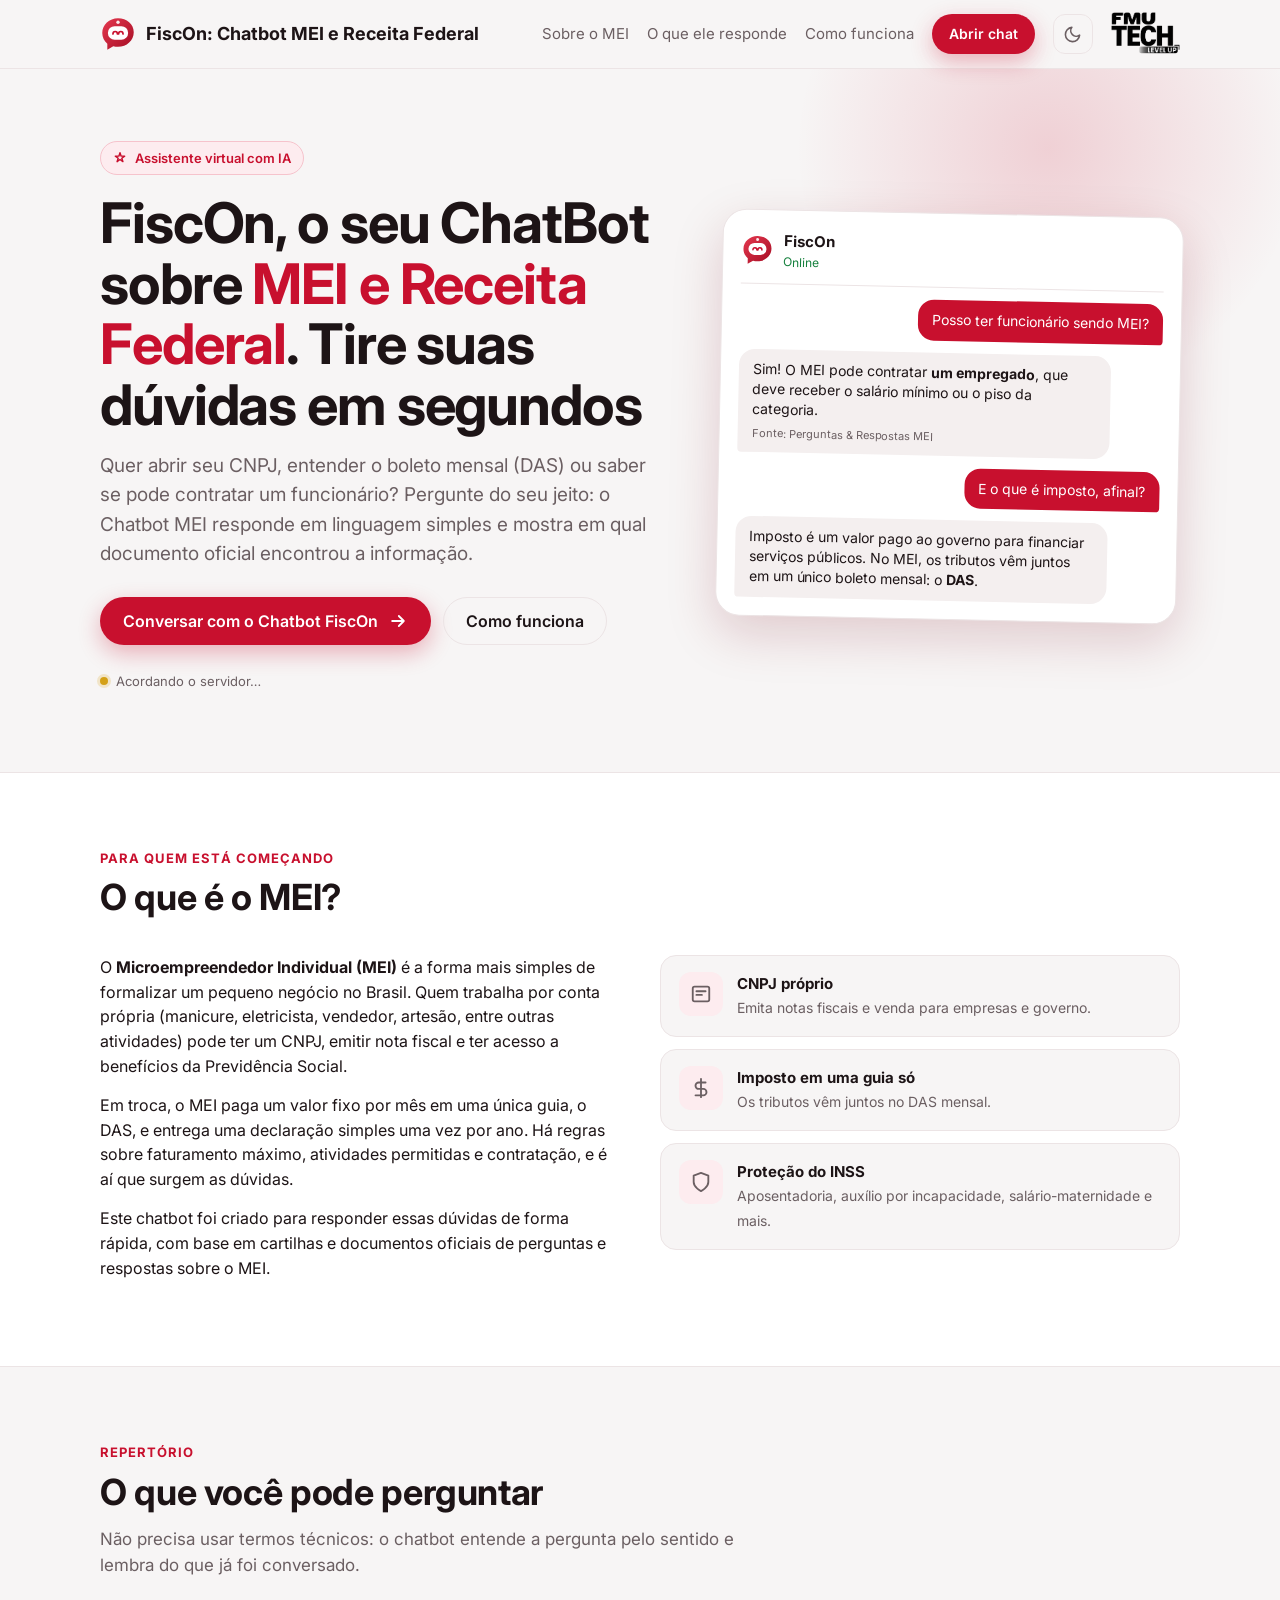
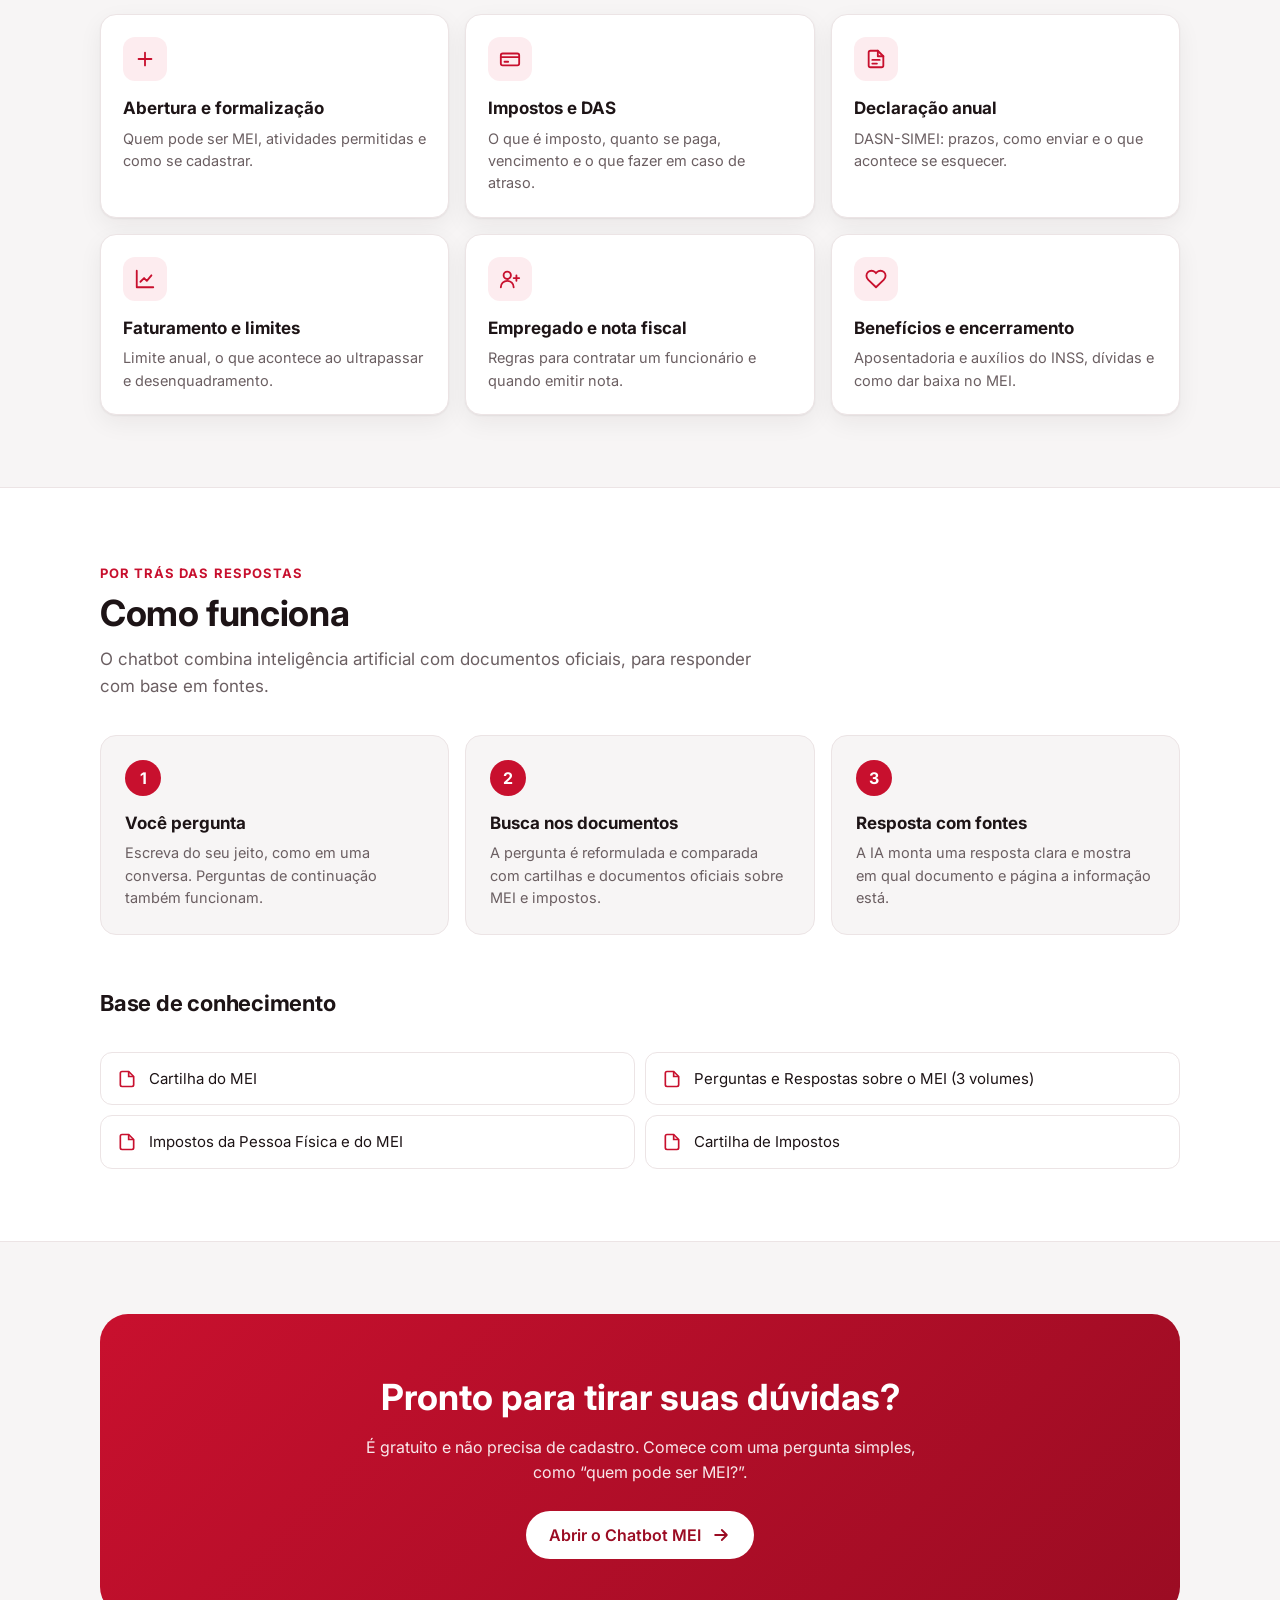
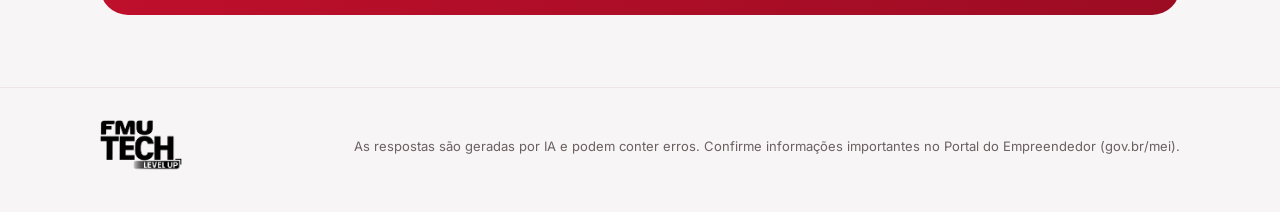
==== static/index.html @ f920a897 "commit x37" ====
<!DOCTYPE html>
<html lang="pt-BR">
<head>
  <meta charset="UTF-8">
  <meta name="viewport" content="width=device-width, initial-scale=1, viewport-fit=cover">
  <meta name="theme-color" content="#c8102e">
  <meta name="description" content="Assistente virtual que tira dúvidas sobre o Microempreendedor Individual (MEI): abertura, impostos, DAS, declaração anual, limites e benefícios.">
  <title>Chatbot FiscOn</title>
  <link rel="icon" type="image/svg+xml" href="icon.svg">
  <link rel="preconnect" href="https://fonts.googleapis.com">
  <link rel="preconnect" href="https://fonts.gstatic.com" crossorigin>
  <link href="https://fonts.googleapis.com/css2?family=Inter:wght@400;500;600;700;800&display=swap" rel="stylesheet">
  <!-- Aplica o tema escolhido antes de desenhar a página (evita piscar) -->
  <script>try{var t=localStorage.getItem("chatbot-mei-tema");if(t==="dark"||t==="light")document.documentElement.setAttribute("data-theme",t)}catch(e){}</script>
  <link rel="stylesheet" href="style.css">
</head>
<body>

  <header class="cabecalho">
    <div class="container">
      <a class="marca" href="/" aria-label="FiscOn: Chatbot MEI e Receita Federal — início">
        <img src="icon.svg" alt="">
        <span>FiscOn: Chatbot MEI e Receita Federal</span>
      </a>
      <nav aria-label="Principal">
        <a class="link" href="#sobre">Sobre o MEI</a>
        <a class="link" href="#recursos">O que ele responde</a>
        <a class="link" href="#como-funciona">Como funciona</a>
        <a class="botao botao-primario botao-pequeno" href="/chat">Abrir chat</a>
        <button type="button" class="icone-botao botao-tema" aria-label="Mudar tema" title="Mudar tema">
          <svg class="icone-lua" viewBox="0 0 24 24" fill="none" stroke="currentColor" stroke-width="2" stroke-linecap="round" stroke-linejoin="round" aria-hidden="true"><path d="M21 12.8A9 9 0 1111.2 3a7 7 0 009.8 9.8z"/></svg>
          <svg class="icone-sol" viewBox="0 0 24 24" fill="none" stroke="currentColor" stroke-width="2" stroke-linecap="round" aria-hidden="true"><circle cx="12" cy="12" r="4"/><path d="M12 2v2M12 20v2M4.9 4.9l1.4 1.4M17.7 17.7l1.4 1.4M2 12h2M20 12h2M4.9 19.1l1.4-1.4M17.7 6.3l1.4-1.4"/></svg>
        </button>
        <a class="marca-fmu" href="https://portal.fmu.br/" target="_blank" rel="noopener" title="Abrir o portal da FMU" aria-label="Portal da FMU (abre em nova aba)"><img src="logo-fmu.png" alt="FMU" onerror="this.outerHTML='<span class=&quot;fmu-texto&quot; role=&quot;img&quot; aria-label=&quot;FMU&quot;>FMU</span>'"></a>
      </nav>
    </div>
  </header>

  <main>
    <!-- ================= HERO ================= -->
    <section class="hero">
      <div class="container">
        <div>
          <span class="selo">
            <svg width="14" height="14" viewBox="0 0 24 24" fill="none" stroke="currentColor" stroke-width="2.5" stroke-linecap="round" stroke-linejoin="round" aria-hidden="true"><path d="M12 3l1.9 5.8H20l-4.9 3.6 1.9 5.8L12 14.6 7 18.2l1.9-5.8L4 8.8h6.1z"/></svg>
            Assistente virtual com IA
          </span>
          <h1>FiscOn, o seu ChatBot sobre <em>MEI e Receita Federal</em>. Tire suas dúvidas em segundos</h1>
          <p class="lead">
            Quer abrir seu CNPJ, entender o boleto mensal (DAS) ou saber se pode contratar um
            funcionário? Pergunte do seu jeito: o Chatbot MEI responde em linguagem simples e
            mostra em qual documento oficial encontrou a informação.
          </p>
          <div class="acoes">
            <a class="botao botao-primario" href="/chat">
              Conversar com o Chatbot FiscOn
              <svg viewBox="0 0 24 24" fill="none" stroke="currentColor" stroke-width="2.2" stroke-linecap="round" stroke-linejoin="round" aria-hidden="true"><path d="M5 12h14M13 6l6 6-6 6"/></svg>
            </a>
            <a class="botao botao-secundario" href="#como-funciona">Como funciona</a>
          </div>
          <div class="rodape-hero">
            <span id="status-servidor" class="pilula-status">Verificando servidor…</span>
          </div>
        </div>

        <div class="previa" aria-hidden="true">
          <div class="previa-topo">
            <img src="icon.svg" alt="">
            <div><strong>FiscOn</strong><span>Online</span></div>
          </div>
          <div class="b u">Posso ter funcionário sendo MEI?</div>
          <div class="b r">
            Sim! O MEI pode contratar <strong>um empregado</strong>, que deve receber o salário
            mínimo ou o piso da categoria.
            <small>Fonte: Perguntas &amp; Respostas MEI</small>
          </div>
          <div class="b u">E o que é imposto, afinal?</div>
          <div class="b r">
            Imposto é um valor pago ao governo para financiar serviços públicos. No MEI, os
            tributos vêm juntos em um único boleto mensal: o <strong>DAS</strong>.
          </div>
        </div>
      </div>
    </section>

    <!-- ================= SOBRE O MEI ================= -->
    <section id="sobre" class="secao secao-alt">
      <div class="container">
        <div class="secao-titulo">
          <span class="sobretitulo">Para quem está começando</span>
          <h2>O que é o MEI?</h2>
        </div>
        <div class="explicacao">
          <div>
            <p>
              O <strong>Microempreendedor Individual (MEI)</strong> é a forma mais simples de
              formalizar um pequeno negócio no Brasil. Quem trabalha por conta própria (manicure,
              eletricista, vendedor, artesão, entre outras atividades) pode ter um CNPJ, emitir
              nota fiscal e ter acesso a benefícios da Previdência Social.
            </p>
            <p>
              Em troca, o MEI paga um valor fixo por mês em uma única guia, o DAS, e entrega uma
              declaração simples uma vez por ano. Há regras sobre faturamento máximo, atividades
              permitidas e contratação, e é aí que surgem as dúvidas.
            </p>
            <p>
              Este chatbot foi criado para responder essas dúvidas de forma rápida, com base em
              cartilhas e documentos oficiais de perguntas e respostas sobre o MEI.
            </p>
          </div>
          <div class="destaques">
            <div class="destaque">
              <span class="icone"><svg viewBox="0 0 24 24" fill="none" stroke="currentColor" stroke-width="2" stroke-linecap="round" stroke-linejoin="round"><rect x="3" y="4" width="18" height="16" rx="2"/><path d="M7 9h10M7 13h6"/></svg></span>
              <div><strong>CNPJ próprio</strong><span>Emita notas fiscais e venda para empresas e governo.</span></div>
            </div>
            <div class="destaque">
              <span class="icone"><svg viewBox="0 0 24 24" fill="none" stroke="currentColor" stroke-width="2" stroke-linecap="round" stroke-linejoin="round"><path d="M12 2v20M17 6H9.5a3.5 3.5 0 000 7h5a3.5 3.5 0 010 7H6"/></svg></span>
              <div><strong>Imposto em uma guia só</strong><span>Os tributos vêm juntos no DAS mensal.</span></div>
            </div>
            <div class="destaque">
              <span class="icone"><svg viewBox="0 0 24 24" fill="none" stroke="currentColor" stroke-width="2" stroke-linecap="round" stroke-linejoin="round"><path d="M12 22s8-4 8-10V5l-8-3-8 3v7c0 6 8 10 8 10z"/></svg></span>
              <div><strong>Proteção do INSS</strong><span>Aposentadoria, auxílio por incapacidade, salário-maternidade e mais.</span></div>
            </div>
          </div>
        </div>
      </div>
    </section>

    <!-- ================= RECURSOS ================= -->
    <section id="recursos" class="secao">
      <div class="container">
        <div class="secao-titulo">
          <span class="sobretitulo">Repertório</span>
          <h2>O que você pode perguntar</h2>
          <p>Não precisa usar termos técnicos: o chatbot entende a pergunta pelo sentido e lembra do que já foi conversado.</p>
        </div>
        <div class="grade">
          <article class="cartao">
            <span class="icone"><svg viewBox="0 0 24 24" fill="none" stroke="currentColor" stroke-width="2" stroke-linecap="round" stroke-linejoin="round"><path d="M12 5v14M5 12h14"/></svg></span>
            <h3>Abertura e formalização</h3>
            <p>Quem pode ser MEI, atividades permitidas e como se cadastrar.</p>
          </article>
          <article class="cartao">
            <span class="icone"><svg viewBox="0 0 24 24" fill="none" stroke="currentColor" stroke-width="2" stroke-linecap="round" stroke-linejoin="round"><rect x="2" y="6" width="20" height="13" rx="2"/><path d="M2 10h20M6 15h4"/></svg></span>
            <h3>Impostos e DAS</h3>
            <p>O que é imposto, quanto se paga, vencimento e o que fazer em caso de atraso.</p>
          </article>
          <article class="cartao">
            <span class="icone"><svg viewBox="0 0 24 24" fill="none" stroke="currentColor" stroke-width="2" stroke-linecap="round" stroke-linejoin="round"><path d="M14 3H6a2 2 0 00-2 2v14a2 2 0 002 2h12a2 2 0 002-2V9z"/><path d="M14 3v6h6M8 13h8M8 17h5"/></svg></span>
            <h3>Declaração anual</h3>
            <p>DASN-SIMEI: prazos, como enviar e o que acontece se esquecer.</p>
          </article>
          <article class="cartao">
            <span class="icone"><svg viewBox="0 0 24 24" fill="none" stroke="currentColor" stroke-width="2" stroke-linecap="round" stroke-linejoin="round"><path d="M3 3v18h18"/><path d="M7 15l4-4 3 3 5-6"/></svg></span>
            <h3>Faturamento e limites</h3>
            <p>Limite anual, o que acontece ao ultrapassar e desenquadramento.</p>
          </article>
          <article class="cartao">
            <span class="icone"><svg viewBox="0 0 24 24" fill="none" stroke="currentColor" stroke-width="2" stroke-linecap="round" stroke-linejoin="round"><circle cx="9" cy="8" r="4"/><path d="M2 21a7 7 0 0114 0M19 8v6M16 11h6"/></svg></span>
            <h3>Empregado e nota fiscal</h3>
            <p>Regras para contratar um funcionário e quando emitir nota.</p>
          </article>
          <article class="cartao">
            <span class="icone"><svg viewBox="0 0 24 24" fill="none" stroke="currentColor" stroke-width="2" stroke-linecap="round" stroke-linejoin="round"><path d="M20.8 4.6a5.5 5.5 0 00-7.8 0L12 5.7l-1-1.1a5.5 5.5 0 00-7.8 7.8l1 1.1L12 21l7.8-7.5 1-1.1a5.5 5.5 0 000-7.8z"/></svg></span>
            <h3>Benefícios e encerramento</h3>
            <p>Aposentadoria e auxílios do INSS, dívidas e como dar baixa no MEI.</p>
          </article>
        </div>
      </div>
    </section>

    <!-- ================= COMO FUNCIONA ================= -->
    <section id="como-funciona" class="secao secao-alt">
      <div class="container">
        <div class="secao-titulo">
          <span class="sobretitulo">Por trás das respostas</span>
          <h2>Como funciona</h2>
          <p>O chatbot combina inteligência artificial com documentos oficiais, para responder com base em fontes.</p>
        </div>
        <div class="passos">
          <div class="passo">
            <h3>Você pergunta</h3>
            <p>Escreva do seu jeito, como em uma conversa. Perguntas de continuação também funcionam.</p>
          </div>
          <div class="passo">
            <h3>Busca nos documentos</h3>
            <p>A pergunta é reformulada e comparada com cartilhas e documentos oficiais sobre MEI e impostos.</p>
          </div>
          <div class="passo">
            <h3>Resposta com fontes</h3>
            <p>A IA monta uma resposta clara e mostra em qual documento e página a informação está.</p>
          </div>
        </div>

        <div class="secao-titulo" style="margin-top:56px">
          <h2 style="font-size:22px">Base de conhecimento</h2>
        </div>
        <ul class="documentos">
          <li><svg viewBox="0 0 24 24" fill="none" stroke="currentColor" stroke-width="2"><path d="M14 3H6a2 2 0 00-2 2v14a2 2 0 002 2h12a2 2 0 002-2V9z"/><path d="M14 3v6h6"/></svg>Cartilha do MEI</li>
          <li><svg viewBox="0 0 24 24" fill="none" stroke="currentColor" stroke-width="2"><path d="M14 3H6a2 2 0 00-2 2v14a2 2 0 002 2h12a2 2 0 002-2V9z"/><path d="M14 3v6h6"/></svg>Perguntas e Respostas sobre o MEI (3 volumes)</li>
          <li><svg viewBox="0 0 24 24" fill="none" stroke="currentColor" stroke-width="2"><path d="M14 3H6a2 2 0 00-2 2v14a2 2 0 002 2h12a2 2 0 002-2V9z"/><path d="M14 3v6h6"/></svg>Impostos da Pessoa Física e do MEI</li>
          <li><svg viewBox="0 0 24 24" fill="none" stroke="currentColor" stroke-width="2"><path d="M14 3H6a2 2 0 00-2 2v14a2 2 0 002 2h12a2 2 0 002-2V9z"/><path d="M14 3v6h6"/></svg>Cartilha de Impostos</li>
        </ul>
      </div>
    </section>

    <!-- ================= CTA FINAL ================= -->
    <section class="secao">
      <div class="container">
        <div class="cta-final">
          <h2>Pronto para tirar suas dúvidas?</h2>
          <p>É gratuito e não precisa de cadastro. Comece com uma pergunta simples, como “quem pode ser MEI?”.</p>
          <a class="botao" href="/chat">
            Abrir o Chatbot MEI
            <svg viewBox="0 0 24 24" fill="none" stroke="currentColor" stroke-width="2.2" stroke-linecap="round" stroke-linejoin="round" aria-hidden="true"><path d="M5 12h14M13 6l6 6-6 6"/></svg>
          </a>
        </div>
      </div>
    </section>
  </main>

  <footer class="rodape-site">
    <div class="container">
      <a class="marca-fmu" href="https://portal.fmu.br/" target="_blank" rel="noopener" title="Abrir o portal da FMU" aria-label="Portal da FMU (abre em nova aba)"><img src="logo-fmu.png" alt="FMU" onerror="this.outerHTML='<span class=&quot;fmu-texto&quot; role=&quot;img&quot; aria-label=&quot;FMU&quot;>FMU</span>'"></a>
      <span>As respostas são geradas por IA e podem conter erros. Confirme informações importantes no Portal do Empreendedor (gov.br/mei).</span>
    </div>
  </footer>

  <script>
    // Já "acorda" o servidor enquanto a pessoa lê a página e mostra o estado dele.
    (function () {
      const el = document.getElementById("status-servidor");
      let tentativas = 0;
      async function checar() {
        try {
          const d = await (await fetch("/api/status", { cache: "no-store" })).json();
          if (d.pronto) { el.textContent = "Chatbot online"; el.className = "pilula-status pronto"; return; }
          if (d.erro) { el.textContent = "Chatbot indisponível no momento"; el.className = "pilula-status erro"; return; }
          el.textContent = "Chatbot sendo preparado…";
        } catch (_) {
          el.textContent = "Acordando o servidor…";
        }
        if (++tentativas < 90) setTimeout(checar, 3000);
      }
      checar();
    })();
  </script>
  <script src="tema.js"></script>
</body>
</html>
---- static/style.css ----
/* =========================================================================
   Chatbot MEI — estilos compartilhados (página inicial + chat)
   ========================================================================= */
:root {
  --vermelho: #c8102e;
  --vermelho-escuro: #9b0c23;
  --vermelho-claro: #fdecef;
  --vermelho-borda: #f6c3cc;

  --bg: #f7f5f5;
  --card: #ffffff;
  --texto: #1d1416;
  --suave: #6b5f62;
  --borda: #ece4e5;
  --bot: #f4efef;
  --sombra: 0 1px 2px rgba(40, 10, 15, .06), 0 8px 24px rgba(40, 10, 15, .06);
  --sombra-forte: 0 18px 50px rgba(120, 10, 30, .18);

  --ok: #15803d;
  --raio: 16px;
  --fonte: "Inter", system-ui, -apple-system, "Segoe UI", Roboto, sans-serif;
  color-scheme: light;
}
/* Tema escuro: segue o navegador (automático), a menos que a pessoa escolha um tema
   no botão sol/lua — a escolha fica em <html data-theme="light|dark">. */
@media (prefers-color-scheme: dark) {
  :root:not([data-theme="light"]) {
    --vermelho: #e5384f;
    --vermelho-escuro: #c8102e;
    --vermelho-claro: #3a1a20;
    --vermelho-borda: #6b2733;
    --bg: #141012;
    --card: #1d181a;
    --texto: #f3eced;
    --suave: #b3a5a8;
    --borda: #33292c;
    --bot: #272023;
    --sombra: 0 1px 2px rgba(0, 0, 0, .3), 0 8px 24px rgba(0, 0, 0, .25);
    --sombra-forte: 0 18px 50px rgba(0, 0, 0, .45);
    --ok: #4ade80;
    color-scheme: dark;
  }
}
:root[data-theme="dark"] {
  --vermelho: #e5384f;
  --vermelho-escuro: #c8102e;
  --vermelho-claro: #3a1a20;
  --vermelho-borda: #6b2733;
  --bg: #141012;
  --card: #1d181a;
  --texto: #f3eced;
  --suave: #b3a5a8;
  --borda: #33292c;
  --bot: #272023;
  --sombra: 0 1px 2px rgba(0, 0, 0, .3), 0 8px 24px rgba(0, 0, 0, .25);
  --sombra-forte: 0 18px 50px rgba(0, 0, 0, .45);
  --ok: #4ade80;
  color-scheme: dark;
}

* { box-sizing: border-box; }
html { -webkit-text-size-adjust: 100%; }
body {
  margin: 0;
  font-family: var(--fonte);
  background: var(--bg);
  color: var(--texto);
  line-height: 1.55;
  -webkit-font-smoothing: antialiased;
}
a { color: var(--vermelho); }
img { max-width: 100%; display: block; }
:focus-visible { outline: 3px solid var(--vermelho); outline-offset: 2px; border-radius: 6px; }
.sr-only {
  position: absolute; width: 1px; height: 1px; overflow: hidden;
  clip: rect(0 0 0 0); white-space: nowrap;
}

/* ---------- Logo FMU (canto de cada página) ---------- */
.marca-fmu {
  display: inline-flex; align-items: center; flex-shrink: 0;
  padding: 3px; margin: -3px; border-radius: 10px; text-decoration: none;
  transition: transform .2s ease, opacity .2s ease, background-color .2s ease;
}
a.marca-fmu:hover { transform: translateY(-1px) scale(1.04); opacity: .85; }
a.marca-fmu:active { transform: scale(.97); }
/* logo-fmu.png é preta com fundo transparente (proporção ~1,55:1) */
.marca-fmu img {
  height: 44px; width: auto; max-width: none; aspect-ratio: 378 / 240;
  object-fit: contain; user-select: none;
}
.rodape-site .marca-fmu img { height: 52px; }
/* vira branca no tema escuro (automático ou escolhido) */
@media (prefers-color-scheme: dark) {
  :root:not([data-theme="light"]) .marca-fmu img { filter: invert(1); }
}
:root[data-theme="dark"] .marca-fmu img { filter: invert(1); }
.fmu-texto {
  display: inline-grid; place-items: center;
  height: 32px; padding: 0 10px; border-radius: 8px;
  background: var(--vermelho); color: #fff;
  font-weight: 800; font-size: 15px; letter-spacing: .08em;
}

/* ---------- Botões ---------- */
.botao {
  display: inline-flex; align-items: center; justify-content: center; gap: 10px;
  min-height: 48px; padding: 0 22px; border-radius: 999px;
  font: 600 16px/1 var(--fonte); text-decoration: none; cursor: pointer;
  border: 1px solid transparent; transition: transform .15s ease, background .15s ease, box-shadow .15s ease;
}
.botao svg { width: 20px; height: 20px; flex-shrink: 0; }
.botao-primario { background: var(--vermelho); color: #fff; box-shadow: 0 8px 22px rgba(200, 16, 46, .3); }
.botao-primario:hover { background: var(--vermelho-escuro); transform: translateY(-1px); }
.botao-secundario { background: transparent; color: var(--texto); border-color: var(--borda); }
.botao-secundario:hover { border-color: var(--vermelho); color: var(--vermelho); }
.botao-pequeno { min-height: 40px; padding: 0 16px; font-size: 14px; }

.pilula-status {
  display: inline-flex; align-items: center; gap: 8px;
  font-size: 13px; color: var(--suave); white-space: nowrap;
}
.pilula-status::before {
  content: ""; width: 8px; height: 8px; border-radius: 50%; background: #d4a017;
  box-shadow: 0 0 0 3px rgba(212, 160, 23, .2);
}
.pilula-status.pronto::before { background: var(--ok); box-shadow: 0 0 0 3px rgba(21, 128, 61, .2); }
.pilula-status.erro::before { background: var(--vermelho); box-shadow: 0 0 0 3px rgba(200, 16, 46, .2); }

/* =========================================================================
   PÁGINA INICIAL
   ========================================================================= */
.container { width: 100%; max-width: 1120px; margin: 0 auto; padding: 0 20px; }

.cabecalho {
  position: sticky; top: 0; z-index: 10;
  background: color-mix(in srgb, var(--bg) 85%, transparent);
  backdrop-filter: saturate(1.4) blur(10px);
  -webkit-backdrop-filter: saturate(1.4) blur(10px);
  border-bottom: 1px solid var(--borda);
}
.cabecalho .container { display: flex; align-items: center; gap: 16px; height: 68px; }
.marca { display: flex; align-items: center; gap: 10px; color: var(--texto); text-decoration: none; font-weight: 700; font-size: 18px; white-space: nowrap; flex-shrink: 0; }
.cabecalho nav a { white-space: nowrap; }
@media (max-width: 860px) { .cabecalho nav a.link { display: none; } }
.marca img { width: 36px; height: 36px; }
.cabecalho nav { margin-left: auto; display: flex; align-items: center; gap: 18px; }
.cabecalho nav a.link { color: var(--suave); text-decoration: none; font-size: 15px; }
.cabecalho nav a.link:hover { color: var(--vermelho); }

.hero { position: relative; overflow: hidden; padding: 72px 0 80px; }
.hero::before {
  content: ""; position: absolute; inset: -40% -10% auto auto; width: 720px; height: 720px;
  background: radial-gradient(closest-side, rgba(200, 16, 46, .16), transparent 70%);
  pointer-events: none;
}
.hero .container { position: relative; display: grid; grid-template-columns: 1.1fr .9fr; gap: 56px; align-items: center; }
.selo {
  display: inline-flex; align-items: center; gap: 8px; padding: 6px 12px; border-radius: 999px;
  background: var(--vermelho-claro); color: var(--vermelho); border: 1px solid var(--vermelho-borda);
  font-size: 13px; font-weight: 600;
}
.hero h1 { font-size: clamp(34px, 5vw, 56px); line-height: 1.08; letter-spacing: -.02em; margin: 18px 0 16px; }
.hero h1 em { font-style: normal; color: var(--vermelho); }
.hero .lead { font-size: clamp(16px, 1.6vw, 19px); color: var(--suave); max-width: 560px; margin: 0 0 28px; }
.hero .acoes { display: flex; flex-wrap: wrap; gap: 12px; align-items: center; }
.hero .rodape-hero { margin-top: 22px; }

/* prévia do chat no hero */
.previa {
  background: var(--card); border: 1px solid var(--borda); border-radius: 24px;
  box-shadow: var(--sombra-forte); padding: 18px; display: flex; flex-direction: column; gap: 12px;
  transform: rotate(1.2deg);
}
.previa-topo { display: flex; align-items: center; gap: 10px; padding-bottom: 12px; border-bottom: 1px solid var(--borda); }
.previa-topo img { width: 32px; height: 32px; }
.previa-topo strong { font-size: 15px; }
.previa-topo span { font-size: 12px; color: var(--ok); display: block; }
.previa .b { max-width: 88%; padding: 10px 14px; border-radius: 16px; font-size: 14px; line-height: 1.45; }
.previa .b.u { align-self: flex-end; background: var(--vermelho); color: #fff; border-bottom-right-radius: 4px; }
.previa .b.r { background: var(--bot); border-bottom-left-radius: 4px; }
.previa .b.r small { display: block; margin-top: 6px; color: var(--suave); font-size: 11px; }

.secao { padding: 72px 0; }
.secao-alt { background: var(--card); border-top: 1px solid var(--borda); border-bottom: 1px solid var(--borda); }
.secao-titulo { max-width: 680px; margin-bottom: 36px; }
.secao-titulo .sobretitulo { color: var(--vermelho); font-weight: 700; font-size: 13px; letter-spacing: .08em; text-transform: uppercase; }
.secao-titulo h2 { font-size: clamp(26px, 3.4vw, 36px); line-height: 1.15; letter-spacing: -.01em; margin: 8px 0 12px; }
.secao-titulo p { color: var(--suave); margin: 0; font-size: 17px; }

.explicacao { display: grid; grid-template-columns: 1fr 1fr; gap: 40px; align-items: start; }
.explicacao p { margin: 0 0 14px; font-size: 16px; }
.destaques { display: grid; gap: 12px; }
.destaque {
  display: flex; gap: 14px; align-items: flex-start; padding: 16px 18px;
  background: var(--bg); border: 1px solid var(--borda); border-radius: var(--raio);
}
.destaque strong { display: block; font-size: 15px; }
.destaque span { color: var(--suave); font-size: 14px; }

.grade { display: grid; grid-template-columns: repeat(3, 1fr); gap: 16px; }
.cartao {
  background: var(--card); border: 1px solid var(--borda); border-radius: var(--raio);
  padding: 22px; box-shadow: var(--sombra); transition: transform .2s ease, border-color .2s ease;
}
.cartao:hover { transform: translateY(-3px); border-color: var(--vermelho-borda); }
.cartao h3 { font-size: 17px; margin: 14px 0 6px; }
.cartao p { margin: 0; color: var(--suave); font-size: 14.5px; }
.icone {
  width: 44px; height: 44px; border-radius: 12px; display: grid; place-items: center; flex-shrink: 0;
  background: var(--vermelho-claro); color: var(--vermelho);
}
.icone svg { width: 22px; height: 22px; }

.passos { display: grid; grid-template-columns: repeat(3, 1fr); gap: 16px; counter-reset: passo; }
.passo { position: relative; padding: 24px; border-radius: var(--raio); background: var(--bg); border: 1px solid var(--borda); }
.passo::before {
  counter-increment: passo; content: counter(passo);
  display: grid; place-items: center; width: 36px; height: 36px; border-radius: 50%;
  background: var(--vermelho); color: #fff; font-weight: 700; margin-bottom: 14px;
}
.passo h3 { margin: 0 0 6px; font-size: 17px; }
.passo p { margin: 0; color: var(--suave); font-size: 14.5px; }

.documentos { list-style: none; margin: 0; padding: 0; display: grid; grid-template-columns: repeat(2, 1fr); gap: 10px; }
.documentos li {
  display: flex; align-items: center; gap: 12px; padding: 14px 16px;
  background: var(--card); border: 1px solid var(--borda); border-radius: 12px; font-size: 15px;
}
.documentos svg { width: 20px; height: 20px; color: var(--vermelho); flex-shrink: 0; }

.cta-final {
  text-align: center; border-radius: 28px; padding: 56px 24px;
  background: linear-gradient(135deg, var(--vermelho) 0%, var(--vermelho-escuro) 100%); color: #fff;
}
.cta-final h2 { font-size: clamp(26px, 3.4vw, 36px); margin: 0 0 10px; }
.cta-final p { margin: 0 auto 26px; max-width: 560px; opacity: .9; }
.cta-final .botao { background: #fff; color: #9b0c23; box-shadow: none; }
.cta-final .botao:hover { background: #fff3f5; }

.rodape-site { padding: 32px 0 40px; border-top: 1px solid var(--borda); color: var(--suave); font-size: 13px; }
.rodape-site .container { display: flex; flex-wrap: wrap; align-items: center; gap: 16px; justify-content: space-between; }

@media (max-width: 900px) {
  .hero { padding: 44px 0 56px; }
  .hero .container, .explicacao { grid-template-columns: 1fr; gap: 36px; }
  .previa { transform: none; max-width: 520px; }
  .grade { grid-template-columns: repeat(2, 1fr); }
  .passos { grid-template-columns: 1fr; }
}
@media (max-width: 600px) {
  .container { padding: 0 16px; }
  .cabecalho .container { height: 60px; }
  .cabecalho nav a.link, .cabecalho nav .botao { display: none; }
  .marca span { font-size: 16px; }
  .cabecalho .marca-fmu img { height: 38px; }
  .secao { padding: 52px 0; }
  .grade, .documentos { grid-template-columns: 1fr; }
  .hero .acoes .botao { width: 100%; }
  .cta-final { border-radius: 20px; padding: 40px 20px; }
  .cta-final .botao { width: 100%; }
}

/* =========================================================================
   PÁGINA DO CHAT
   ========================================================================= */
body.pagina-chat {
  height: 100vh; height: 100dvh; overflow: hidden;
  display: flex; justify-content: center;
  background:
    radial-gradient(900px 500px at 100% 0%, rgba(200, 16, 46, .10), transparent 60%),
    var(--bg);
}
.app {
  width: 100%; max-width: 900px; height: 100%;
  display: flex; flex-direction: column; background: var(--card);
  border-left: 1px solid var(--borda); border-right: 1px solid var(--borda);
  box-shadow: var(--sombra);
}
.topo {
  display: flex; align-items: center; gap: 12px;
  padding: 12px 16px; padding-top: max(12px, env(safe-area-inset-top));
  border-bottom: 1px solid var(--borda); background: var(--card);
}
.voltar {
  display: grid; place-items: center; width: 40px; height: 40px; border-radius: 12px;
  color: var(--texto); text-decoration: none; flex-shrink: 0;
}
.voltar:hover { background: var(--bot); color: var(--vermelho); }
.voltar svg { width: 22px; height: 22px; }
.avatar { width: 42px; height: 42px; flex-shrink: 0; }
.topo .marca-fmu img { height: 40px; }
.topo-info { min-width: 0; }
.topo h1 { font-size: 17px; margin: 0; line-height: 1.2; }
.topo .pilula-status { font-size: 12.5px; }
.topo-acoes { margin-left: auto; display: flex; align-items: center; gap: 10px; }
.icone-botao {
  display: grid; place-items: center; width: 40px; height: 40px; border-radius: 12px;
  background: transparent; border: 1px solid var(--borda); color: var(--suave); cursor: pointer;
}
.icone-botao:hover:not(:disabled) { color: var(--vermelho); border-color: var(--vermelho); }
.icone-botao:disabled { opacity: .4; cursor: not-allowed; }
.icone-botao svg { width: 19px; height: 19px; }

.mensagens {
  flex: 1; overflow-y: auto; overscroll-behavior: contain;
  padding: 24px 20px; display: flex; flex-direction: column; gap: 16px;
}
.boas-vindas { text-align: center; padding: 20px 8px 4px; }
.boas-vindas img { width: 64px; height: 64px; margin: 0 auto 12px; }
.boas-vindas h2 { margin: 0 0 6px; font-size: 22px; }
.boas-vindas p { margin: 0 auto; color: var(--suave); max-width: 460px; }

.sugestoes { display: grid; grid-template-columns: repeat(2, 1fr); gap: 10px; margin-top: 4px; }
.sugestoes button {
  text-align: left; background: var(--card); color: var(--texto);
  border: 1px solid var(--borda); border-radius: 14px; padding: 12px 14px;
  font: 500 14px/1.4 var(--fonte); cursor: pointer; transition: border-color .15s, background .15s;
}
.sugestoes button:hover { border-color: var(--vermelho); background: var(--vermelho-claro); }
.sugestoes button span { display: block; color: var(--suave); font-size: 12px; font-weight: 400; margin-top: 2px; }

.msg { display: flex; gap: 10px; align-items: flex-start; animation: entrar .42s cubic-bezier(.2, .8, .2, 1) both; }
.msg.user { transform-origin: bottom right; }
.msg.bot { transform-origin: top left; }
.msg.user { justify-content: flex-end; }
.restaurando .msg, .restaurando .sugestoes-continuacao, .restaurando .surgir { animation: none; }
.msg .mini-avatar { width: 30px; height: 30px; flex-shrink: 0; margin-top: 4px; }
.msg-corpo { max-width: min(82%, 640px); min-width: 0; display: flex; flex-direction: column; }
.msg.user .msg-corpo { align-items: flex-end; }
.balao {
  padding: 12px 16px; border-radius: 18px; line-height: 1.6;
  background: var(--bot); overflow-wrap: anywhere; font-size: 15px;
}
.msg.user .balao { background: var(--vermelho); color: #fff; border-bottom-right-radius: 6px; }
.msg.bot .balao { border-bottom-left-radius: 6px; }
.balao p { margin: 0 0 10px; } .balao p:last-child { margin-bottom: 0; }
.balao ul, .balao ol { margin: 4px 0 10px; padding-left: 22px; }
.balao li { margin: 3px 0; }
.balao strong { font-weight: 700; }
.fontes { margin-top: 12px; padding-top: 10px; border-top: 1px dashed var(--borda); display: flex; flex-wrap: wrap; gap: 6px; align-items: center; }
.fontes-titulo { font-size: 12px; color: var(--suave); width: 100%; }
.fonte {
  display: inline-flex; align-items: center; gap: 5px; font-size: 12px;
  padding: 3px 9px; border-radius: 999px; background: var(--card); border: 1px solid var(--borda); color: var(--suave);
}
.fonte svg { width: 12px; height: 12px; color: var(--vermelho); flex-shrink: 0; }
a.fonte { text-decoration: none; transition: border-color .15s, color .15s; }
a.fonte:hover { border-color: var(--vermelho); color: var(--vermelho); }

/* atalhos para o site oficial */
.acoes-portal { display: flex; flex-wrap: wrap; gap: 8px; margin-top: 12px; }
.acao-portal {
  display: inline-flex; align-items: center; gap: 6px; min-height: 36px; padding: 6px 14px;
  border-radius: 999px; background: var(--vermelho); color: #fff; text-decoration: none;
  font-size: 13.5px; font-weight: 600; line-height: 1.2; transition: background .15s;
}
.acao-portal:hover { background: var(--vermelho-escuro); }
.acao-portal svg { width: 15px; height: 15px; flex-shrink: 0; }

/* barra abaixo da resposta (copiar) */
.msg-ferramentas { display: flex; gap: 4px; margin-top: 4px; padding-left: 4px; }
.botao-ferramenta {
  display: inline-flex; align-items: center; gap: 5px; min-height: 30px; padding: 4px 10px;
  border: 0; border-radius: 8px; background: transparent; color: var(--suave);
  font: 500 12.5px var(--fonte); cursor: pointer;
}
.botao-ferramenta:hover { background: var(--bot); color: var(--texto); }
.botao-ferramenta.copiado { color: var(--ok); }
.botao-ferramenta svg { width: 15px; height: 15px; }

/* cursor piscando enquanto a resposta chega */
.cursor {
  display: inline-block; width: 8px; height: 1.05em; margin-left: 2px; vertical-align: text-bottom;
  border-radius: 2px; background: var(--vermelho); animation: piscar 1s steps(2) infinite;
}
@keyframes piscar { 50% { opacity: 0; } }

/* sugestões de próximas perguntas */
.sugestoes-continuacao { display: flex; flex-wrap: wrap; gap: 8px; padding-left: 40px; animation: surgir .5s ease both; }
.sugestoes-continuacao button {
  text-align: left; background: var(--card); color: var(--vermelho);
  border: 1px solid var(--vermelho-borda); border-radius: 999px; padding: 8px 14px;
  font: 500 13.5px/1.3 var(--fonte); cursor: pointer; transition: background .15s, border-color .15s;
}
.sugestoes-continuacao button:hover { background: var(--vermelho-claro); border-color: var(--vermelho); }
.erro-msg .balao { background: var(--vermelho-claro); color: var(--vermelho); border: 1px solid var(--vermelho-borda); }
@keyframes entrar { from { opacity: 0; transform: translateY(14px) scale(.97); } to { opacity: 1; transform: none; } }
.surgir { animation: surgir .45s ease both; }
@keyframes surgir { from { opacity: 0; transform: translateY(6px); } to { opacity: 1; transform: none; } }

.digitando { display: inline-flex; gap: 4px; padding: 4px 0; }
.digitando span {
  width: 7px; height: 7px; border-radius: 50%; background: var(--vermelho);
  animation: pulo 1.2s infinite ease-in-out;
}
.digitando span:nth-child(2) { animation-delay: .15s; }
.digitando span:nth-child(3) { animation-delay: .3s; }
@keyframes pulo { 0%, 80%, 100% { opacity: .3; transform: translateY(0); } 40% { opacity: 1; transform: translateY(-4px); } }

.entrada-area {
  padding: 12px 16px; padding-bottom: max(12px, env(safe-area-inset-bottom));
  border-top: 1px solid var(--borda); background: var(--card);
}
.entrada {
  display: flex; align-items: flex-end; gap: 8px; padding: 6px 6px 6px 16px;
  background: var(--bg); border: 1px solid var(--borda); border-radius: 26px;
  transition: border-color .15s, box-shadow .15s;
}
.entrada:focus-within { border-color: var(--vermelho); box-shadow: 0 0 0 4px rgba(200, 16, 46, .12); }
.entrada textarea {
  flex: 1; resize: none; max-height: 140px; padding: 9px 0; border: 0; outline: 0;
  background: transparent; color: var(--texto); font: 16px/1.45 var(--fonte); /* 16px evita zoom no iOS */
}
.entrada textarea::placeholder { color: var(--suave); }
.entrada button {
  display: grid; place-items: center; width: 42px; height: 42px; flex-shrink: 0;
  border-radius: 50%; border: 0; background: var(--vermelho); color: #fff; cursor: pointer;
  transition: background .15s, transform .15s;
}
.entrada button:hover:not(:disabled) { background: var(--vermelho-escuro); transform: scale(1.05); }
.entrada button:disabled { opacity: .4; cursor: not-allowed; }
.entrada button svg { width: 20px; height: 20px; }
.aviso { margin: 8px 0 0; font-size: 11.5px; color: var(--suave); text-align: center; }

@media (max-width: 600px) {
  .app { border: 0; box-shadow: none; }
  .topo { padding-left: 8px; padding-right: 10px; gap: 8px; }
  .avatar { width: 36px; height: 36px; }
  .topo h1 { font-size: 16px; }
  .topo .marca-fmu img { height: 34px; }
  .fmu-texto { height: 28px; font-size: 13px; padding: 0 8px; }
  .mensagens { padding: 16px 12px; }
  .sugestoes { grid-template-columns: 1fr; }
  .msg-corpo { max-width: 90%; }
  .sugestoes-continuacao { padding-left: 0; }
  .msg .mini-avatar { display: none; }
  .entrada-area { padding-left: 10px; padding-right: 10px; }
}

/* ---------- Tela de carregamento com barra de progresso ---------- */
.tela-carregando {
  position: fixed; inset: 0; z-index: 1000;
  display: grid; place-items: center; padding: 20px;
  background:
    radial-gradient(700px 400px at 50% 0%, rgba(200, 16, 46, .14), transparent 70%),
    var(--bg);
  transition: opacity .45s ease, visibility .45s ease;
}
.tela-carregando.oculta { opacity: 0; visibility: hidden; }
.carregando-cartao {
  width: 100%; max-width: 440px; text-align: center;
  background: var(--card); border: 1px solid var(--borda); border-radius: 24px;
  padding: 32px 26px 26px; box-shadow: var(--sombra-forte);
}
.carregando-cartao .avatar-grande { width: 68px; height: 68px; margin: 0 auto 14px; animation: flutuar 2.4s ease-in-out infinite; }
.carregando-cartao h2 { margin: 0 0 6px; font-size: 21px; }
.carregando-cartao .msg-carregando { margin: 0 0 22px; color: var(--suave); font-size: 14.5px; min-height: 2.9em; }
@keyframes flutuar { 0%, 100% { transform: translateY(0); } 50% { transform: translateY(-6px); } }

.progresso-linha { display: flex; justify-content: space-between; font-size: 13px; color: var(--suave); margin-bottom: 8px; }
.progresso-linha strong { color: var(--vermelho); font-variant-numeric: tabular-nums; }
.barra {
  position: relative; height: 12px; border-radius: 999px; overflow: hidden;
  background: var(--bot); border: 1px solid var(--borda);
}
.barra-preenchida {
  position: absolute; inset: 0 auto 0 0; width: 0%; border-radius: inherit;
  background: linear-gradient(90deg, var(--vermelho-escuro), var(--vermelho), #ef5a6f);
  transition: width .12s linear;
}
.barra-preenchida::after {
  content: ""; position: absolute; inset: 0;
  background: linear-gradient(90deg, transparent, rgba(255, 255, 255, .45), transparent);
  transform: translateX(-100%); animation: brilho 1.6s infinite;
}
@keyframes brilho { to { transform: translateX(100%); } }

.etapas { list-style: none; margin: 20px 0 0; padding: 0; text-align: left; display: grid; gap: 8px; }
.etapas li { display: flex; align-items: center; gap: 10px; font-size: 13.5px; color: var(--suave); }
.etapas li::before {
  content: ""; width: 18px; height: 18px; border-radius: 50%; flex-shrink: 0;
  border: 2px solid var(--borda); box-sizing: border-box;
}
.etapas li.ativa { color: var(--texto); font-weight: 600; }
.etapas li.ativa::before { border-color: var(--vermelho); border-top-color: transparent; animation: girar .8s linear infinite; }
.etapas li.feita { color: var(--texto); }
.etapas li.feita::before {
  border: 0; background: var(--vermelho)
    url("data:image/svg+xml,%3Csvg xmlns='http://www.w3.org/2000/svg' viewBox='0 0 24 24' fill='none' stroke='white' stroke-width='3.5' stroke-linecap='round' stroke-linejoin='round'%3E%3Cpath d='M5 12l5 5L20 7'/%3E%3C/svg%3E")
    center / 12px no-repeat;
}
@keyframes girar { to { transform: rotate(360deg); } }

.tela-carregando .botao { margin-top: 20px; display: none; }
.tela-carregando.falhou .botao { display: inline-flex; }
.tela-carregando.falhou .barra-preenchida { background: var(--suave); }
.tela-carregando.falhou .barra-preenchida::after,
.tela-carregando.falhou .avatar-grande { animation: none; }
.tela-carregando.falhou h2 { color: var(--vermelho); }

@media (prefers-reduced-motion: reduce) {
  *, *::before, *::after { animation-duration: .01ms !important; animation-iteration-count: 1 !important; transition: none !important; scroll-behavior: auto !important; }
}

/* ---------- Diálogo de confirmação (nova conversa) ---------- */
.dialogo {
  width: min(400px, calc(100% - 32px)); max-width: none; padding: 0; margin: auto;
  border: 0; border-radius: 22px; background: transparent; color: var(--texto); overflow: visible;
}
.dialogo::backdrop { background: rgba(20, 8, 12, .45); backdrop-filter: blur(3px); -webkit-backdrop-filter: blur(3px); }
.dialogo[open] { animation: dialogo-entrar .22s cubic-bezier(.2, .8, .2, 1); }
.dialogo[open]::backdrop { animation: fundo-entrar .22s ease; }
.dialogo.fechando { animation: dialogo-sair .16s ease forwards; }
.dialogo.fechando::backdrop { animation: fundo-sair .16s ease forwards; }
@keyframes dialogo-entrar { from { opacity: 0; transform: translateY(10px) scale(.96); } to { opacity: 1; transform: none; } }
@keyframes dialogo-sair { to { opacity: 0; transform: translateY(6px) scale(.97); } }
@keyframes fundo-entrar { from { opacity: 0; } }
@keyframes fundo-sair { to { opacity: 0; } }

.dialogo-cartao {
  background: var(--card); border: 1px solid var(--borda); border-radius: 22px;
  padding: 28px 24px 22px; text-align: center; box-shadow: var(--sombra-forte);
}
.dialogo-icone {
  display: grid; place-items: center; width: 52px; height: 52px; margin: 0 auto 14px;
  border-radius: 16px; background: var(--vermelho-claro); color: var(--vermelho);
}
.dialogo-icone svg { width: 26px; height: 26px; }
.dialogo-cartao h2 { margin: 0 0 8px; font-size: 19px; line-height: 1.3; }
.dialogo-cartao p { margin: 0 0 22px; color: var(--suave); font-size: 14.5px; }
.dialogo-botoes { display: flex; gap: 10px; }
.dialogo-botoes .botao { flex: 1; }

@media (max-width: 600px) {
  /* no celular vira uma "folha" que sobe da parte de baixo da tela */
  .dialogo { width: 100%; margin: auto 0 0; border-radius: 22px 22px 0 0; }
  .dialogo-cartao {
    border-radius: 22px 22px 0 0; border-bottom: 0;
    padding-bottom: max(22px, env(safe-area-inset-bottom));
  }
  .dialogo[open] { animation-name: folha-subir; }
  .dialogo.fechando { animation-name: folha-descer; }
  .dialogo-botoes { flex-direction: column-reverse; }
  .dialogo-botoes .botao { min-height: 48px; }
}
@keyframes folha-subir { from { transform: translateY(100%); } to { transform: none; } }
@keyframes folha-descer { to { transform: translateY(100%); } }

/* ---------- Botão de tema (sol/lua) ---------- */
.botao-tema .icone-sol { display: none; }
[data-tema-atual="dark"] .botao-tema .icone-sol { display: block; }
[data-tema-atual="dark"] .botao-tema .icone-lua { display: none; }
.botao-tema svg { transition: transform .35s cubic-bezier(.2, .8, .2, 1); }
.botao-tema:hover svg { transform: rotate(-18deg); }
.botao-tema:active svg { transform: rotate(-40deg) scale(.9); }
/* Troca de cores suave somente no momento do clique */
html.trocando-tema *, html.trocando-tema *::before, html.trocando-tema *::after {
  transition: background-color .35s ease, color .35s ease, border-color .35s ease, fill .35s ease, filter .35s ease !important;
}
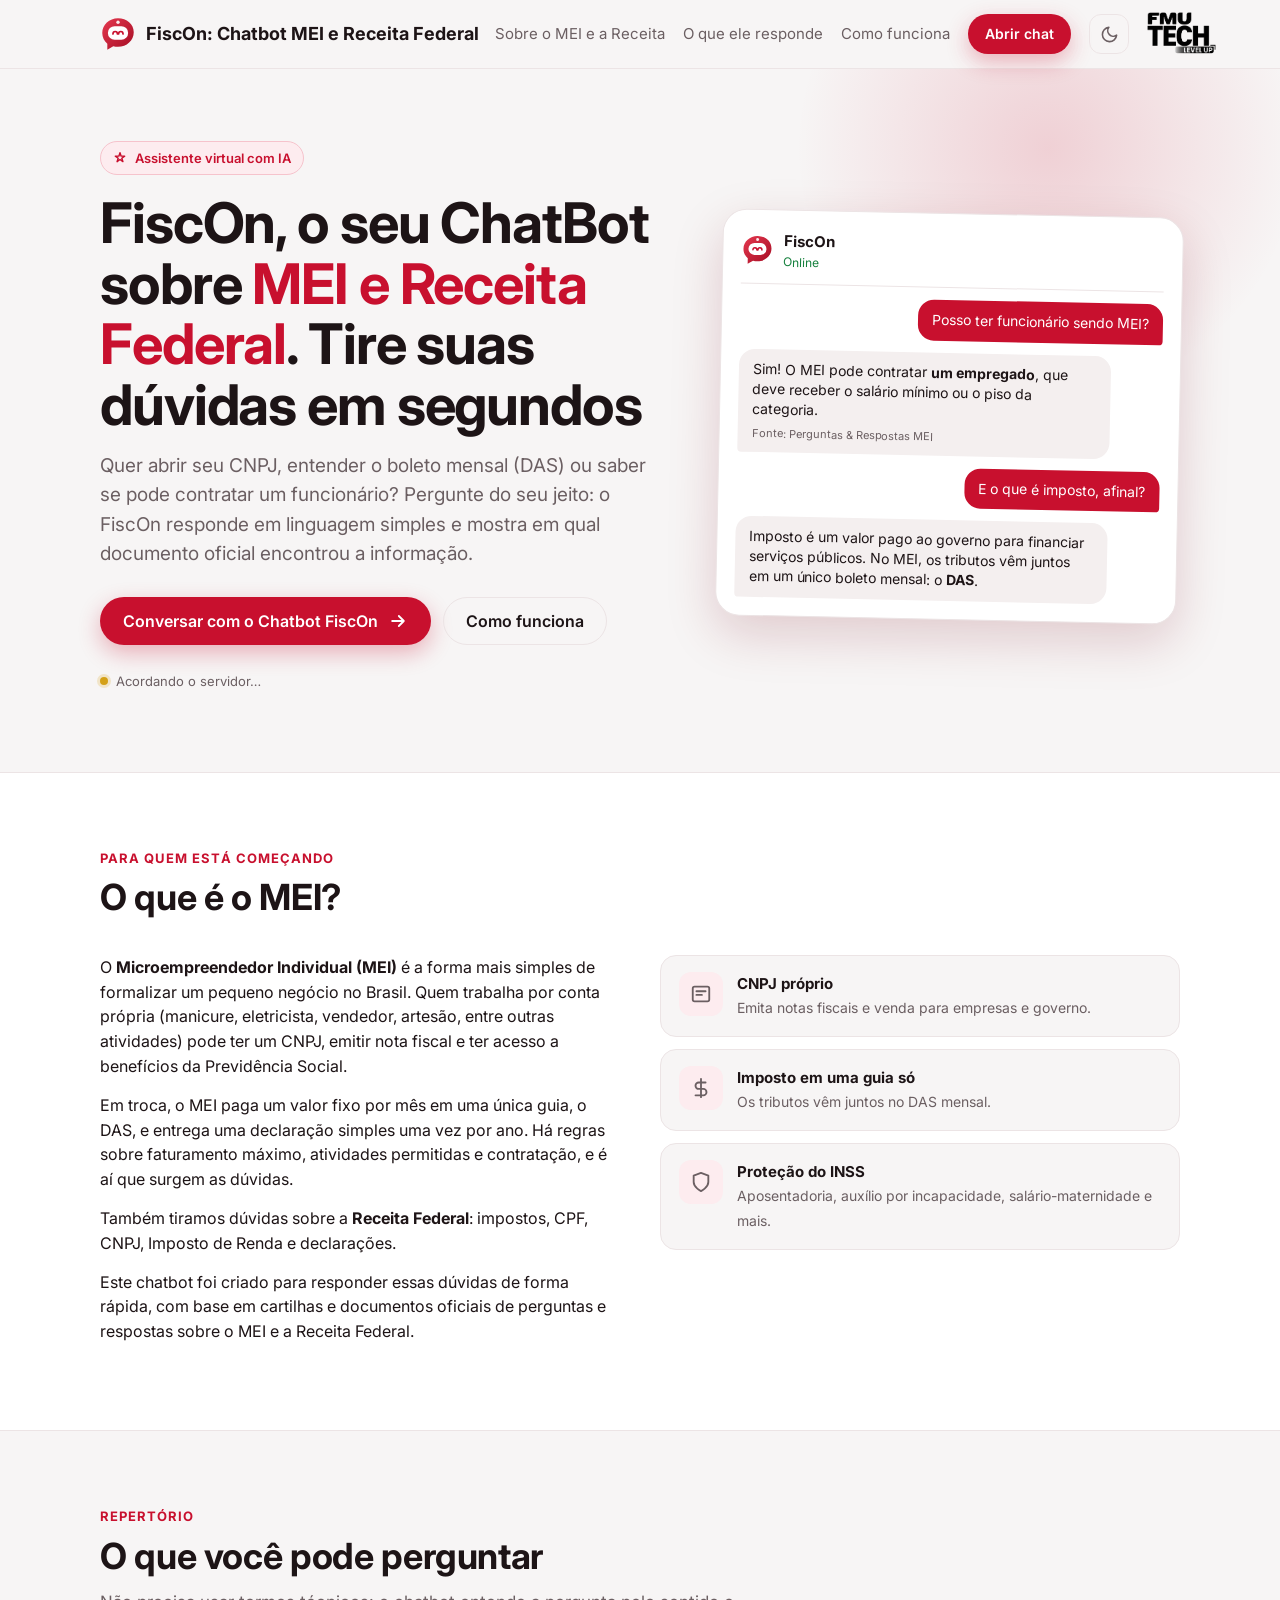
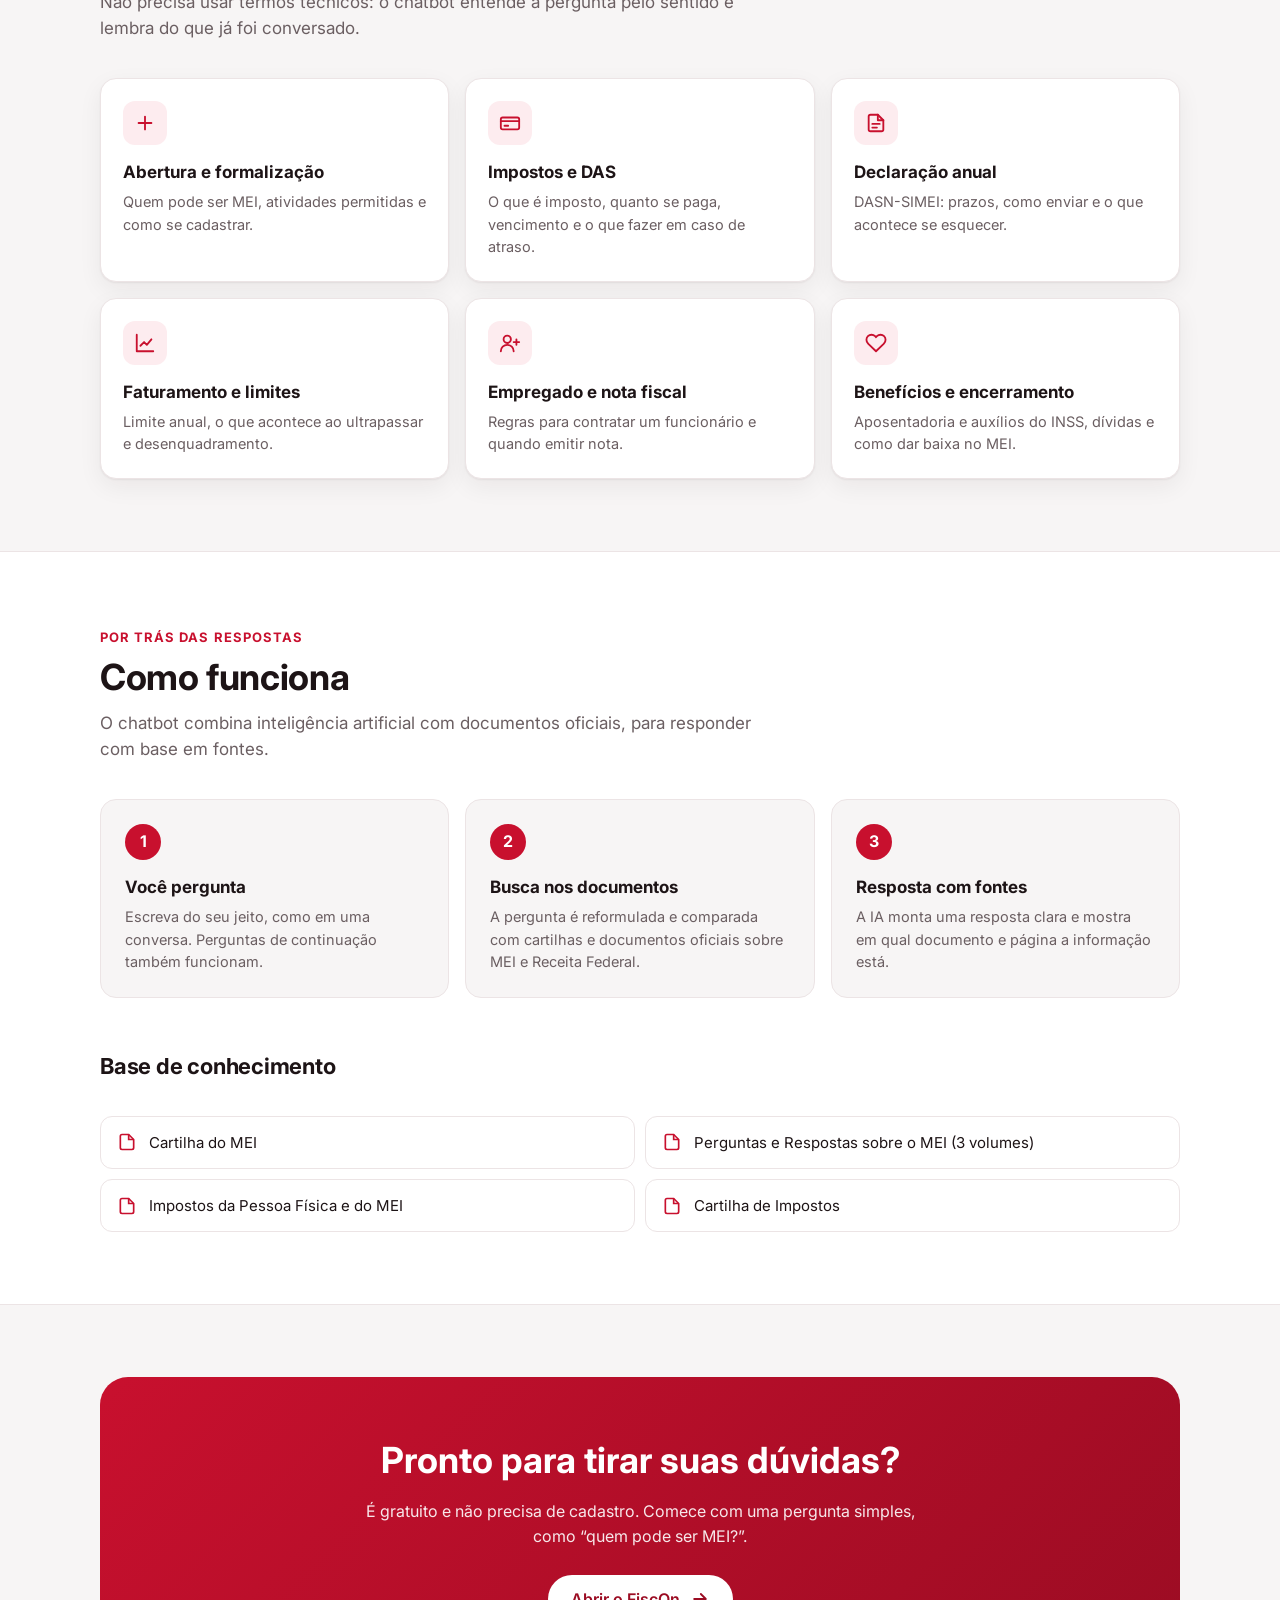
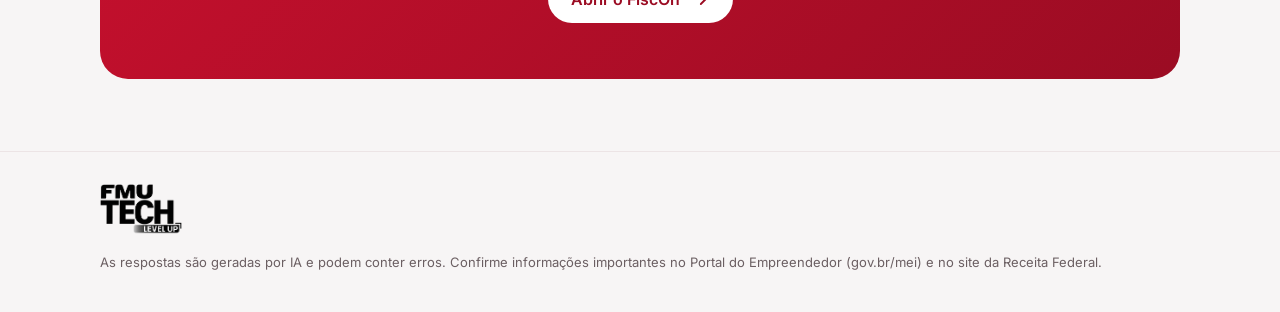
==== commit 6465c51d: "commit x40" ====
--- a/static/index.html
+++ b/static/index.html
@@ -4,7 +4,7 @@
   <meta charset="UTF-8">
   <meta name="viewport" content="width=device-width, initial-scale=1, viewport-fit=cover">
   <meta name="theme-color" content="#c8102e">
-  <meta name="description" content="Assistente virtual que tira dúvidas sobre o Microempreendedor Individual (MEI): abertura, impostos, DAS, declaração anual, limites e benefícios.">
+  <meta name="description" content="Assistente virtual que tira dúvidas sobre o Microempreendedor Individual (MEI) e a Receita Federal: abertura, impostos, DAS, declaração anual, CPF, CNPJ, Imposto de Renda e mais.">
   <title>Chatbot FiscOn</title>
   <link rel="icon" type="image/svg+xml" href="icon.svg">
   <link rel="preconnect" href="https://fonts.googleapis.com">
@@ -23,7 +23,7 @@
         <span>FiscOn: Chatbot MEI e Receita Federal</span>
       </a>
       <nav aria-label="Principal">
-        <a class="link" href="#sobre">Sobre o MEI</a>
+        <a class="link" href="#sobre">Sobre o MEI e a Receita</a>
         <a class="link" href="#recursos">O que ele responde</a>
         <a class="link" href="#como-funciona">Como funciona</a>
         <a class="botao botao-primario botao-pequeno" href="/chat">Abrir chat</a>
@@ -48,7 +48,7 @@
           <h1>FiscOn, o seu ChatBot sobre <em>MEI e Receita Federal</em>. Tire suas dúvidas em segundos</h1>
           <p class="lead">
             Quer abrir seu CNPJ, entender o boleto mensal (DAS) ou saber se pode contratar um
-            funcionário? Pergunte do seu jeito: o Chatbot MEI responde em linguagem simples e
+            funcionário? Pergunte do seu jeito: o FiscOn responde em linguagem simples e
             mostra em qual documento oficial encontrou a informação.
           </p>
           <div class="acoes">
@@ -104,8 +104,12 @@
               permitidas e contratação, e é aí que surgem as dúvidas.
             </p>
             <p>
+              Também tiramos dúvidas sobre a <strong>Receita Federal</strong>: impostos, CPF, CNPJ,
+              Imposto de Renda e declarações.
+            </p>
+            <p>
               Este chatbot foi criado para responder essas dúvidas de forma rápida, com base em
-              cartilhas e documentos oficiais de perguntas e respostas sobre o MEI.
+              cartilhas e documentos oficiais de perguntas e respostas sobre o MEI e a Receita Federal.
             </p>
           </div>
           <div class="destaques">
@@ -184,7 +188,7 @@
           </div>
           <div class="passo">
             <h3>Busca nos documentos</h3>
-            <p>A pergunta é reformulada e comparada com cartilhas e documentos oficiais sobre MEI e impostos.</p>
+            <p>A pergunta é reformulada e comparada com cartilhas e documentos oficiais sobre MEI e Receita Federal.</p>
           </div>
           <div class="passo">
             <h3>Resposta com fontes</h3>
@@ -211,7 +215,7 @@
           <h2>Pronto para tirar suas dúvidas?</h2>
           <p>É gratuito e não precisa de cadastro. Comece com uma pergunta simples, como “quem pode ser MEI?”.</p>
           <a class="botao" href="/chat">
-            Abrir o Chatbot MEI
+            Abrir o FiscOn
             <svg viewBox="0 0 24 24" fill="none" stroke="currentColor" stroke-width="2.2" stroke-linecap="round" stroke-linejoin="round" aria-hidden="true"><path d="M5 12h14M13 6l6 6-6 6"/></svg>
           </a>
         </div>
@@ -222,7 +226,7 @@
   <footer class="rodape-site">
     <div class="container">
       <a class="marca-fmu" href="https://portal.fmu.br/" target="_blank" rel="noopener" title="Abrir o portal da FMU" aria-label="Portal da FMU (abre em nova aba)"><img src="logo-fmu.png" alt="FMU" onerror="this.outerHTML='<span class=&quot;fmu-texto&quot; role=&quot;img&quot; aria-label=&quot;FMU&quot;>FMU</span>'"></a>
-      <span>As respostas são geradas por IA e podem conter erros. Confirme informações importantes no Portal do Empreendedor (gov.br/mei).</span>
+      <span>As respostas são geradas por IA e podem conter erros. Confirme informações importantes no Portal do Empreendedor (gov.br/mei) e no site da Receita Federal.</span>
     </div>
   </footer>
 
--- a/static/style.css
+++ b/static/style.css
@@ -358,6 +358,20 @@
 .acao-portal:hover { background: var(--vermelho-escuro); }
 .acao-portal svg { width: 15px; height: 15px; flex-shrink: 0; }
 
+/* contato do NAF (QR Code + e-mail) */
+.contato-naf {
+  display: flex; gap: 14px; align-items: center; margin-top: 12px; padding: 12px;
+  border: 1px solid var(--vermelho-borda); border-radius: 12px; background: var(--vermelho-claro);
+}
+.naf-qr { flex-shrink: 0; display: block; padding: 6px; border-radius: 10px; background: #fff; line-height: 0; }
+.naf-qr img { width: 96px; height: 96px; object-fit: contain; display: block; }
+.naf-texto { display: flex; flex-direction: column; gap: 3px; min-width: 0; font-size: 13.5px; line-height: 1.35; }
+.naf-texto span, .naf-texto small { color: var(--suave); }
+.naf-texto small { font-size: 12px; }
+.naf-texto a { color: var(--vermelho); font-weight: 600; text-decoration: none; overflow-wrap: anywhere; }
+.naf-texto a:hover { text-decoration: underline; }
+@media (max-width: 420px) { .contato-naf { flex-direction: column; align-items: flex-start; } }
+
 /* barra abaixo da resposta (copiar) */
 .msg-ferramentas { display: flex; gap: 4px; margin-top: 4px; padding-left: 4px; }
 .botao-ferramenta {
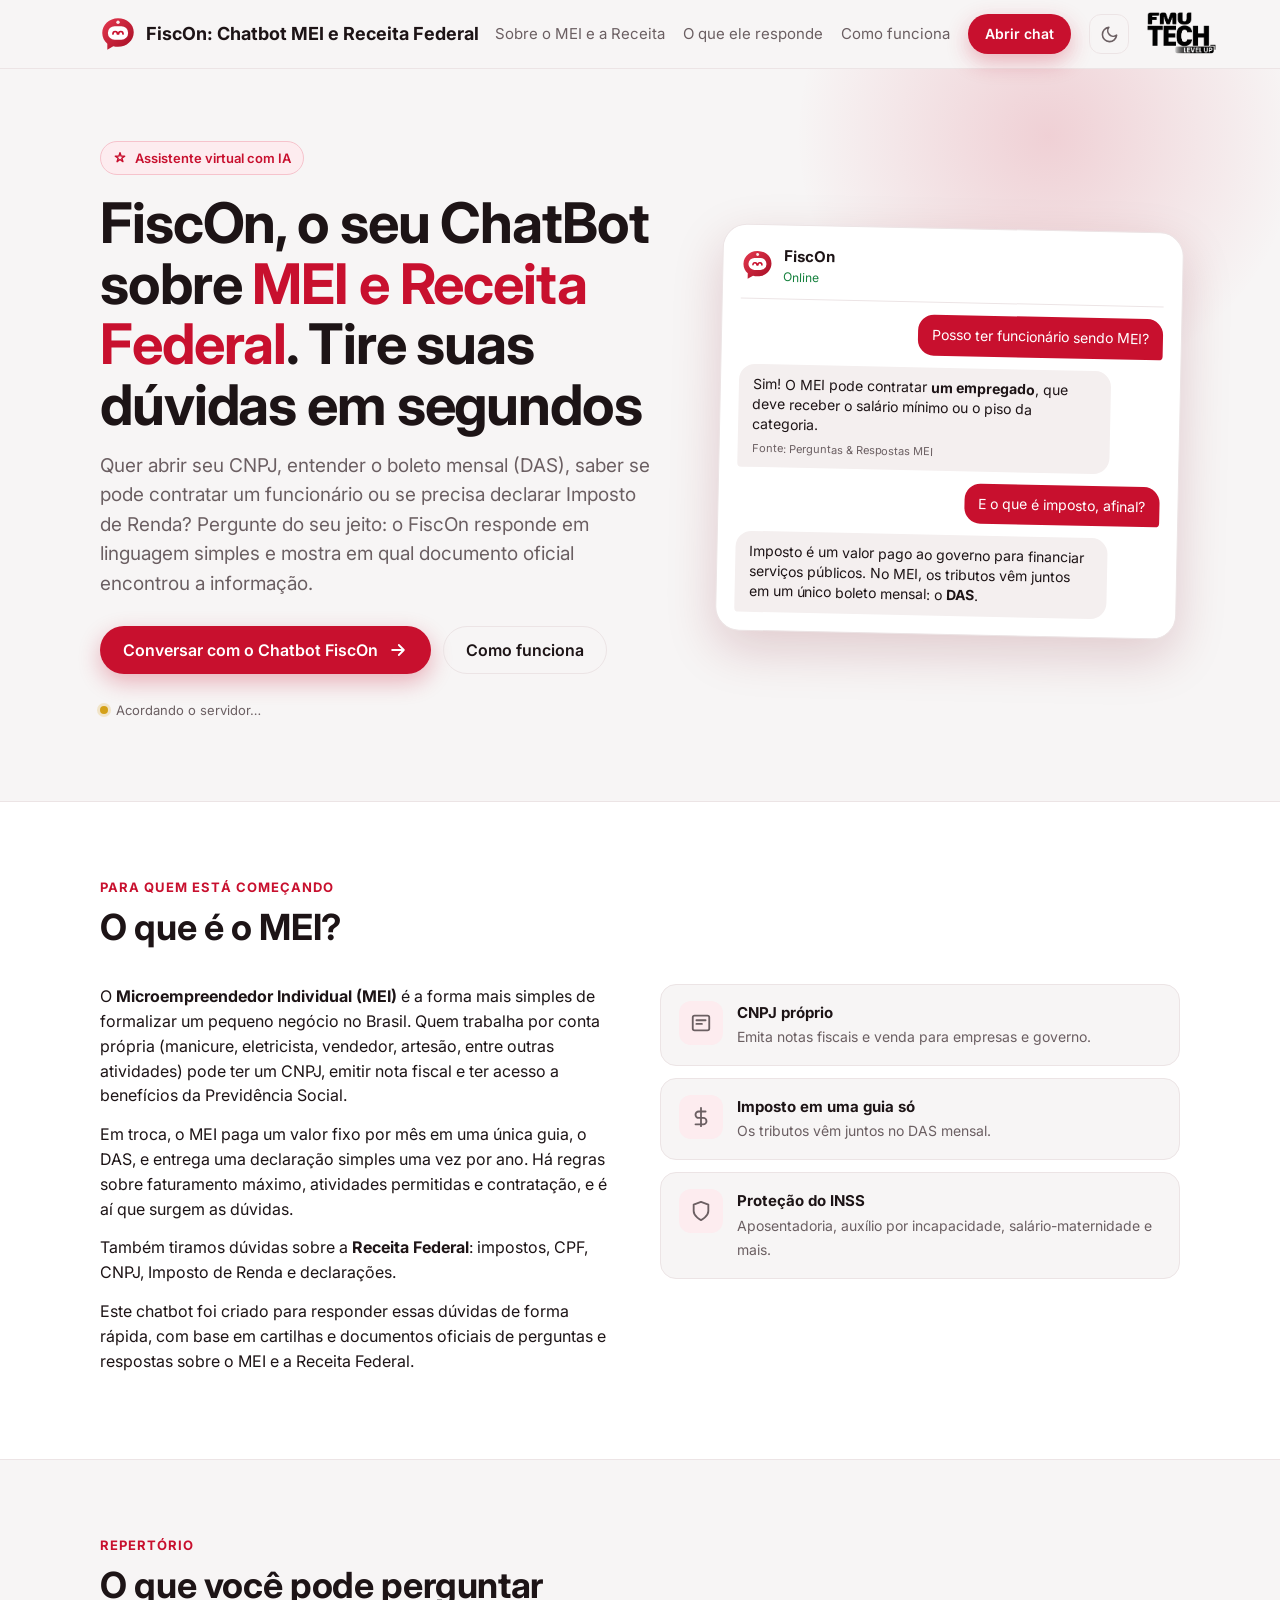
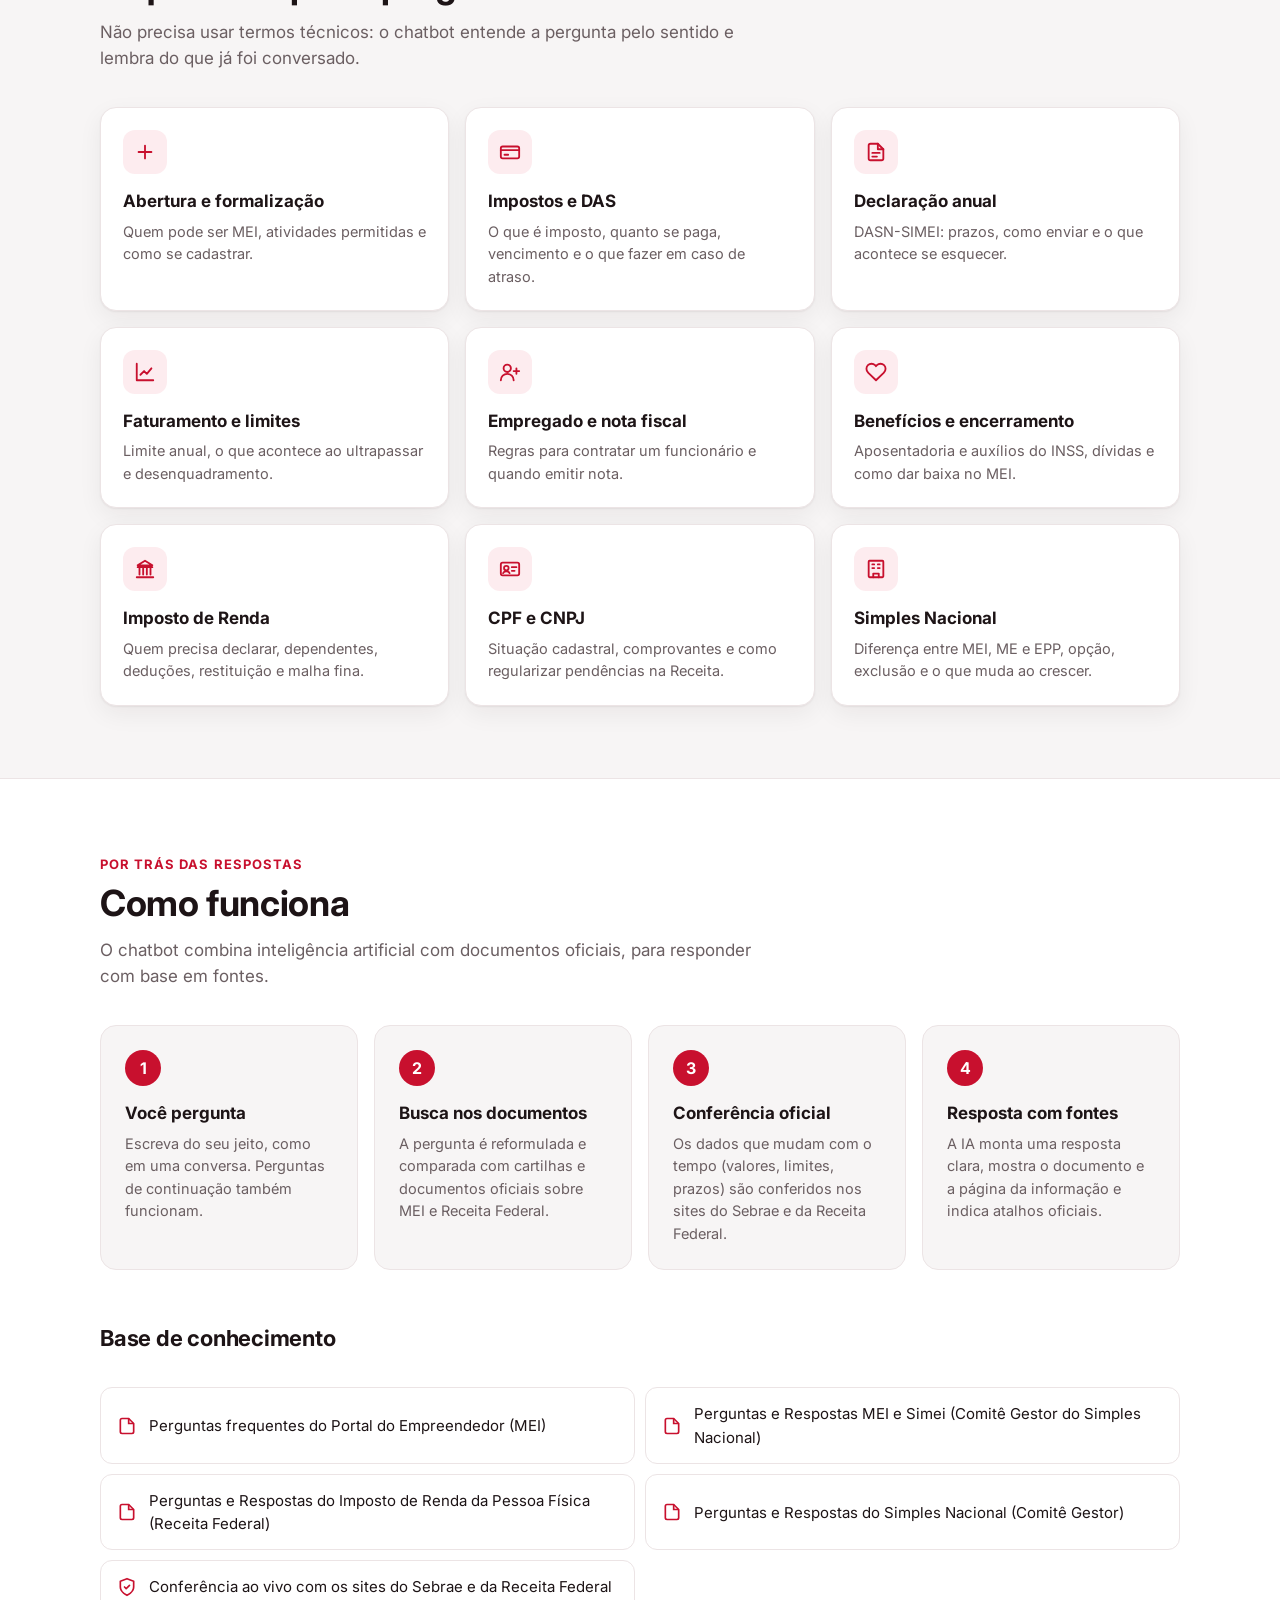
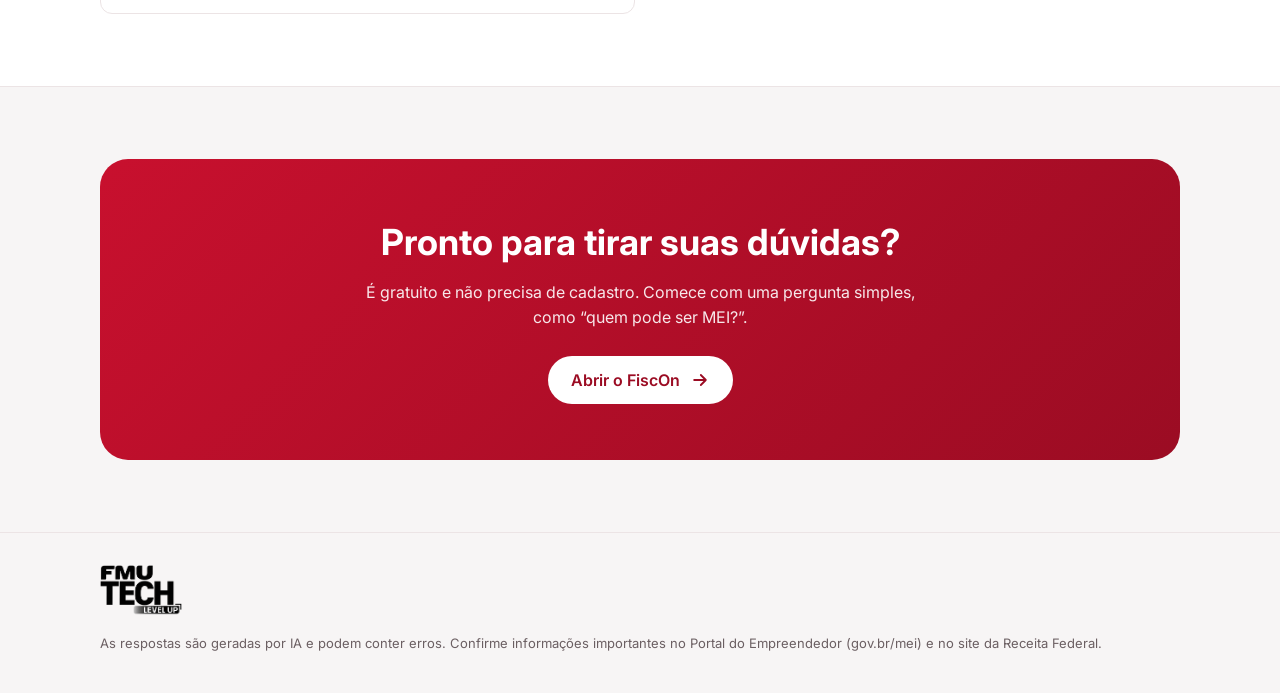
==== commit 96477c0b: "commit x489" ====
--- a/static/index.html
+++ b/static/index.html
@@ -12,7 +12,7 @@
   <link href="https://fonts.googleapis.com/css2?family=Inter:wght@400;500;600;700;800&display=swap" rel="stylesheet">
   <!-- Aplica o tema escolhido antes de desenhar a página (evita piscar) -->
   <script>try{var t=localStorage.getItem("chatbot-mei-tema");if(t==="dark"||t==="light")document.documentElement.setAttribute("data-theme",t)}catch(e){}</script>
-  <link rel="stylesheet" href="style.css">
+  <link rel="stylesheet" href="style.css?v=10">
 </head>
 <body>
 
@@ -47,8 +47,8 @@
           </span>
           <h1>FiscOn, o seu ChatBot sobre <em>MEI e Receita Federal</em>. Tire suas dúvidas em segundos</h1>
           <p class="lead">
-            Quer abrir seu CNPJ, entender o boleto mensal (DAS) ou saber se pode contratar um
-            funcionário? Pergunte do seu jeito: o FiscOn responde em linguagem simples e
+            Quer abrir seu CNPJ, entender o boleto mensal (DAS), saber se pode contratar um
+            funcionário ou se precisa declarar Imposto de Renda? Pergunte do seu jeito: o FiscOn responde em linguagem simples e
             mostra em qual documento oficial encontrou a informação.
           </p>
           <div class="acoes">
@@ -169,6 +169,21 @@
             <h3>Benefícios e encerramento</h3>
             <p>Aposentadoria e auxílios do INSS, dívidas e como dar baixa no MEI.</p>
           </article>
+          <article class="cartao">
+            <span class="icone"><svg viewBox="0 0 24 24" fill="none" stroke="currentColor" stroke-width="2" stroke-linecap="round" stroke-linejoin="round"><path d="M3 21h18M4 10h16M12 3l8 5H4z"/><path d="M6 10v8M10 10v8M14 10v8M18 10v8"/></svg></span>
+            <h3>Imposto de Renda</h3>
+            <p>Quem precisa declarar, dependentes, deduções, restituição e malha fina.</p>
+          </article>
+          <article class="cartao">
+            <span class="icone"><svg viewBox="0 0 24 24" fill="none" stroke="currentColor" stroke-width="2" stroke-linecap="round" stroke-linejoin="round"><rect x="2" y="5" width="20" height="14" rx="2"/><circle cx="8" cy="11" r="2.5"/><path d="M4.5 16.5a4 4 0 017 0M14 10h5M14 14h3"/></svg></span>
+            <h3>CPF e CNPJ</h3>
+            <p>Situação cadastral, comprovantes e como regularizar pendências na Receita.</p>
+          </article>
+          <article class="cartao">
+            <span class="icone"><svg viewBox="0 0 24 24" fill="none" stroke="currentColor" stroke-width="2" stroke-linecap="round" stroke-linejoin="round"><rect x="4" y="3" width="16" height="18" rx="1"/><path d="M9 21v-4h6v4M8 7h2M14 7h2M8 11h2M14 11h2"/></svg></span>
+            <h3>Simples Nacional</h3>
+            <p>Diferença entre MEI, ME e EPP, opção, exclusão e o que muda ao crescer.</p>
+          </article>
         </div>
       </div>
     </section>
@@ -191,8 +206,12 @@
             <p>A pergunta é reformulada e comparada com cartilhas e documentos oficiais sobre MEI e Receita Federal.</p>
           </div>
           <div class="passo">
+            <h3>Conferência oficial</h3>
+            <p>Os dados que mudam com o tempo (valores, limites, prazos) são conferidos nos sites do Sebrae e da Receita Federal.</p>
+          </div>
+          <div class="passo">
             <h3>Resposta com fontes</h3>
-            <p>A IA monta uma resposta clara e mostra em qual documento e página a informação está.</p>
+            <p>A IA monta uma resposta clara, mostra o documento e a página da informação e indica atalhos oficiais.</p>
           </div>
         </div>
 
@@ -200,10 +219,11 @@
           <h2 style="font-size:22px">Base de conhecimento</h2>
         </div>
         <ul class="documentos">
-          <li><svg viewBox="0 0 24 24" fill="none" stroke="currentColor" stroke-width="2"><path d="M14 3H6a2 2 0 00-2 2v14a2 2 0 002 2h12a2 2 0 002-2V9z"/><path d="M14 3v6h6"/></svg>Cartilha do MEI</li>
-          <li><svg viewBox="0 0 24 24" fill="none" stroke="currentColor" stroke-width="2"><path d="M14 3H6a2 2 0 00-2 2v14a2 2 0 002 2h12a2 2 0 002-2V9z"/><path d="M14 3v6h6"/></svg>Perguntas e Respostas sobre o MEI (3 volumes)</li>
-          <li><svg viewBox="0 0 24 24" fill="none" stroke="currentColor" stroke-width="2"><path d="M14 3H6a2 2 0 00-2 2v14a2 2 0 002 2h12a2 2 0 002-2V9z"/><path d="M14 3v6h6"/></svg>Impostos da Pessoa Física e do MEI</li>
-          <li><svg viewBox="0 0 24 24" fill="none" stroke="currentColor" stroke-width="2"><path d="M14 3H6a2 2 0 00-2 2v14a2 2 0 002 2h12a2 2 0 002-2V9z"/><path d="M14 3v6h6"/></svg>Cartilha de Impostos</li>
+          <li><svg viewBox="0 0 24 24" fill="none" stroke="currentColor" stroke-width="2"><path d="M14 3H6a2 2 0 00-2 2v14a2 2 0 002 2h12a2 2 0 002-2V9z"/><path d="M14 3v6h6"/></svg>Perguntas frequentes do Portal do Empreendedor (MEI)</li>
+          <li><svg viewBox="0 0 24 24" fill="none" stroke="currentColor" stroke-width="2"><path d="M14 3H6a2 2 0 00-2 2v14a2 2 0 002 2h12a2 2 0 002-2V9z"/><path d="M14 3v6h6"/></svg>Perguntas e Respostas MEI e Simei (Comitê Gestor do Simples Nacional)</li>
+          <li><svg viewBox="0 0 24 24" fill="none" stroke="currentColor" stroke-width="2"><path d="M14 3H6a2 2 0 00-2 2v14a2 2 0 002 2h12a2 2 0 002-2V9z"/><path d="M14 3v6h6"/></svg>Perguntas e Respostas do Imposto de Renda da Pessoa Física (Receita Federal)</li>
+          <li><svg viewBox="0 0 24 24" fill="none" stroke="currentColor" stroke-width="2"><path d="M14 3H6a2 2 0 00-2 2v14a2 2 0 002 2h12a2 2 0 002-2V9z"/><path d="M14 3v6h6"/></svg>Perguntas e Respostas do Simples Nacional (Comitê Gestor)</li>
+          <li><svg viewBox="0 0 24 24" fill="none" stroke="currentColor" stroke-width="2" stroke-linecap="round" stroke-linejoin="round"><path d="M12 22s8-4 8-10V5l-8-3-8 3v7c0 6 8 10 8 10z"/><path d="M9 12l2 2 4-4"/></svg>Conferência ao vivo com os sites do Sebrae e da Receita Federal</li>
         </ul>
       </div>
     </section>
@@ -249,6 +269,6 @@
       checar();
     })();
   </script>
-  <script src="tema.js"></script>
+  <script src="tema.js?v=10"></script>
 </body>
 </html>
--- a/static/style.css
+++ b/static/style.css
@@ -212,7 +212,7 @@
 }
 .icone svg { width: 22px; height: 22px; }
 
-.passos { display: grid; grid-template-columns: repeat(3, 1fr); gap: 16px; counter-reset: passo; }
+.passos { display: grid; grid-template-columns: repeat(4, 1fr); gap: 16px; counter-reset: passo; }
 .passo { position: relative; padding: 24px; border-radius: var(--raio); background: var(--bg); border: 1px solid var(--borda); }
 .passo::before {
   counter-increment: passo; content: counter(passo);
@@ -246,7 +246,7 @@
   .hero .container, .explicacao { grid-template-columns: 1fr; gap: 36px; }
   .previa { transform: none; max-width: 520px; }
   .grade { grid-template-columns: repeat(2, 1fr); }
-  .passos { grid-template-columns: 1fr; }
+  .passos { grid-template-columns: repeat(2, 1fr); }
 }
 @media (max-width: 600px) {
   .container { padding: 0 16px; }
@@ -255,7 +255,7 @@
   .marca span { font-size: 16px; }
   .cabecalho .marca-fmu img { height: 38px; }
   .secao { padding: 52px 0; }
-  .grade, .documentos { grid-template-columns: 1fr; }
+  .grade, .documentos, .passos { grid-template-columns: 1fr; }
   .hero .acoes .botao { width: 100%; }
   .cta-final { border-radius: 20px; padding: 40px 20px; }
   .cta-final .botao { width: 100%; }
@@ -313,12 +313,21 @@
 
 .sugestoes { display: grid; grid-template-columns: repeat(2, 1fr); gap: 10px; margin-top: 4px; }
 .sugestoes button {
+  display: flex; align-items: center; gap: 12px;
   text-align: left; background: var(--card); color: var(--texto);
   border: 1px solid var(--borda); border-radius: 14px; padding: 12px 14px;
-  font: 500 14px/1.4 var(--fonte); cursor: pointer; transition: border-color .15s, background .15s;
-}
-.sugestoes button:hover { border-color: var(--vermelho); background: var(--vermelho-claro); }
-.sugestoes button span { display: block; color: var(--suave); font-size: 12px; font-weight: 400; margin-top: 2px; }
+  font: 500 14px/1.4 var(--fonte); cursor: pointer; transition: border-color .15s, background .15s, transform .15s;
+}
+.sugestoes button:hover { border-color: var(--vermelho); background: var(--vermelho-claro); transform: translateY(-1px); }
+.sug-icone {
+  display: grid; place-items: center; width: 36px; height: 36px; flex-shrink: 0;
+  border-radius: 10px; background: var(--vermelho-claro); color: var(--vermelho);
+  transition: background .15s, color .15s;
+}
+.sugestoes button:hover .sug-icone { background: var(--vermelho); color: #fff; }
+.sug-icone svg { width: 18px; height: 18px; }
+.sug-texto { min-width: 0; }
+.sug-texto small { display: block; color: var(--suave); font-size: 12px; font-weight: 400; margin-top: 2px; }
 
 .msg { display: flex; gap: 10px; align-items: flex-start; animation: entrar .42s cubic-bezier(.2, .8, .2, 1) both; }
 .msg.user { transform-origin: bottom right; }
@@ -339,7 +348,9 @@
 .balao li { margin: 3px 0; }
 .balao strong { font-weight: 700; }
 .fontes { margin-top: 12px; padding-top: 10px; border-top: 1px dashed var(--borda); display: flex; flex-wrap: wrap; gap: 6px; align-items: center; }
-.fontes-titulo { font-size: 12px; color: var(--suave); width: 100%; }
+.fontes-titulo { display: inline-flex; align-items: center; gap: 6px; font-size: 12px; color: var(--suave); width: 100%; }
+.fontes-titulo svg { width: 13px; height: 13px; color: var(--vermelho); flex-shrink: 0; }
+.fonte-mais { font-weight: 600; }
 .fonte {
   display: inline-flex; align-items: center; gap: 5px; font-size: 12px;
   padding: 3px 9px; border-radius: 999px; background: var(--card); border: 1px solid var(--borda); color: var(--suave);
@@ -357,6 +368,26 @@
 }
 .acao-portal:hover { background: var(--vermelho-escuro); }
 .acao-portal svg { width: 15px; height: 15px; flex-shrink: 0; }
+.acao-portal svg:last-child { opacity: .8; width: 13px; height: 13px; }
+
+/* conferência com Sebrae e Receita Federal */
+.status-etapa { margin-left: 10px; font-size: 13px; color: var(--suave); vertical-align: middle; }
+.verificacao { margin-top: 12px; padding: 10px 12px; border-radius: 12px; border: 1px solid var(--borda); background: var(--card); font-size: 13px; line-height: 1.4; }
+.verificacao p { margin: 0; }
+.verif-linha { display: flex; gap: 8px; align-items: flex-start; }
+.verif-icone { display: grid; place-items: center; flex-shrink: 0; margin-top: 1px; color: var(--suave); }
+.verif-icone svg { width: 16px; height: 16px; }
+.verificacao.ok .verif-icone { color: var(--ok); }
+.verificacao.atualizada .verif-icone { color: var(--vermelho); }
+.verificacao.ok { border-color: color-mix(in srgb, var(--ok) 45%, transparent); }
+.verificacao.ok p strong { color: var(--ok); }
+.verificacao.atualizada { border-color: var(--vermelho-borda); background: var(--vermelho-claro); }
+.verificacao.neutra p { color: var(--suave); }
+.verif-motivo { margin: 6px 0 0 !important; font-size: 12px; color: var(--suave); }
+.verif-detalhes { margin-top: 6px; }
+.verif-detalhes summary { cursor: pointer; font-weight: 600; color: var(--vermelho); }
+.verif-detalhes ul { margin: 6px 0 0; padding-left: 18px; }
+.fontes-web { display: flex; flex-wrap: wrap; gap: 6px; margin-top: 8px; }
 
 /* contato do NAF (QR Code + e-mail) */
 .contato-naf {
@@ -370,6 +401,11 @@
 .naf-texto small { font-size: 12px; }
 .naf-texto a { color: var(--vermelho); font-weight: 600; text-decoration: none; overflow-wrap: anywhere; }
 .naf-texto a:hover { text-decoration: underline; }
+.naf-texto strong { display: flex; gap: 6px; align-items: flex-start; }
+.naf-icone { display: inline-grid; flex-shrink: 0; color: var(--vermelho); margin-top: 1px; }
+.naf-icone svg { width: 16px; height: 16px; }
+.naf-linha { display: inline-flex; align-items: center; gap: 6px; }
+.naf-linha svg { width: 14px; height: 14px; flex-shrink: 0; color: var(--vermelho); }
 @media (max-width: 420px) { .contato-naf { flex-direction: column; align-items: flex-start; } }
 
 /* barra abaixo da resposta (copiar) */
@@ -382,6 +418,10 @@
 .botao-ferramenta:hover { background: var(--bot); color: var(--texto); }
 .botao-ferramenta.copiado { color: var(--ok); }
 .botao-ferramenta svg { width: 15px; height: 15px; }
+.botao-repetir { color: var(--vermelho); border: 1px solid var(--vermelho-borda); }
+.botao-repetir:hover { background: var(--vermelho-claro); color: var(--vermelho); }
+/* links oficiais dentro da resposta */
+.msg.bot .balao p a, .msg.bot .balao li a { font-weight: 600; text-underline-offset: 2px; overflow-wrap: anywhere; }
 
 /* cursor piscando enquanto a resposta chega */
 .cursor {
@@ -413,9 +453,24 @@
 @keyframes pulo { 0%, 80%, 100% { opacity: .3; transform: translateY(0); } 40% { opacity: 1; transform: translateY(-4px); } }
 
 .entrada-area {
+  position: relative;
   padding: 12px 16px; padding-bottom: max(12px, env(safe-area-inset-bottom));
   border-top: 1px solid var(--borda); background: var(--card);
 }
+/* botão "ir para a última mensagem" */
+.ir-fim {
+  position: absolute; top: -54px; left: 50%; z-index: 2;
+  display: grid; place-items: center; width: 40px; height: 40px; border-radius: 50%;
+  background: var(--card); color: var(--vermelho); border: 1px solid var(--borda); box-shadow: var(--sombra);
+  cursor: pointer; opacity: 0; pointer-events: none; transform: translate(-50%, 8px);
+  transition: opacity .2s ease, transform .2s ease, border-color .15s;
+}
+.ir-fim.visivel { opacity: 1; pointer-events: auto; transform: translate(-50%, 0); }
+.ir-fim:hover { border-color: var(--vermelho); }
+.ir-fim svg { width: 20px; height: 20px; }
+.contador { display: block; margin: 6px 6px 0 0; text-align: right; font-size: 11.5px; color: var(--suave); font-variant-numeric: tabular-nums; }
+.contador[hidden] { display: none; }
+.contador.no-limite { color: var(--vermelho); font-weight: 600; }
 .entrada {
   display: flex; align-items: flex-end; gap: 8px; padding: 6px 6px 6px 16px;
   background: var(--bg); border: 1px solid var(--borda); border-radius: 26px;
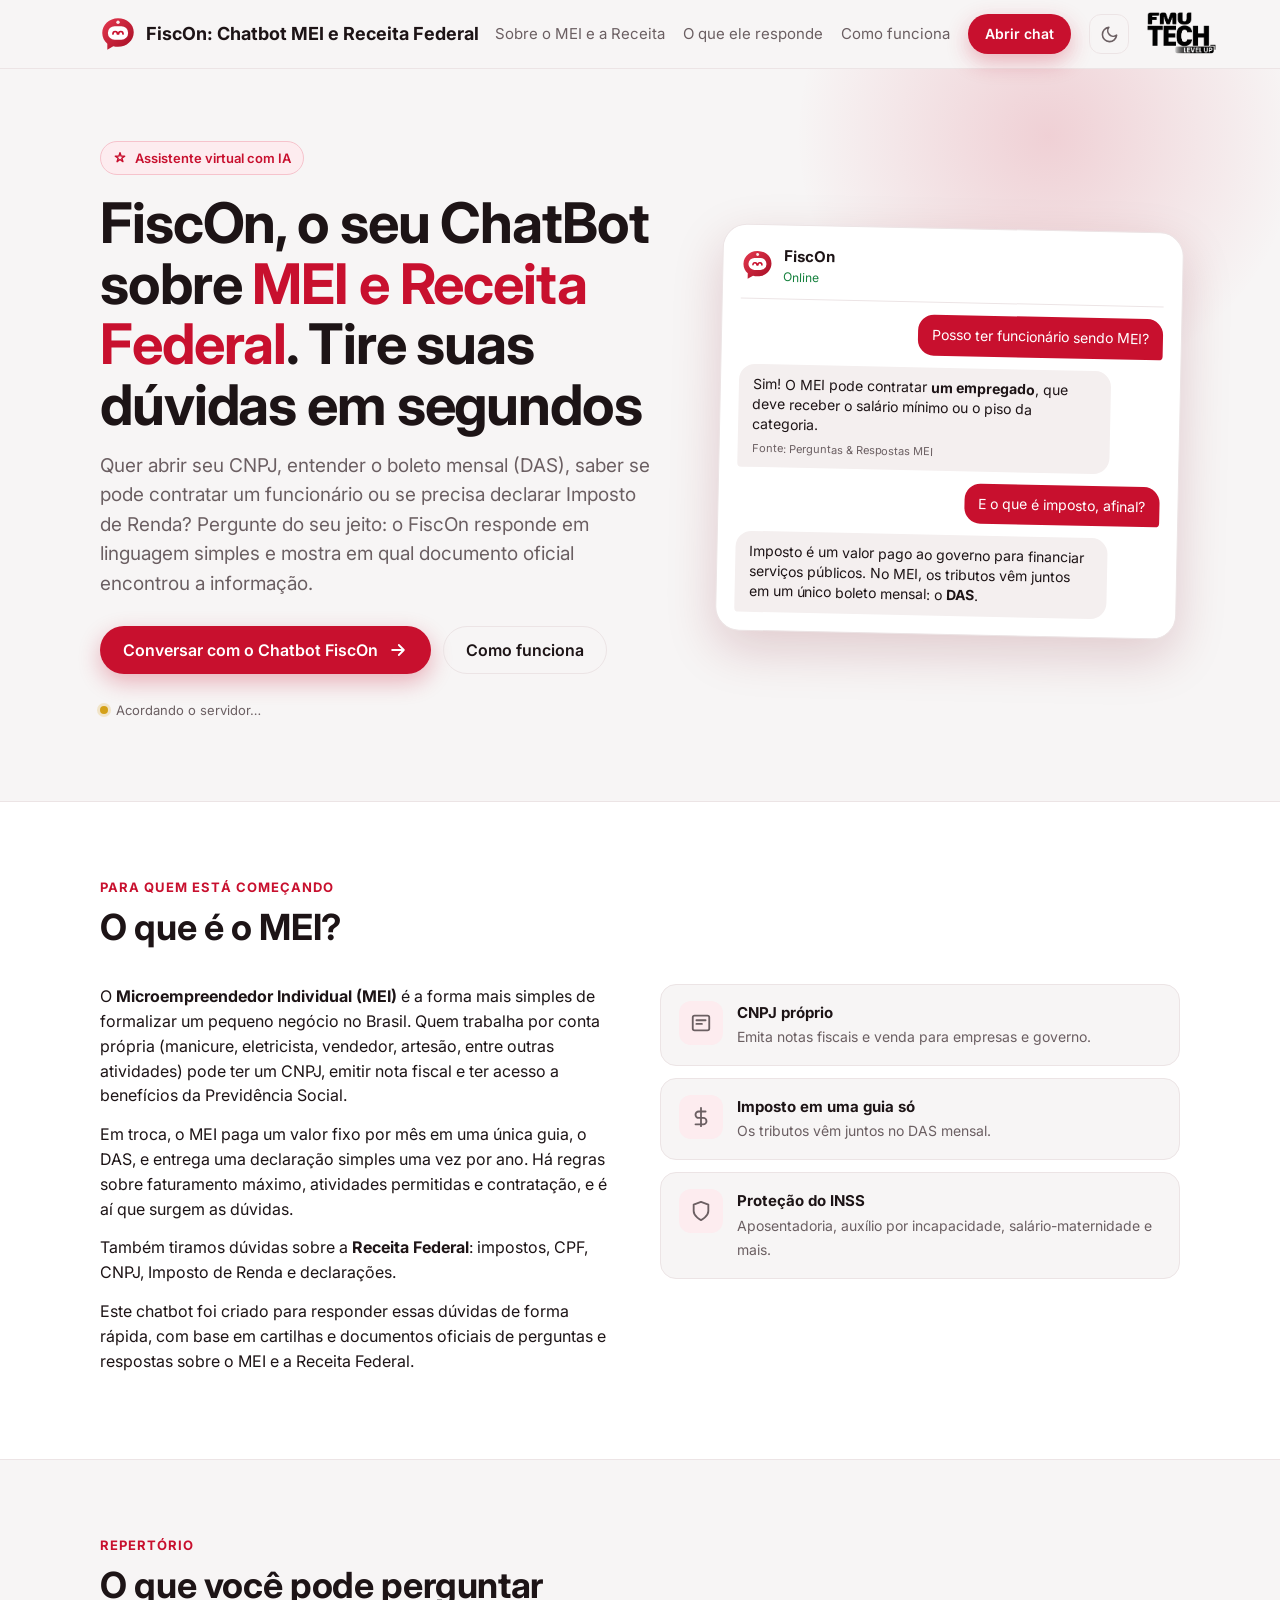
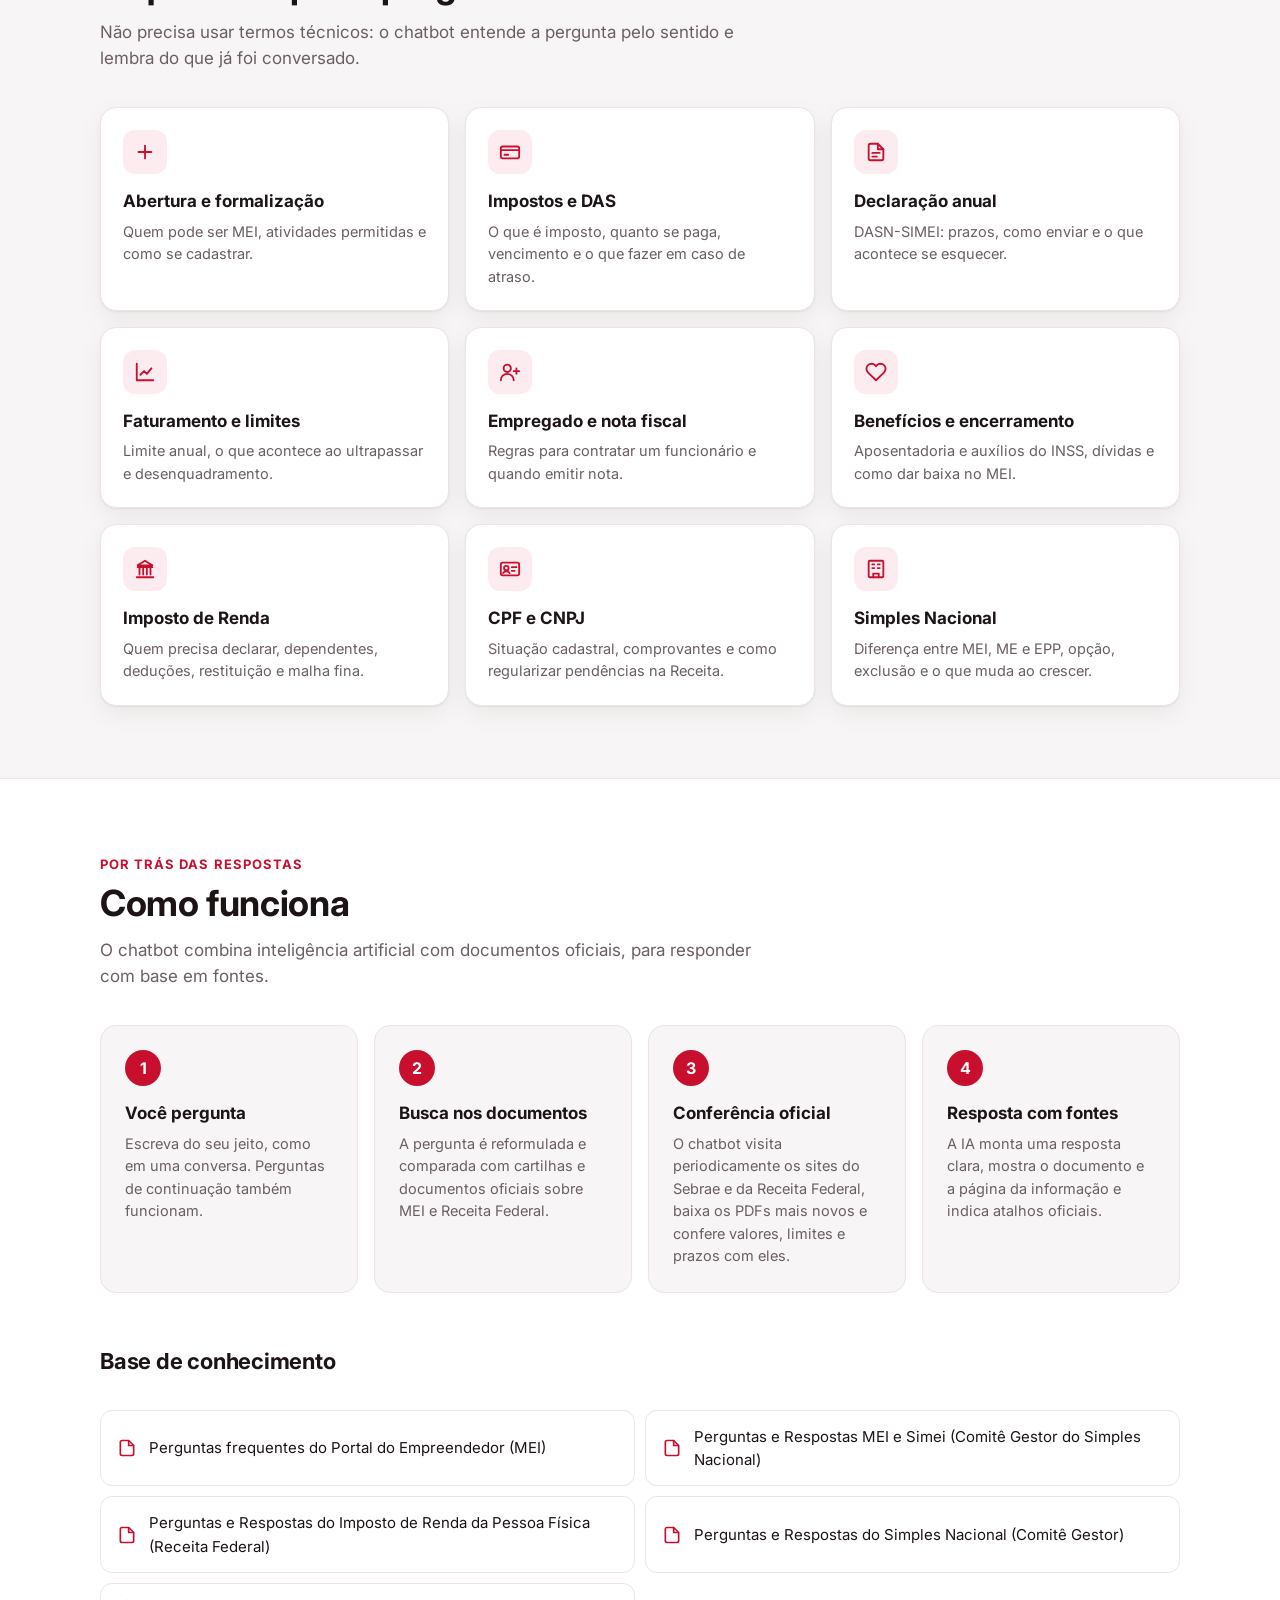
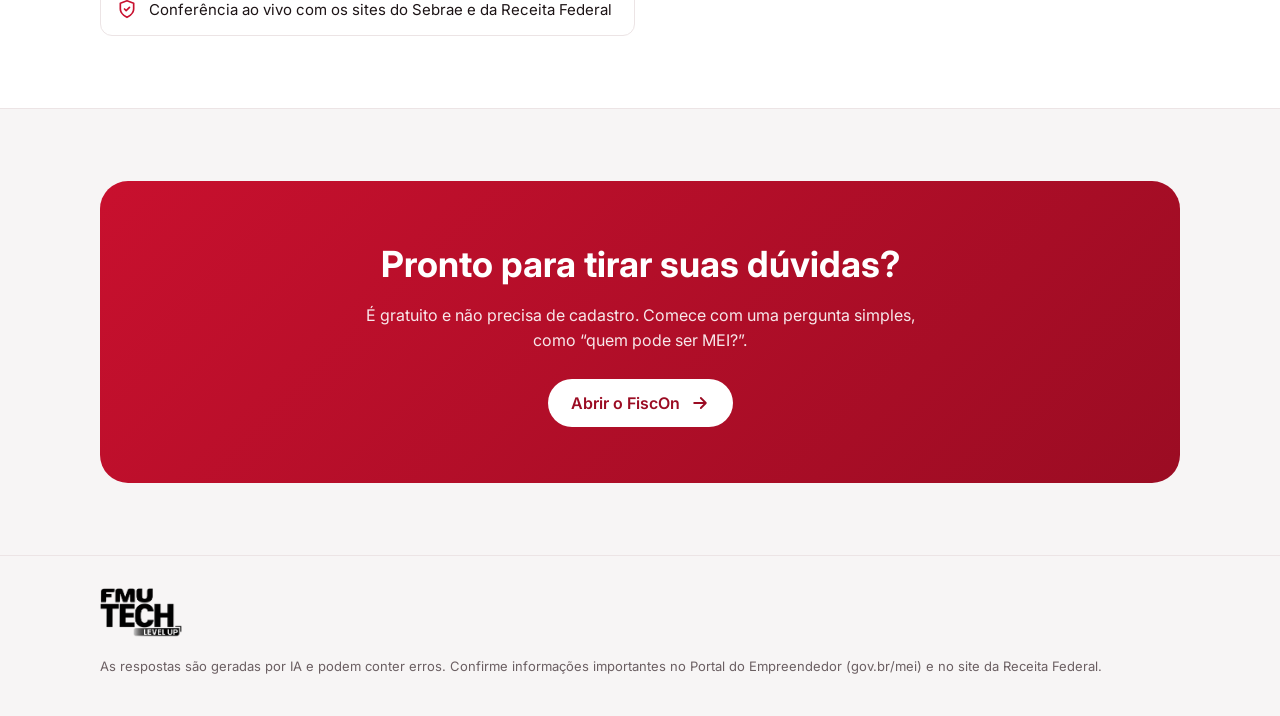
==== commit 443f1e27: "commit x50" ====
--- a/static/index.html
+++ b/static/index.html
@@ -12,7 +12,7 @@
   <link href="https://fonts.googleapis.com/css2?family=Inter:wght@400;500;600;700;800&display=swap" rel="stylesheet">
   <!-- Aplica o tema escolhido antes de desenhar a página (evita piscar) -->
   <script>try{var t=localStorage.getItem("chatbot-mei-tema");if(t==="dark"||t==="light")document.documentElement.setAttribute("data-theme",t)}catch(e){}</script>
-  <link rel="stylesheet" href="style.css?v=10">
+  <link rel="stylesheet" href="style.css?v=11">
 </head>
 <body>
 
@@ -207,7 +207,7 @@
           </div>
           <div class="passo">
             <h3>Conferência oficial</h3>
-            <p>Os dados que mudam com o tempo (valores, limites, prazos) são conferidos nos sites do Sebrae e da Receita Federal.</p>
+            <p>O chatbot visita periodicamente os sites do Sebrae e da Receita Federal, baixa os PDFs mais novos e confere valores, limites e prazos com eles.</p>
           </div>
           <div class="passo">
             <h3>Resposta com fontes</h3>
@@ -218,7 +218,7 @@
         <div class="secao-titulo" style="margin-top:56px">
           <h2 style="font-size:22px">Base de conhecimento</h2>
         </div>
-        <ul class="documentos">
+        <ul id="lista-documentos" class="documentos">
           <li><svg viewBox="0 0 24 24" fill="none" stroke="currentColor" stroke-width="2"><path d="M14 3H6a2 2 0 00-2 2v14a2 2 0 002 2h12a2 2 0 002-2V9z"/><path d="M14 3v6h6"/></svg>Perguntas frequentes do Portal do Empreendedor (MEI)</li>
           <li><svg viewBox="0 0 24 24" fill="none" stroke="currentColor" stroke-width="2"><path d="M14 3H6a2 2 0 00-2 2v14a2 2 0 002 2h12a2 2 0 002-2V9z"/><path d="M14 3v6h6"/></svg>Perguntas e Respostas MEI e Simei (Comitê Gestor do Simples Nacional)</li>
           <li><svg viewBox="0 0 24 24" fill="none" stroke="currentColor" stroke-width="2"><path d="M14 3H6a2 2 0 00-2 2v14a2 2 0 002 2h12a2 2 0 002-2V9z"/><path d="M14 3v6h6"/></svg>Perguntas e Respostas do Imposto de Renda da Pessoa Física (Receita Federal)</li>
@@ -258,7 +258,11 @@
       async function checar() {
         try {
           const d = await (await fetch("/api/status", { cache: "no-store" })).json();
-          if (d.pronto) { el.textContent = "Chatbot online"; el.className = "pilula-status pronto"; return; }
+          if (d.pronto) {
+            el.textContent = "Chatbot online"; el.className = "pilula-status pronto";
+            mostrarDocumentos(d);
+            return;
+          }
           if (d.erro) { el.textContent = "Chatbot indisponível no momento"; el.className = "pilula-status erro"; return; }
           el.textContent = "Chatbot sendo preparado…";
         } catch (_) {
@@ -266,9 +270,29 @@
         }
         if (++tentativas < 90) setTimeout(checar, 3000);
       }
+      // Lista real da base (vem do servidor): PDFs indexados + coleta dos sites oficiais.
+      function mostrarDocumentos(d) {
+        const lista = document.getElementById("lista-documentos");
+        if (!lista || !Array.isArray(d.documentos) || !d.documentos.length) return;
+        const esc = (t) => String(t).replace(/&/g, "&amp;").replace(/</g, "&lt;").replace(/>/g, "&gt;");
+        const doc = lista.querySelector("li svg").outerHTML;
+        const escudo = lista.querySelector("li:last-child svg").outerHTML;
+        let html = d.documentos.map((x) =>
+          `<li>${doc}<a href="/documentos/${encodeURIComponent(x.arquivo)}" target="_blank" rel="noopener">${esc(x.titulo || x.arquivo)}` +
+          `${x.ano ? ` <small>(edição ${Number(x.ano)})</small>` : ""}</a></li>`).join("");
+        const web = d.base_web || {};
+        let textoWeb = "Conferência ao vivo com os sites do Sebrae e da Receita Federal";
+        if (web.paginas) {
+          const quando = web.atualizada_em ? new Date(web.atualizada_em) : null;
+          textoWeb = `${Number(web.paginas)} páginas oficiais do Sebrae e da Receita Federal, coletadas automaticamente` +
+            (quando && !isNaN(quando) ? ` (última coleta: ${quando.toLocaleDateString("pt-BR")})` : "");
+        }
+        html += `<li>${escudo}${esc(textoWeb)}</li>`;
+        lista.innerHTML = html;
+      }
       checar();
     })();
   </script>
-  <script src="tema.js?v=10"></script>
+  <script src="tema.js?v=11"></script>
 </body>
 </html>
--- a/static/style.css
+++ b/static/style.css
@@ -228,6 +228,9 @@
   background: var(--card); border: 1px solid var(--borda); border-radius: 12px; font-size: 15px;
 }
 .documentos svg { width: 20px; height: 20px; color: var(--vermelho); flex-shrink: 0; }
+.documentos a { color: inherit; text-decoration: none; }
+.documentos a:hover { color: var(--vermelho); text-decoration: underline; }
+.documentos small { color: var(--suave); }
 
 .cta-final {
   text-align: center; border-radius: 28px; padding: 56px 24px;
@@ -389,6 +392,19 @@
 .verif-detalhes ul { margin: 6px 0 0; padding-left: 18px; }
 .fontes-web { display: flex; flex-wrap: wrap; gap: 6px; margin-top: 8px; }
 
+/* aviso "conferindo com os sites" enquanto a resposta já está na tela */
+.conferindo {
+  display: inline-flex; align-items: center; gap: 8px; margin: 6px 0 0 4px;
+  font-size: 12.5px; color: var(--suave); animation: surgir .3s ease both;
+}
+.conferindo-icone { display: grid; place-items: center; color: var(--vermelho); animation: pulsar 1.4s ease-in-out infinite; }
+.conferindo-icone svg { width: 15px; height: 15px; }
+@keyframes pulsar { 0%, 100% { opacity: .45; transform: scale(.92); } 50% { opacity: 1; transform: scale(1.05); } }
+/* resposta trocada pela versão corrigida com os sites oficiais */
+.balao.substituida { animation: destacar 2.2s ease; }
+@keyframes destacar { 0% { box-shadow: 0 0 0 0 rgba(200, 16, 46, .45); } 25% { box-shadow: 0 0 0 6px rgba(200, 16, 46, .18); } 100% { box-shadow: 0 0 0 0 rgba(200, 16, 46, 0); } }
+.fonte-site svg { color: var(--ok); }
+
 /* contato do NAF (QR Code + e-mail) */
 .contato-naf {
   display: flex; gap: 14px; align-items: center; margin-top: 12px; padding: 12px;
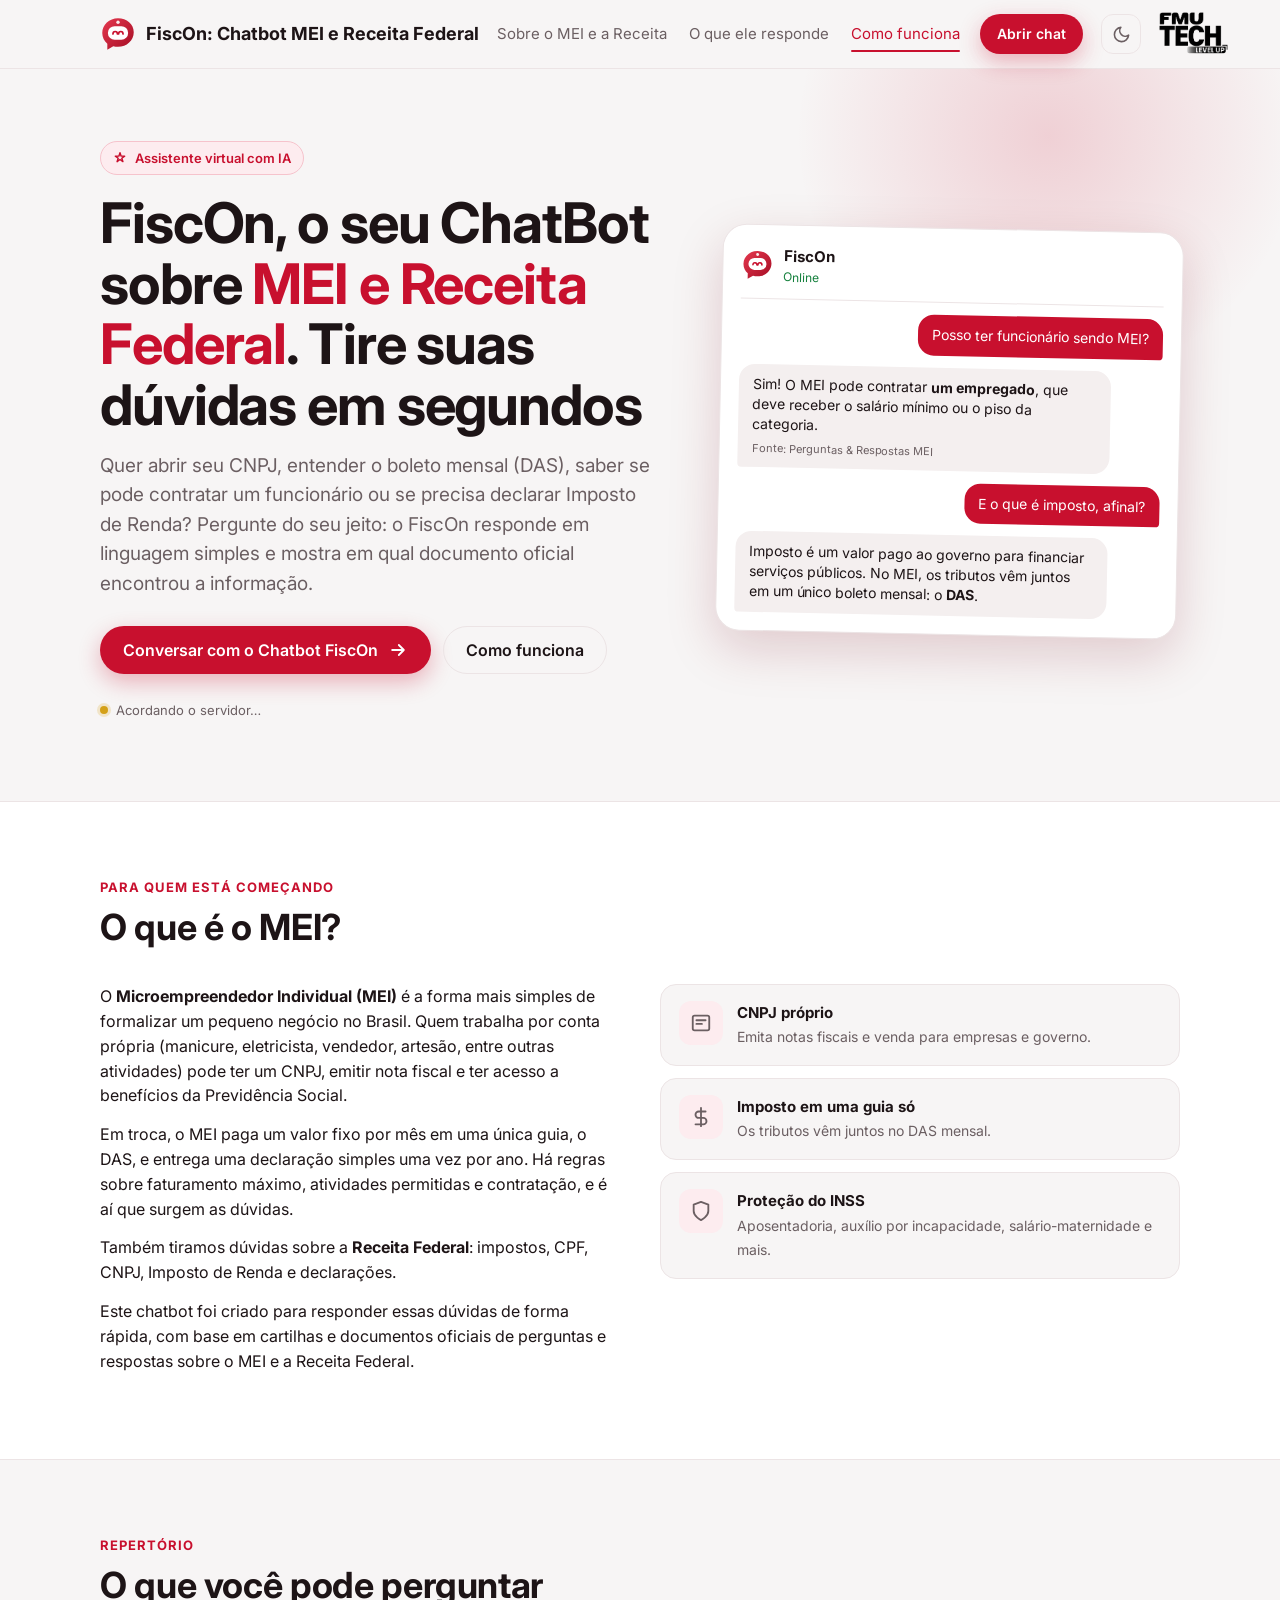
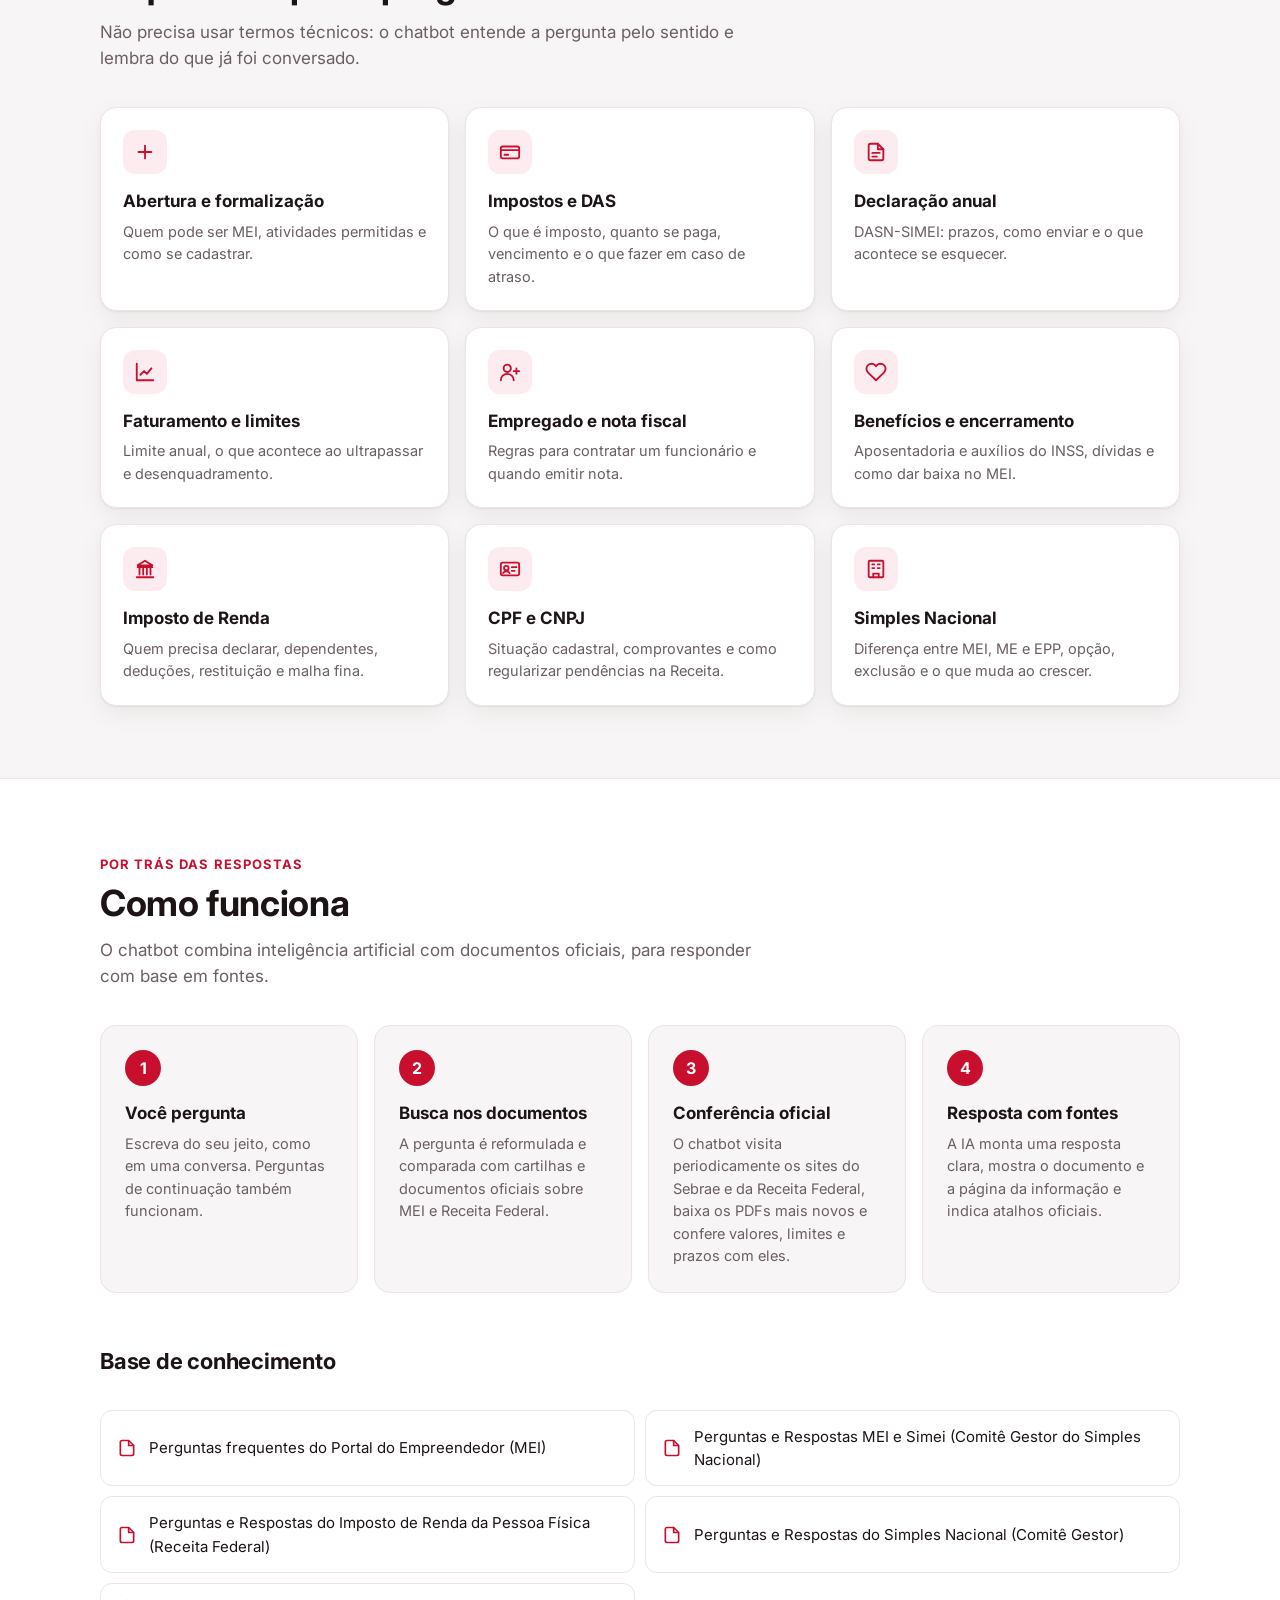
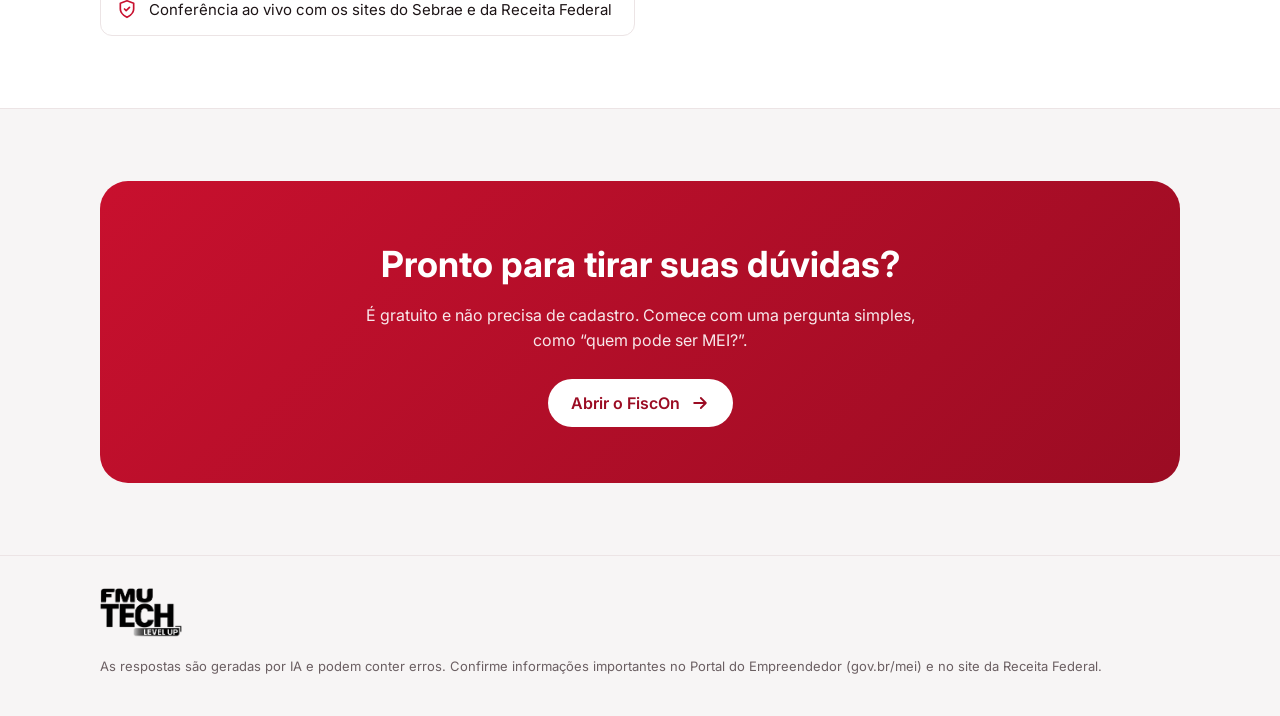
==== commit 7a556126: "commit x51" ====
--- a/static/index.html
+++ b/static/index.html
@@ -12,15 +12,15 @@
   <link href="https://fonts.googleapis.com/css2?family=Inter:wght@400;500;600;700;800&display=swap" rel="stylesheet">
   <!-- Aplica o tema escolhido antes de desenhar a página (evita piscar) -->
   <script>try{var t=localStorage.getItem("chatbot-mei-tema");if(t==="dark"||t==="light")document.documentElement.setAttribute("data-theme",t)}catch(e){}</script>
-  <link rel="stylesheet" href="style.css?v=11">
+  <link rel="stylesheet" href="style.css?v=12">
 </head>
 <body>
 
-  <header class="cabecalho">
+  <header id="cabecalho" class="cabecalho">
     <div class="container">
       <a class="marca" href="/" aria-label="FiscOn: Chatbot MEI e Receita Federal — início">
         <img src="icon.svg" alt="">
-        <span>FiscOn: Chatbot MEI e Receita Federal</span>
+        <span>FiscOn<span class="marca-sub">: Chatbot MEI e Receita Federal</span></span>
       </a>
       <nav aria-label="Principal">
         <a class="link" href="#sobre">Sobre o MEI e a Receita</a>
@@ -293,6 +293,45 @@
       checar();
     })();
   </script>
-  <script src="tema.js?v=11"></script>
+  <script>
+    // Página mais fluida: cabeçalho com sombra ao rolar, link do menu da seção visível
+    // e elementos que surgem suavemente ao entrar na tela (desligado para "reduzir movimento").
+    (function () {
+      const cab = document.getElementById("cabecalho");
+      const aoRolar = () => cab.classList.toggle("rolou", window.scrollY > 8);
+      window.addEventListener("scroll", aoRolar, { passive: true });
+      aoRolar();
+
+      if (!("IntersectionObserver" in window)) return;
+      const links = [...document.querySelectorAll('.cabecalho nav a.link[href^="#"]')];
+      const espiao = new IntersectionObserver((entradas) => {
+        entradas.forEach((e) => {
+          if (!e.isIntersecting) return;
+          links.forEach((l) => l.classList.toggle("ativo", l.getAttribute("href") === "#" + e.target.id));
+        });
+      }, { rootMargin: "-45% 0px -50% 0px" });
+      links.forEach((l) => { const alvo = document.querySelector(l.getAttribute("href")); if (alvo) espiao.observe(alvo); });
+
+      if (window.matchMedia("(prefers-reduced-motion: reduce)").matches) return;
+      const alvos = document.querySelectorAll(".secao-titulo, .explicacao > div, .destaque, .cartao, .passo, .documentos li, .cta-final");
+      const revelar = new IntersectionObserver((entradas) => {
+        entradas.forEach((e) => {
+          if (!e.isIntersecting) return;
+          const el = e.target;
+          el.classList.add("visivel");
+          revelar.unobserve(el);
+          // terminada a entrada, devolve as transições normais (hover dos cartões etc.)
+          setTimeout(() => el.classList.remove("revelar", "visivel"), 700 + (parseInt(el.style.getPropertyValue("--atraso"), 10) || 0));
+        });
+      }, { rootMargin: "0px 0px -8% 0px", threshold: 0.08 });
+      alvos.forEach((el) => {
+        const irmaos = [...el.parentElement.children];
+        el.style.setProperty("--atraso", `${Math.min(irmaos.indexOf(el), 6) * 70}ms`);
+        el.classList.add("revelar");
+        revelar.observe(el);
+      });
+    })();
+  </script>
+  <script src="tema.js?v=12"></script>
 </body>
 </html>
--- a/static/style.css
+++ b/static/style.css
@@ -18,6 +18,7 @@
 
   --ok: #15803d;
   --raio: 16px;
+  --ease: cubic-bezier(.2, .8, .2, 1);
   --fonte: "Inter", system-ui, -apple-system, "Segoe UI", Roboto, sans-serif;
   color-scheme: light;
 }
@@ -59,7 +60,8 @@
 }
 
 * { box-sizing: border-box; }
-html { -webkit-text-size-adjust: 100%; }
+html { -webkit-text-size-adjust: 100%; scroll-behavior: smooth; }
+section[id] { scroll-margin-top: 84px; }
 body {
   margin: 0;
   font-family: var(--fonte);
@@ -107,9 +109,12 @@
   display: inline-flex; align-items: center; justify-content: center; gap: 10px;
   min-height: 48px; padding: 0 22px; border-radius: 999px;
   font: 600 16px/1 var(--fonte); text-decoration: none; cursor: pointer;
-  border: 1px solid transparent; transition: transform .15s ease, background .15s ease, box-shadow .15s ease;
-}
-.botao svg { width: 20px; height: 20px; flex-shrink: 0; }
+  border: 1px solid transparent;
+  transition: transform .2s var(--ease), background .2s var(--ease), box-shadow .2s var(--ease), border-color .2s var(--ease), color .2s var(--ease);
+}
+.botao:active { transform: scale(.98); }
+.botao svg { width: 20px; height: 20px; flex-shrink: 0; transition: transform .2s var(--ease); }
+.botao:hover svg { transform: translateX(3px); }
 .botao-primario { background: var(--vermelho); color: #fff; box-shadow: 0 8px 22px rgba(200, 16, 46, .3); }
 .botao-primario:hover { background: var(--vermelho-escuro); transform: translateY(-1px); }
 .botao-secundario { background: transparent; color: var(--texto); border-color: var(--borda); }
@@ -145,8 +150,24 @@
 @media (max-width: 860px) { .cabecalho nav a.link { display: none; } }
 .marca img { width: 36px; height: 36px; }
 .cabecalho nav { margin-left: auto; display: flex; align-items: center; gap: 18px; }
-.cabecalho nav a.link { color: var(--suave); text-decoration: none; font-size: 15px; }
-.cabecalho nav a.link:hover { color: var(--vermelho); }
+.cabecalho { transition: box-shadow .25s var(--ease), background-color .25s var(--ease); }
+.cabecalho.rolou { box-shadow: 0 8px 24px -18px rgba(40, 10, 15, .45); }
+.cabecalho nav a.link {
+  position: relative; padding: 6px 2px; color: var(--suave); text-decoration: none; font-size: 15px;
+  transition: color .2s var(--ease);
+}
+.cabecalho nav a.link::after {
+  content: ""; position: absolute; left: 2px; right: 2px; bottom: 0; height: 2px; border-radius: 2px;
+  background: var(--vermelho); transform: scaleX(0); transform-origin: left; transition: transform .25s var(--ease);
+}
+.cabecalho nav a.link:hover, .cabecalho nav a.link.ativo { color: var(--vermelho); }
+.cabecalho nav a.link:hover::after, .cabecalho nav a.link.ativo::after { transform: scaleX(1); }
+.marca { min-width: 0; }
+.marca > span { overflow: hidden; text-overflow: ellipsis; }
+
+/* a prévia do chat "flutua" de leve */
+.previa { animation: flutuar-previa 6s ease-in-out infinite; }
+@keyframes flutuar-previa { 0%, 100% { transform: rotate(1.2deg) translateY(0); } 50% { transform: rotate(1.2deg) translateY(-8px); } }
 
 .hero { position: relative; overflow: hidden; padding: 72px 0 80px; }
 .hero::before {
@@ -201,9 +222,12 @@
 .grade { display: grid; grid-template-columns: repeat(3, 1fr); gap: 16px; }
 .cartao {
   background: var(--card); border: 1px solid var(--borda); border-radius: var(--raio);
-  padding: 22px; box-shadow: var(--sombra); transition: transform .2s ease, border-color .2s ease;
-}
-.cartao:hover { transform: translateY(-3px); border-color: var(--vermelho-borda); }
+  padding: 22px; box-shadow: var(--sombra);
+  transition: transform .25s var(--ease), border-color .25s var(--ease), box-shadow .25s var(--ease), opacity .6s var(--ease);
+}
+.cartao:hover { transform: translateY(-4px); border-color: var(--vermelho-borda); box-shadow: var(--sombra-forte); }
+.cartao .icone { transition: background .25s var(--ease), color .25s var(--ease), transform .25s var(--ease); }
+.cartao:hover .icone { background: var(--vermelho); color: #fff; transform: scale(1.06) rotate(-3deg); }
 .cartao h3 { font-size: 17px; margin: 14px 0 6px; }
 .cartao p { margin: 0; color: var(--suave); font-size: 14.5px; }
 .icone {
@@ -213,7 +237,11 @@
 .icone svg { width: 22px; height: 22px; }
 
 .passos { display: grid; grid-template-columns: repeat(4, 1fr); gap: 16px; counter-reset: passo; }
-.passo { position: relative; padding: 24px; border-radius: var(--raio); background: var(--bg); border: 1px solid var(--borda); }
+.passo {
+  position: relative; padding: 24px; border-radius: var(--raio); background: var(--bg); border: 1px solid var(--borda);
+  transition: border-color .25s var(--ease), transform .25s var(--ease), opacity .6s var(--ease);
+}
+.passo:hover { border-color: var(--vermelho-borda); transform: translateY(-3px); }
 .passo::before {
   counter-increment: passo; content: counter(passo);
   display: grid; place-items: center; width: 36px; height: 36px; border-radius: 50%;
@@ -247,15 +275,18 @@
 @media (max-width: 900px) {
   .hero { padding: 44px 0 56px; }
   .hero .container, .explicacao { grid-template-columns: 1fr; gap: 36px; }
-  .previa { transform: none; max-width: 520px; }
+  .previa { transform: none; max-width: 520px; animation: none; }
   .grade { grid-template-columns: repeat(2, 1fr); }
   .passos { grid-template-columns: repeat(2, 1fr); }
 }
 @media (max-width: 600px) {
   .container { padding: 0 16px; }
   .cabecalho .container { height: 60px; }
-  .cabecalho nav a.link, .cabecalho nav .botao { display: none; }
-  .marca span { font-size: 16px; }
+  .cabecalho nav a.link { display: none; }
+  .cabecalho nav { gap: 10px; }
+  .cabecalho nav .botao-pequeno { min-height: 36px; padding: 0 14px; font-size: 13.5px; }
+  .marca-sub { display: none; }
+  .marca span { font-size: 17px; }
   .cabecalho .marca-fmu img { height: 38px; }
   .secao { padding: 52px 0; }
   .grade, .documentos, .passos { grid-template-columns: 1fr; }
@@ -281,58 +312,83 @@
   box-shadow: var(--sombra);
 }
 .topo {
+  position: relative; z-index: 3;
   display: flex; align-items: center; gap: 12px;
-  padding: 12px 16px; padding-top: max(12px, env(safe-area-inset-top));
+  padding: 10px 16px; padding-top: max(10px, env(safe-area-inset-top));
   border-bottom: 1px solid var(--borda); background: var(--card);
-}
+  transition: box-shadow .25s var(--ease), border-color .25s var(--ease);
+}
+/* sombra suave quando a conversa rola por baixo do cabeçalho */
+.topo.rolou { box-shadow: 0 6px 18px -12px rgba(40, 10, 15, .35); border-bottom-color: transparent; }
 .voltar {
   display: grid; place-items: center; width: 40px; height: 40px; border-radius: 12px;
   color: var(--texto); text-decoration: none; flex-shrink: 0;
-}
-.voltar:hover { background: var(--bot); color: var(--vermelho); }
+  transition: background .18s var(--ease), color .18s var(--ease), transform .18s var(--ease);
+}
+.voltar:hover { background: var(--bot); color: var(--vermelho); transform: translateX(-2px); }
 .voltar svg { width: 22px; height: 22px; }
-.avatar { width: 42px; height: 42px; flex-shrink: 0; }
-.topo .marca-fmu img { height: 40px; }
-.topo-info { min-width: 0; }
-.topo h1 { font-size: 17px; margin: 0; line-height: 1.2; }
+.avatar { width: 40px; height: 40px; flex-shrink: 0; }
+.topo .marca-fmu img { height: 38px; }
+.topo-info { min-width: 0; display: flex; flex-direction: column; gap: 1px; }
+.topo h1 {
+  display: flex; align-items: baseline; gap: 8px; min-width: 0;
+  font-size: 17px; margin: 0; line-height: 1.2; letter-spacing: -.01em;
+}
+.topo-sub {
+  font-size: 13.5px; font-weight: 500; color: var(--suave);
+  white-space: nowrap; overflow: hidden; text-overflow: ellipsis;
+}
+.topo-sub::before { content: "·"; margin-right: 8px; color: var(--borda); }
 .topo .pilula-status { font-size: 12.5px; }
-.topo-acoes { margin-left: auto; display: flex; align-items: center; gap: 10px; }
+.topo-acoes { margin-left: auto; display: flex; align-items: center; gap: 8px; }
 .icone-botao {
   display: grid; place-items: center; width: 40px; height: 40px; border-radius: 12px;
   background: transparent; border: 1px solid var(--borda); color: var(--suave); cursor: pointer;
-}
-.icone-botao:hover:not(:disabled) { color: var(--vermelho); border-color: var(--vermelho); }
+  transition: color .18s var(--ease), border-color .18s var(--ease), background .18s var(--ease), transform .12s var(--ease);
+}
+.icone-botao:hover:not(:disabled) { color: var(--vermelho); border-color: var(--vermelho); background: var(--vermelho-claro); }
+.icone-botao:active:not(:disabled) { transform: scale(.94); }
 .icone-botao:disabled { opacity: .4; cursor: not-allowed; }
 .icone-botao svg { width: 19px; height: 19px; }
 
 .mensagens {
   flex: 1; overflow-y: auto; overscroll-behavior: contain;
-  padding: 24px 20px; display: flex; flex-direction: column; gap: 16px;
-}
-.boas-vindas { text-align: center; padding: 20px 8px 4px; }
-.boas-vindas img { width: 64px; height: 64px; margin: 0 auto 12px; }
-.boas-vindas h2 { margin: 0 0 6px; font-size: 22px; }
+  padding: 24px 24px 28px; display: flex; flex-direction: column; gap: 18px;
+  scrollbar-width: thin; scrollbar-color: var(--borda) transparent;
+}
+.mensagens::-webkit-scrollbar { width: 8px; }
+.mensagens::-webkit-scrollbar-thumb { background: var(--borda); border-radius: 8px; border: 2px solid var(--card); }
+.mensagens::-webkit-scrollbar-track { background: transparent; }
+.boas-vindas { text-align: center; padding: 28px 8px 8px; animation: surgir .5s var(--ease) both; }
+.boas-vindas img { width: 64px; height: 64px; margin: 0 auto 14px; animation: flutuar 3s ease-in-out infinite; }
+.boas-vindas h2 { margin: 0 0 6px; font-size: 23px; letter-spacing: -.01em; }
 .boas-vindas p { margin: 0 auto; color: var(--suave); max-width: 460px; }
 
-.sugestoes { display: grid; grid-template-columns: repeat(2, 1fr); gap: 10px; margin-top: 4px; }
+.sugestoes { display: grid; grid-template-columns: repeat(2, 1fr); gap: 10px; margin-top: 6px; }
 .sugestoes button {
   display: flex; align-items: center; gap: 12px;
   text-align: left; background: var(--card); color: var(--texto);
-  border: 1px solid var(--borda); border-radius: 14px; padding: 12px 14px;
-  font: 500 14px/1.4 var(--fonte); cursor: pointer; transition: border-color .15s, background .15s, transform .15s;
-}
-.sugestoes button:hover { border-color: var(--vermelho); background: var(--vermelho-claro); transform: translateY(-1px); }
+  border: 1px solid var(--borda); border-radius: 16px; padding: 12px 14px;
+  font: 500 14px/1.4 var(--fonte); cursor: pointer;
+  transition: border-color .2s var(--ease), background .2s var(--ease), transform .2s var(--ease), box-shadow .2s var(--ease);
+  animation: surgir .5s var(--ease) both;
+}
+.sugestoes button:nth-child(2) { animation-delay: .05s; }
+.sugestoes button:nth-child(3) { animation-delay: .1s; }
+.sugestoes button:nth-child(4) { animation-delay: .15s; }
+.sugestoes button:hover { border-color: var(--vermelho-borda); background: var(--vermelho-claro); transform: translateY(-2px); box-shadow: var(--sombra); }
+.sugestoes button:active { transform: translateY(0) scale(.99); }
 .sug-icone {
   display: grid; place-items: center; width: 36px; height: 36px; flex-shrink: 0;
   border-radius: 10px; background: var(--vermelho-claro); color: var(--vermelho);
-  transition: background .15s, color .15s;
+  transition: background .2s var(--ease), color .2s var(--ease);
 }
 .sugestoes button:hover .sug-icone { background: var(--vermelho); color: #fff; }
 .sug-icone svg { width: 18px; height: 18px; }
 .sug-texto { min-width: 0; }
 .sug-texto small { display: block; color: var(--suave); font-size: 12px; font-weight: 400; margin-top: 2px; }
 
-.msg { display: flex; gap: 10px; align-items: flex-start; animation: entrar .42s cubic-bezier(.2, .8, .2, 1) both; }
+.msg { display: flex; gap: 10px; align-items: flex-start; animation: entrar .42s var(--ease) both; }
 .msg.user { transform-origin: bottom right; }
 .msg.bot { transform-origin: top left; }
 .msg.user { justify-content: flex-end; }
@@ -341,61 +397,79 @@
 .msg-corpo { max-width: min(82%, 640px); min-width: 0; display: flex; flex-direction: column; }
 .msg.user .msg-corpo { align-items: flex-end; }
 .balao {
-  padding: 12px 16px; border-radius: 18px; line-height: 1.6;
+  padding: 12px 16px; border-radius: 18px; line-height: 1.65;
   background: var(--bot); overflow-wrap: anywhere; font-size: 15px;
 }
-.msg.user .balao { background: var(--vermelho); color: #fff; border-bottom-right-radius: 6px; }
+.msg.user .balao {
+  background: linear-gradient(135deg, var(--vermelho) 0%, var(--vermelho-escuro) 140%);
+  color: #fff; border-bottom-right-radius: 6px; box-shadow: 0 6px 16px -10px rgba(200, 16, 46, .7);
+}
 .msg.bot .balao { border-bottom-left-radius: 6px; }
 .balao p { margin: 0 0 10px; } .balao p:last-child { margin-bottom: 0; }
 .balao ul, .balao ol { margin: 4px 0 10px; padding-left: 22px; }
-.balao li { margin: 3px 0; }
+.balao ul:last-child, .balao ol:last-child { margin-bottom: 0; }
+.balao li { margin: 4px 0; }
+.balao li::marker { color: var(--vermelho); }
 .balao strong { font-weight: 700; }
-.fontes { margin-top: 12px; padding-top: 10px; border-top: 1px dashed var(--borda); display: flex; flex-wrap: wrap; gap: 6px; align-items: center; }
-.fontes-titulo { display: inline-flex; align-items: center; gap: 6px; font-size: 12px; color: var(--suave); width: 100%; }
+
+/* ---------- painel abaixo da resposta: conferência, fontes, atalhos e NAF ---------- */
+.anexos { display: flex; flex-direction: column; gap: 8px; margin-top: 8px; }
+.fontes { display: flex; flex-wrap: wrap; gap: 6px; align-items: center; }
+.fontes-titulo { display: inline-flex; align-items: center; gap: 6px; margin-right: 2px; font-size: 12px; font-weight: 600; color: var(--suave); }
 .fontes-titulo svg { width: 13px; height: 13px; color: var(--vermelho); flex-shrink: 0; }
 .fonte-mais { font-weight: 600; }
 .fonte {
-  display: inline-flex; align-items: center; gap: 5px; font-size: 12px;
-  padding: 3px 9px; border-radius: 999px; background: var(--card); border: 1px solid var(--borda); color: var(--suave);
+  display: inline-flex; align-items: center; gap: 5px; max-width: 100%; font-size: 12px; line-height: 1.3;
+  padding: 4px 10px; border-radius: 999px; background: var(--card); border: 1px solid var(--borda); color: var(--suave);
 }
 .fonte svg { width: 12px; height: 12px; color: var(--vermelho); flex-shrink: 0; }
-a.fonte { text-decoration: none; transition: border-color .15s, color .15s; }
-a.fonte:hover { border-color: var(--vermelho); color: var(--vermelho); }
-
-/* atalhos para o site oficial */
-.acoes-portal { display: flex; flex-wrap: wrap; gap: 8px; margin-top: 12px; }
+a.fonte { text-decoration: none; transition: border-color .18s var(--ease), color .18s var(--ease), background .18s var(--ease), transform .18s var(--ease); }
+a.fonte:hover { border-color: var(--vermelho-borda); color: var(--vermelho); background: var(--vermelho-claro); transform: translateY(-1px); }
+.fonte-site svg { color: var(--ok); }
+
+/* atalhos para o site oficial: o 1º em destaque, os demais discretos */
+.acoes-portal { display: flex; flex-wrap: wrap; gap: 8px; }
 .acao-portal {
-  display: inline-flex; align-items: center; gap: 6px; min-height: 36px; padding: 6px 14px;
-  border-radius: 999px; background: var(--vermelho); color: #fff; text-decoration: none;
-  font-size: 13.5px; font-weight: 600; line-height: 1.2; transition: background .15s;
-}
-.acao-portal:hover { background: var(--vermelho-escuro); }
+  display: inline-flex; align-items: center; gap: 7px; min-height: 36px; padding: 7px 14px;
+  border-radius: 999px; background: var(--vermelho); color: #fff; border: 1px solid var(--vermelho); text-decoration: none;
+  font-size: 13.5px; font-weight: 600; line-height: 1.2;
+  transition: background .18s var(--ease), color .18s var(--ease), transform .18s var(--ease), box-shadow .18s var(--ease);
+}
+.acao-portal:hover { background: var(--vermelho-escuro); transform: translateY(-1px); box-shadow: 0 8px 18px -10px rgba(200, 16, 46, .8); }
+.acao-portal:active { transform: scale(.98); }
+.acao-portal + .acao-portal { background: var(--card); color: var(--vermelho); border-color: var(--vermelho-borda); }
+.acao-portal + .acao-portal:hover { background: var(--vermelho-claro); }
 .acao-portal svg { width: 15px; height: 15px; flex-shrink: 0; }
-.acao-portal svg:last-child { opacity: .8; width: 13px; height: 13px; }
+.acao-portal svg:last-child { opacity: .75; width: 13px; height: 13px; }
 
 /* conferência com Sebrae e Receita Federal */
 .status-etapa { margin-left: 10px; font-size: 13px; color: var(--suave); vertical-align: middle; }
-.verificacao { margin-top: 12px; padding: 10px 12px; border-radius: 12px; border: 1px solid var(--borda); background: var(--card); font-size: 13px; line-height: 1.4; }
+.verificacao {
+  padding: 9px 12px; border-radius: 14px; border: 1px solid var(--borda); background: var(--card);
+  font-size: 13px; line-height: 1.45;
+}
 .verificacao p { margin: 0; }
 .verif-linha { display: flex; gap: 8px; align-items: flex-start; }
 .verif-icone { display: grid; place-items: center; flex-shrink: 0; margin-top: 1px; color: var(--suave); }
 .verif-icone svg { width: 16px; height: 16px; }
-.verificacao.ok .verif-icone { color: var(--ok); }
+.verificacao.ok { border-color: color-mix(in srgb, var(--ok) 35%, var(--borda)); background: color-mix(in srgb, var(--ok) 6%, var(--card)); }
+.verificacao.ok .verif-icone, .verificacao.ok p strong { color: var(--ok); }
+.verificacao.atualizada { border-color: var(--vermelho-borda); background: var(--vermelho-claro); }
 .verificacao.atualizada .verif-icone { color: var(--vermelho); }
-.verificacao.ok { border-color: color-mix(in srgb, var(--ok) 45%, transparent); }
-.verificacao.ok p strong { color: var(--ok); }
-.verificacao.atualizada { border-color: var(--vermelho-borda); background: var(--vermelho-claro); }
 .verificacao.neutra p { color: var(--suave); }
-.verif-motivo { margin: 6px 0 0 !important; font-size: 12px; color: var(--suave); }
-.verif-detalhes { margin-top: 6px; }
-.verif-detalhes summary { cursor: pointer; font-weight: 600; color: var(--vermelho); }
-.verif-detalhes ul { margin: 6px 0 0; padding-left: 18px; }
-.fontes-web { display: flex; flex-wrap: wrap; gap: 6px; margin-top: 8px; }
+.verif-motivo { margin: 6px 0 0 24px !important; font-size: 12px; color: var(--suave); }
+.verif-detalhes { margin: 6px 0 0 24px; }
+.verif-detalhes summary { cursor: pointer; font-weight: 600; color: var(--vermelho); list-style: none; display: inline-flex; align-items: center; gap: 4px; }
+.verif-detalhes summary::-webkit-details-marker { display: none; }
+.verif-detalhes summary::before { content: "›"; display: inline-block; font-size: 16px; line-height: 1; transition: transform .2s var(--ease); }
+.verif-detalhes[open] summary::before { transform: rotate(90deg); }
+.verif-detalhes ul { margin: 6px 0 0; padding-left: 18px; animation: surgir .25s var(--ease) both; }
+.fontes-web { display: flex; flex-wrap: wrap; gap: 6px; margin: 8px 0 0 24px; }
 
 /* aviso "conferindo com os sites" enquanto a resposta já está na tela */
 .conferindo {
-  display: inline-flex; align-items: center; gap: 8px; margin: 6px 0 0 4px;
-  font-size: 12.5px; color: var(--suave); animation: surgir .3s ease both;
+  display: inline-flex; align-items: center; gap: 8px; margin: 8px 0 0 4px;
+  font-size: 12.5px; color: var(--suave); animation: surgir .3s var(--ease) both;
 }
 .conferindo-icone { display: grid; place-items: center; color: var(--vermelho); animation: pulsar 1.4s ease-in-out infinite; }
 .conferindo-icone svg { width: 15px; height: 15px; }
@@ -403,33 +477,52 @@
 /* resposta trocada pela versão corrigida com os sites oficiais */
 .balao.substituida { animation: destacar 2.2s ease; }
 @keyframes destacar { 0% { box-shadow: 0 0 0 0 rgba(200, 16, 46, .45); } 25% { box-shadow: 0 0 0 6px rgba(200, 16, 46, .18); } 100% { box-shadow: 0 0 0 0 rgba(200, 16, 46, 0); } }
-.fonte-site svg { color: var(--ok); }
-
-/* contato do NAF (QR Code + e-mail) */
+
+/* contato do NAF: cartão compacto; QR ao lado no computador, sob demanda no celular */
 .contato-naf {
-  display: flex; gap: 14px; align-items: center; margin-top: 12px; padding: 12px;
-  border: 1px solid var(--vermelho-borda); border-radius: 12px; background: var(--vermelho-claro);
-}
-.naf-qr { flex-shrink: 0; display: block; padding: 6px; border-radius: 10px; background: #fff; line-height: 0; }
-.naf-qr img { width: 96px; height: 96px; object-fit: contain; display: block; }
-.naf-texto { display: flex; flex-direction: column; gap: 3px; min-width: 0; font-size: 13.5px; line-height: 1.35; }
-.naf-texto span, .naf-texto small { color: var(--suave); }
-.naf-texto small { font-size: 12px; }
-.naf-texto a { color: var(--vermelho); font-weight: 600; text-decoration: none; overflow-wrap: anywhere; }
-.naf-texto a:hover { text-decoration: underline; }
-.naf-texto strong { display: flex; gap: 6px; align-items: flex-start; }
-.naf-icone { display: inline-grid; flex-shrink: 0; color: var(--vermelho); margin-top: 1px; }
-.naf-icone svg { width: 16px; height: 16px; }
-.naf-linha { display: inline-flex; align-items: center; gap: 6px; }
-.naf-linha svg { width: 14px; height: 14px; flex-shrink: 0; color: var(--vermelho); }
-@media (max-width: 420px) { .contato-naf { flex-direction: column; align-items: flex-start; } }
+  display: grid; grid-template-columns: auto 1fr auto; gap: 4px 12px; align-items: center;
+  padding: 10px 12px; border: 1px solid var(--vermelho-borda); border-radius: 14px;
+  background: linear-gradient(135deg, var(--vermelho-claro), var(--card) 160%);
+}
+.naf-icone {
+  display: grid; place-items: center; width: 34px; height: 34px; border-radius: 10px; align-self: center;
+  background: var(--card); color: var(--vermelho); border: 1px solid var(--vermelho-borda);
+}
+.naf-icone svg { width: 17px; height: 17px; }
+.naf-texto { display: flex; flex-direction: column; gap: 7px; min-width: 0; }
+.naf-texto strong { font-size: 13px; font-weight: 600; line-height: 1.35; }
+.naf-links { display: flex; flex-wrap: wrap; gap: 6px; }
+.naf-link {
+  display: inline-flex; align-items: center; gap: 5px; padding: 4px 10px; border-radius: 999px;
+  background: var(--card); border: 1px solid var(--vermelho-borda); color: var(--vermelho);
+  font: 600 12.5px/1.3 var(--fonte); text-decoration: none; cursor: pointer; overflow-wrap: anywhere;
+  transition: background .18s var(--ease), border-color .18s var(--ease), transform .18s var(--ease);
+}
+.naf-link:hover { background: var(--vermelho-claro); border-color: var(--vermelho); transform: translateY(-1px); }
+.naf-link svg { width: 14px; height: 14px; flex-shrink: 0; }
+.naf-link[aria-expanded="true"] { background: var(--vermelho); color: #fff; border-color: var(--vermelho); }
+.naf-qr-area { display: none; flex-direction: column; align-items: center; gap: 4px; }
+.naf-qr { display: block; padding: 5px; border-radius: 10px; background: #fff; line-height: 0; border: 1px solid var(--borda); transition: transform .18s var(--ease); }
+.naf-qr:hover { transform: scale(1.04); }
+.naf-qr img { width: 76px; height: 76px; object-fit: contain; display: block; }
+.naf-qr-area small { max-width: 110px; font-size: 10.5px; line-height: 1.3; color: var(--suave); text-align: center; }
+/* computador (mouse + tela larga): QR sempre ao lado, para escanear com o celular */
+@media (hover: hover) and (pointer: fine) and (min-width: 601px) {
+  .naf-qr-area { display: flex; }
+  .naf-mostrar-qr { display: none; }
+}
+/* celular: o QR abre embaixo, ocupando a linha toda */
+.contato-naf.qr-aberto .naf-qr-area { display: flex; grid-column: 1 / -1; padding-top: 8px; animation: surgir .25s var(--ease) both; }
+.contato-naf.qr-aberto .naf-qr img { width: 120px; height: 120px; }
+.contato-naf.qr-aberto .naf-qr-area small { max-width: 220px; }
+@media (max-width: 600px) { .naf-icone { align-self: start; } }
 
 /* barra abaixo da resposta (copiar) */
-.msg-ferramentas { display: flex; gap: 4px; margin-top: 4px; padding-left: 4px; }
+.msg-ferramentas { display: flex; gap: 4px; margin-top: 4px; padding-left: 2px; }
 .botao-ferramenta {
   display: inline-flex; align-items: center; gap: 5px; min-height: 30px; padding: 4px 10px;
   border: 0; border-radius: 8px; background: transparent; color: var(--suave);
-  font: 500 12.5px var(--fonte); cursor: pointer;
+  font: 500 12.5px var(--fonte); cursor: pointer; transition: background .18s var(--ease), color .18s var(--ease);
 }
 .botao-ferramenta:hover { background: var(--bot); color: var(--texto); }
 .botao-ferramenta.copiado { color: var(--ok); }
@@ -447,16 +540,22 @@
 @keyframes piscar { 50% { opacity: 0; } }
 
 /* sugestões de próximas perguntas */
-.sugestoes-continuacao { display: flex; flex-wrap: wrap; gap: 8px; padding-left: 40px; animation: surgir .5s ease both; }
+.sugestoes-continuacao { display: flex; flex-wrap: wrap; gap: 8px; padding-left: 40px; margin-top: -4px; }
 .sugestoes-continuacao button {
+  display: inline-flex; align-items: center; gap: 6px;
   text-align: left; background: var(--card); color: var(--vermelho);
   border: 1px solid var(--vermelho-borda); border-radius: 999px; padding: 8px 14px;
-  font: 500 13.5px/1.3 var(--fonte); cursor: pointer; transition: background .15s, border-color .15s;
-}
-.sugestoes-continuacao button:hover { background: var(--vermelho-claro); border-color: var(--vermelho); }
+  font: 500 13.5px/1.3 var(--fonte); cursor: pointer;
+  transition: background .18s var(--ease), border-color .18s var(--ease), transform .18s var(--ease);
+  animation: surgir .4s var(--ease) both;
+}
+.sugestoes-continuacao button::before { content: "↳"; opacity: .6; }
+.sugestoes-continuacao button:nth-child(2) { animation-delay: .07s; }
+.sugestoes-continuacao button:nth-child(3) { animation-delay: .14s; }
+.sugestoes-continuacao button:hover { background: var(--vermelho-claro); border-color: var(--vermelho); transform: translateY(-1px); }
 .erro-msg .balao { background: var(--vermelho-claro); color: var(--vermelho); border: 1px solid var(--vermelho-borda); }
 @keyframes entrar { from { opacity: 0; transform: translateY(14px) scale(.97); } to { opacity: 1; transform: none; } }
-.surgir { animation: surgir .45s ease both; }
+.surgir { animation: surgir .45s var(--ease) both; }
 @keyframes surgir { from { opacity: 0; transform: translateY(6px); } to { opacity: 1; transform: none; } }
 
 .digitando { display: inline-flex; gap: 4px; padding: 4px 0; }
@@ -470,7 +569,7 @@
 
 .entrada-area {
   position: relative;
-  padding: 12px 16px; padding-bottom: max(12px, env(safe-area-inset-bottom));
+  padding: 12px 20px; padding-bottom: max(10px, env(safe-area-inset-bottom));
   border-top: 1px solid var(--borda); background: var(--card);
 }
 /* botão "ir para a última mensagem" */
@@ -479,7 +578,7 @@
   display: grid; place-items: center; width: 40px; height: 40px; border-radius: 50%;
   background: var(--card); color: var(--vermelho); border: 1px solid var(--borda); box-shadow: var(--sombra);
   cursor: pointer; opacity: 0; pointer-events: none; transform: translate(-50%, 8px);
-  transition: opacity .2s ease, transform .2s ease, border-color .15s;
+  transition: opacity .2s var(--ease), transform .2s var(--ease), border-color .15s;
 }
 .ir-fim.visivel { opacity: 1; pointer-events: auto; transform: translate(-50%, 0); }
 .ir-fim:hover { border-color: var(--vermelho); }
@@ -488,39 +587,49 @@
 .contador[hidden] { display: none; }
 .contador.no-limite { color: var(--vermelho); font-weight: 600; }
 .entrada {
-  display: flex; align-items: flex-end; gap: 8px; padding: 6px 6px 6px 16px;
+  display: flex; align-items: flex-end; gap: 8px; padding: 6px 6px 6px 18px;
   background: var(--bg); border: 1px solid var(--borda); border-radius: 26px;
-  transition: border-color .15s, box-shadow .15s;
-}
-.entrada:focus-within { border-color: var(--vermelho); box-shadow: 0 0 0 4px rgba(200, 16, 46, .12); }
+  transition: border-color .2s var(--ease), box-shadow .2s var(--ease), background .2s var(--ease);
+}
+.entrada:focus-within { border-color: var(--vermelho); background: var(--card); box-shadow: 0 0 0 4px rgba(200, 16, 46, .12); }
 .entrada textarea {
   flex: 1; resize: none; max-height: 140px; padding: 9px 0; border: 0; outline: 0;
   background: transparent; color: var(--texto); font: 16px/1.45 var(--fonte); /* 16px evita zoom no iOS */
+  transition: height .15s var(--ease);
 }
 .entrada textarea::placeholder { color: var(--suave); }
 .entrada button {
   display: grid; place-items: center; width: 42px; height: 42px; flex-shrink: 0;
   border-radius: 50%; border: 0; background: var(--vermelho); color: #fff; cursor: pointer;
-  transition: background .15s, transform .15s;
-}
-.entrada button:hover:not(:disabled) { background: var(--vermelho-escuro); transform: scale(1.05); }
-.entrada button:disabled { opacity: .4; cursor: not-allowed; }
-.entrada button svg { width: 20px; height: 20px; }
-.aviso { margin: 8px 0 0; font-size: 11.5px; color: var(--suave); text-align: center; }
+  transition: background .2s var(--ease), transform .2s var(--ease), opacity .2s var(--ease);
+}
+.entrada button:hover:not(:disabled) { background: var(--vermelho-escuro); transform: scale(1.06); }
+.entrada button:active:not(:disabled) { transform: scale(.94); }
+.entrada button:disabled { opacity: .35; cursor: not-allowed; }
+.entrada button svg { width: 20px; height: 20px; transition: transform .2s var(--ease); }
+.entrada button:hover:not(:disabled) svg { transform: translateY(-2px); }
+.aviso { margin: 8px auto 0; max-width: 680px; font-size: 11.5px; line-height: 1.45; color: var(--suave); text-align: center; }
 
 @media (max-width: 600px) {
   .app { border: 0; box-shadow: none; }
-  .topo { padding-left: 8px; padding-right: 10px; gap: 8px; }
-  .avatar { width: 36px; height: 36px; }
-  .topo h1 { font-size: 16px; }
-  .topo .marca-fmu img { height: 34px; }
+  .topo { padding-left: 6px; padding-right: 10px; gap: 8px; }
+  .avatar { width: 34px; height: 34px; }
+  .topo h1 { font-size: 16.5px; }
+  .topo-sub { display: none; }
+  .topo-acoes { gap: 6px; }
+  .topo .icone-botao { width: 38px; height: 38px; }
+  .topo .marca-fmu img { height: 32px; }
   .fmu-texto { height: 28px; font-size: 13px; padding: 0 8px; }
-  .mensagens { padding: 16px 12px; }
+  .mensagens { padding: 16px 12px 20px; gap: 16px; }
   .sugestoes { grid-template-columns: 1fr; }
-  .msg-corpo { max-width: 90%; }
+  .msg-corpo { max-width: 92%; }
   .sugestoes-continuacao { padding-left: 0; }
   .msg .mini-avatar { display: none; }
-  .entrada-area { padding-left: 10px; padding-right: 10px; }
+  .entrada-area { padding: 10px 10px max(8px, env(safe-area-inset-bottom)); }
+  /* aviso em 1 linha; toque para ler tudo */
+  .aviso { display: -webkit-box; -webkit-line-clamp: 1; -webkit-box-orient: vertical; overflow: hidden; cursor: pointer; margin-top: 6px; }
+  .aviso::after { content: ""; }
+  .aviso.aberto { -webkit-line-clamp: unset; }
 }
 
 /* ---------- Tela de carregamento com barra de progresso ---------- */
@@ -643,3 +752,12 @@
 html.trocando-tema *, html.trocando-tema *::before, html.trocando-tema *::after {
   transition: background-color .35s ease, color .35s ease, border-color .35s ease, fill .35s ease, filter .35s ease !important;
 }
+
+/* ---------- Página inicial: elementos que surgem ao rolar ----------
+   A classe é colocada (e depois retirada) pelo script da página inicial; sem JavaScript, tudo
+   aparece normalmente. Fica no fim do arquivo para valer sobre as transições de cada elemento. */
+html .revelar {
+  opacity: 0; transform: translateY(18px);
+  transition: opacity .6s var(--ease) var(--atraso, 0ms), transform .6s var(--ease) var(--atraso, 0ms);
+}
+html .revelar.visivel { opacity: 1; transform: none; }
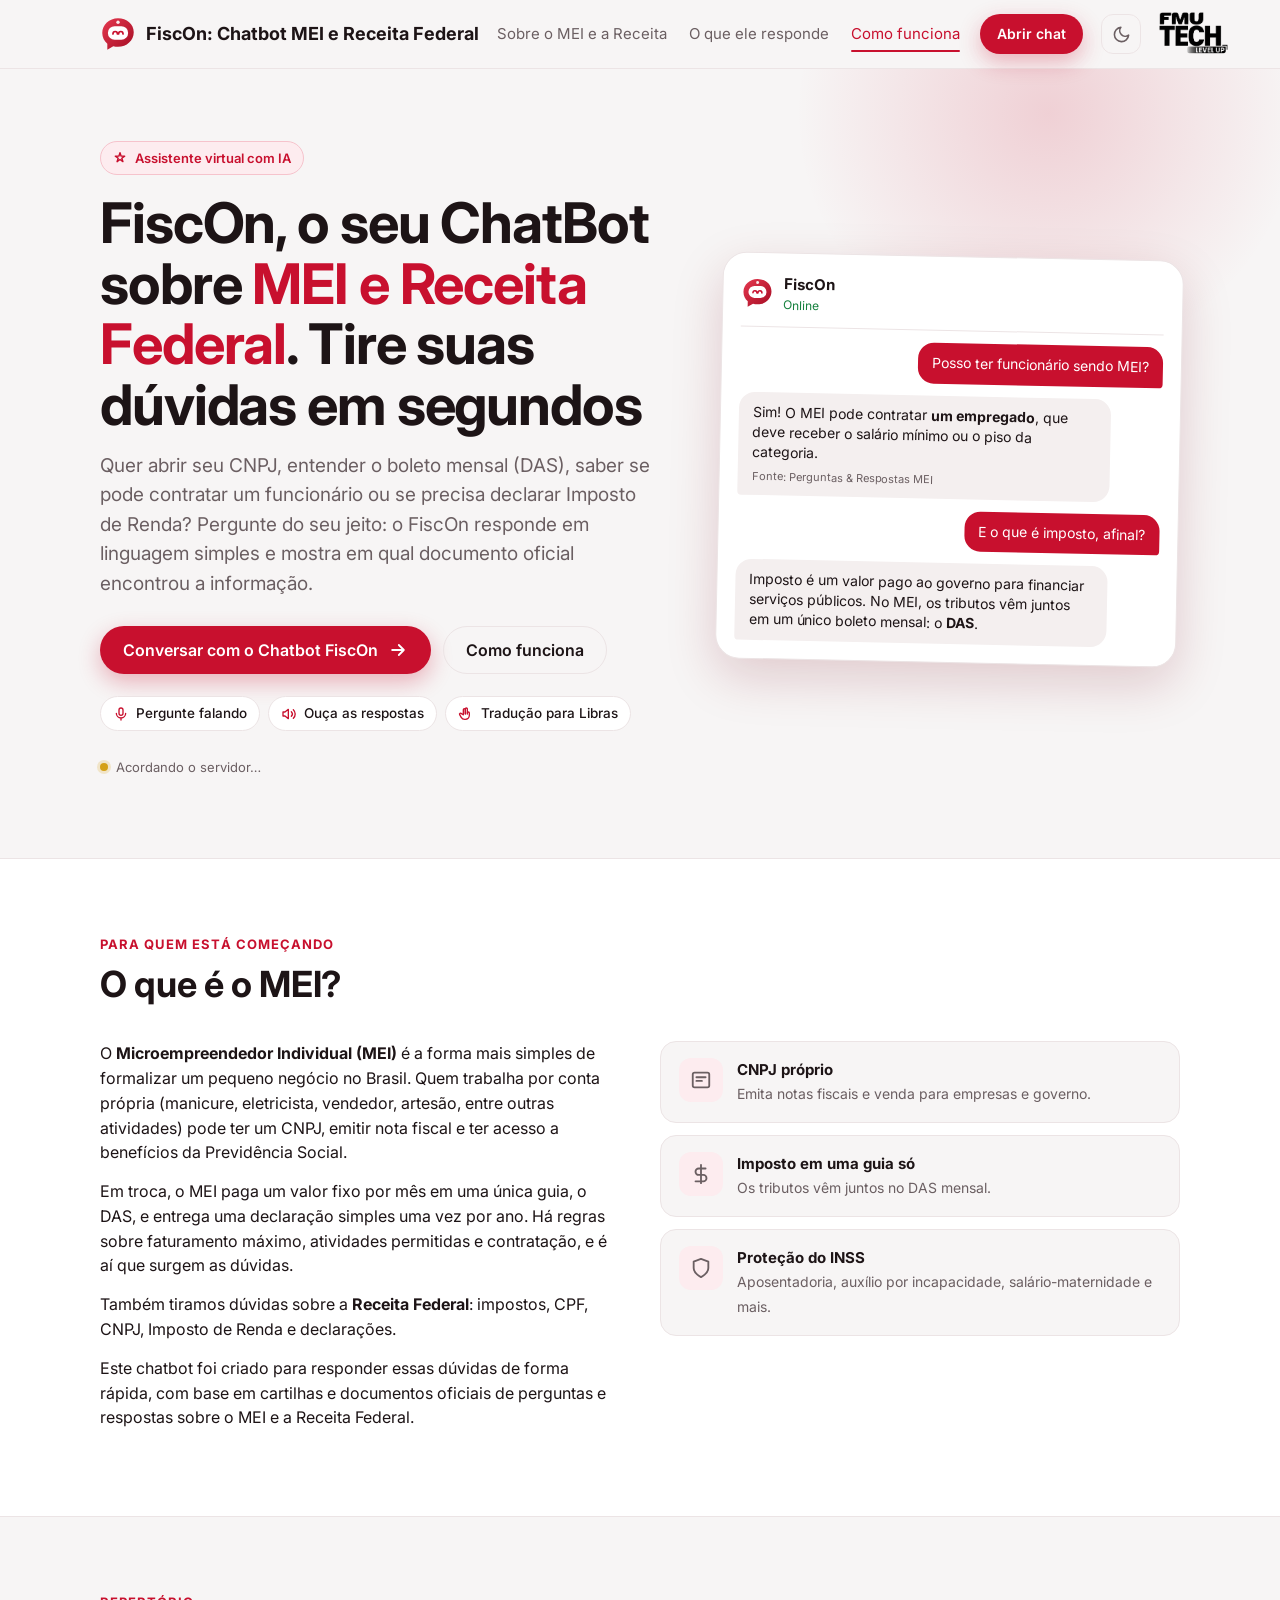
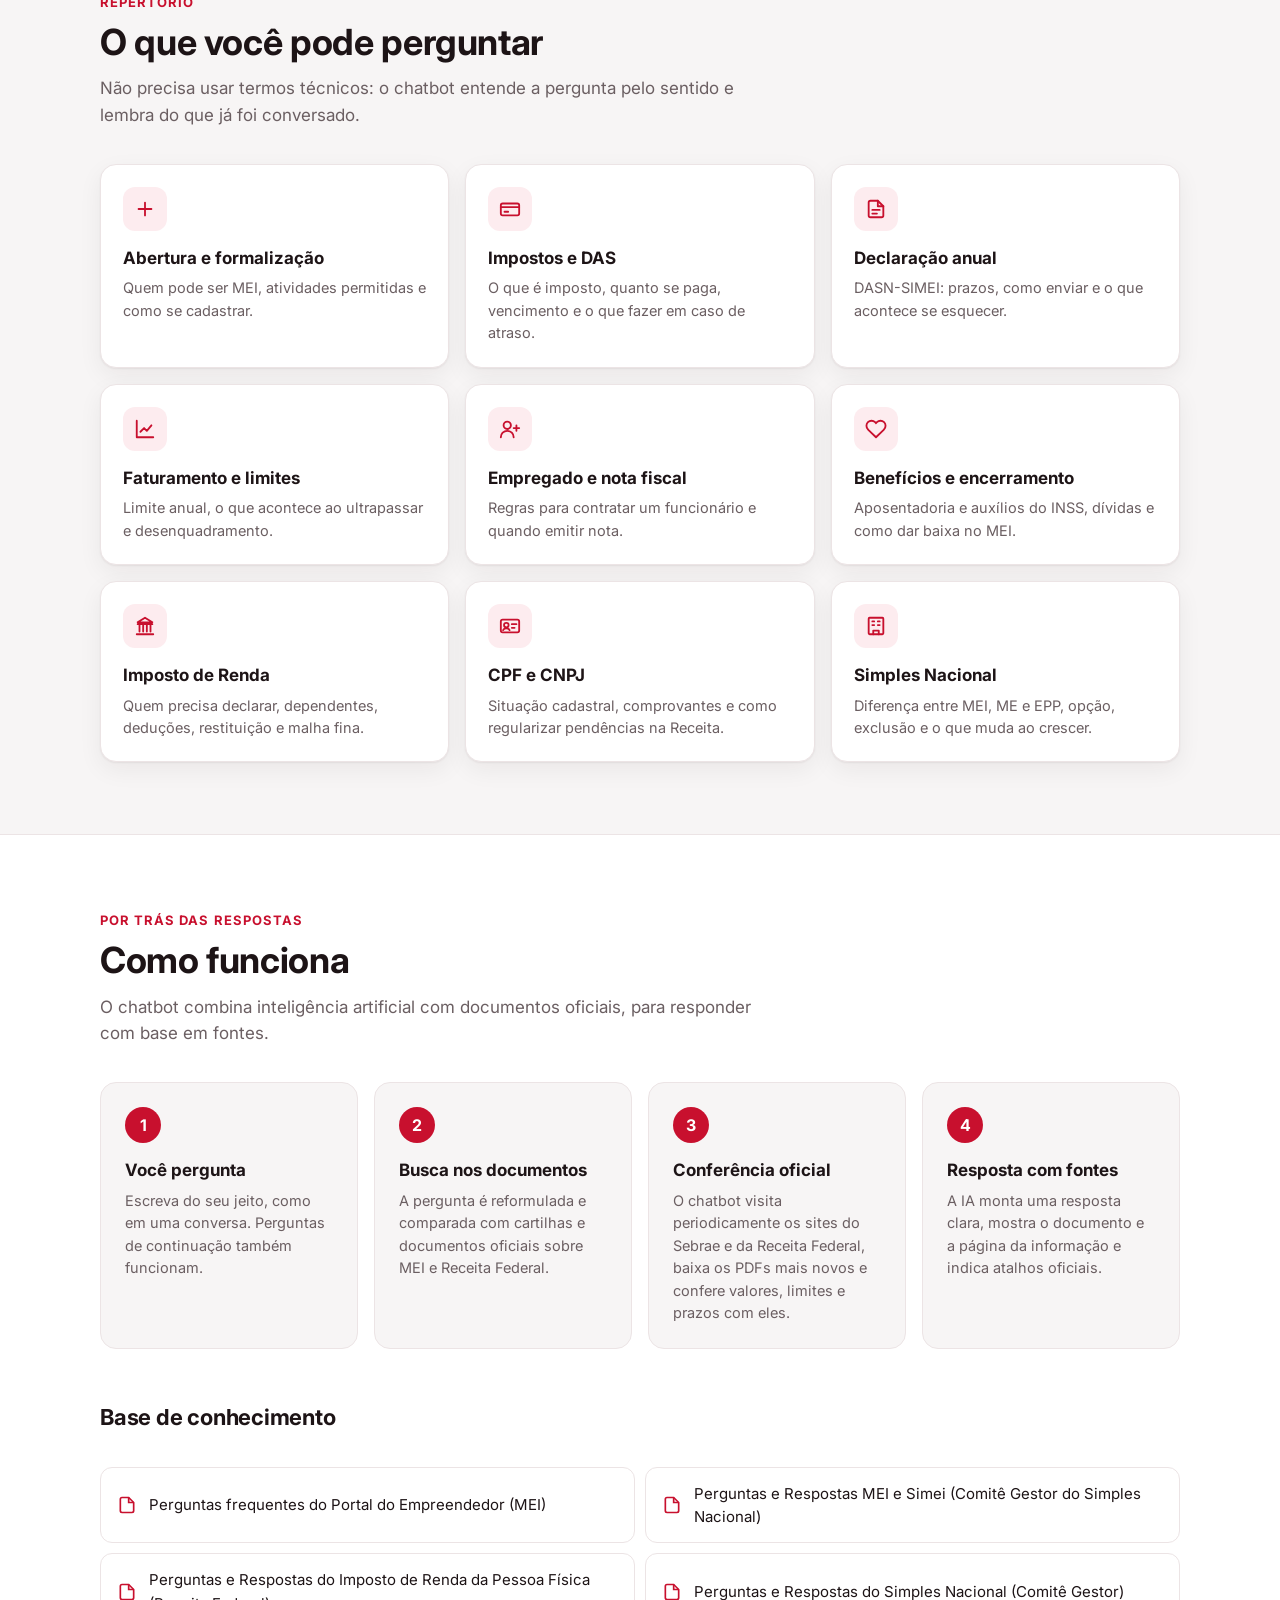
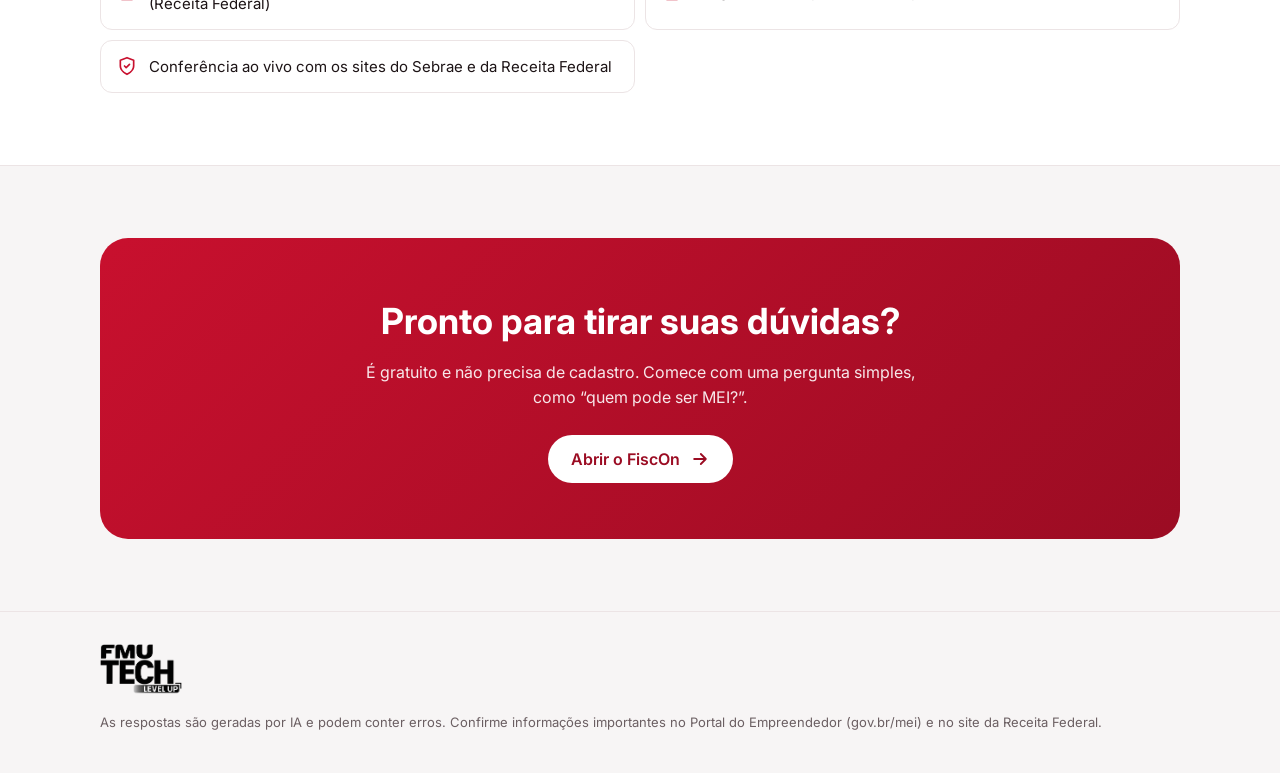
==== commit 39f42160: "commit x52" ====
--- a/static/index.html
+++ b/static/index.html
@@ -12,7 +12,7 @@
   <link href="https://fonts.googleapis.com/css2?family=Inter:wght@400;500;600;700;800&display=swap" rel="stylesheet">
   <!-- Aplica o tema escolhido antes de desenhar a página (evita piscar) -->
   <script>try{var t=localStorage.getItem("chatbot-mei-tema");if(t==="dark"||t==="light")document.documentElement.setAttribute("data-theme",t)}catch(e){}</script>
-  <link rel="stylesheet" href="style.css?v=12">
+  <link rel="stylesheet" href="style.css?v=13">
 </head>
 <body>
 
@@ -58,6 +58,11 @@
             </a>
             <a class="botao botao-secundario" href="#como-funciona">Como funciona</a>
           </div>
+          <ul class="recursos-acesso" aria-label="Recursos de acessibilidade">
+            <li><svg viewBox="0 0 24 24" fill="none" stroke="currentColor" stroke-width="2" stroke-linecap="round" stroke-linejoin="round" aria-hidden="true"><rect x="9" y="3" width="6" height="11" rx="3"/><path d="M5 11a7 7 0 0014 0M12 18v3"/></svg>Pergunte falando</li>
+            <li><svg viewBox="0 0 24 24" fill="none" stroke="currentColor" stroke-width="2" stroke-linecap="round" stroke-linejoin="round" aria-hidden="true"><path d="M11 5L6 9H3v6h3l5 4z"/><path d="M15.5 8.5a5 5 0 010 7M18.5 5.5a9 9 0 010 13"/></svg>Ouça as respostas</li>
+            <li><svg viewBox="0 0 24 24" fill="none" stroke="currentColor" stroke-width="2" stroke-linecap="round" stroke-linejoin="round" aria-hidden="true"><path d="M8 13V5.5a1.5 1.5 0 013 0V12"/><path d="M11 11.5v-7a1.5 1.5 0 013 0V12"/><path d="M14 10.5a1.5 1.5 0 013 0V14a6 6 0 01-6 6h-1a6 6 0 01-5.2-3l-2.3-4a1.5 1.5 0 012.6-1.5L8 13"/></svg>Tradução para Libras</li>
+          </ul>
           <div class="rodape-hero">
             <span id="status-servidor" class="pilula-status">Verificando servidor…</span>
           </div>
@@ -332,6 +337,8 @@
       });
     })();
   </script>
-  <script src="tema.js?v=12"></script>
+  <script src="tema.js?v=13"></script>
+  <!-- VLibras: tradutor oficial de Libras do governo federal (ícone flutuante no lado direito) -->
+  <script src="https://vlibras.gov.br/app/vlibras-plugin.js" async></script>
 </body>
 </html>
--- a/static/style.css
+++ b/static/style.css
@@ -761,3 +761,110 @@
   transition: opacity .6s var(--ease) var(--atraso, 0ms), transform .6s var(--ease) var(--atraso, 0ms);
 }
 html .revelar.visivel { opacity: 1; transform: none; }
+
+/* =========================================================================
+   VOZ E LIBRAS
+   ========================================================================= */
+/* microfone ao lado do botão de enviar */
+.entrada .botao-microfone {
+  --nivel: 0;
+  position: relative; background: transparent; color: var(--suave); border: 1px solid var(--borda);
+}
+.entrada .botao-microfone:hover:not(:disabled) { background: var(--vermelho-claro); color: var(--vermelho); border-color: var(--vermelho-borda); transform: none; }
+.entrada .botao-microfone:hover:not(:disabled) svg { transform: none; }
+.botao-microfone[hidden] { display: none !important; }
+/* gravando: fica vermelho e o anel acompanha o volume da voz */
+.entrada .botao-microfone.gravando { background: var(--vermelho); color: #fff; border-color: var(--vermelho); }
+.botao-microfone.gravando::before {
+  content: ""; position: absolute; inset: -4px; border-radius: 50%;
+  border: 2px solid var(--vermelho); opacity: .55;
+  transform: scale(calc(1 + var(--nivel) * .35)); transition: transform .1s linear;
+}
+.botao-microfone.gravando::after {
+  content: ""; position: absolute; inset: -4px; border-radius: 50%;
+  border: 2px solid var(--vermelho); animation: onda 1.4s ease-out infinite;
+}
+@keyframes onda { from { transform: scale(1); opacity: .5; } to { transform: scale(1.55); opacity: 0; } }
+.entrada .botao-microfone.transcrevendo { color: var(--vermelho); border-color: var(--vermelho-borda); opacity: 1; cursor: progress; }
+.botao-microfone.transcrevendo svg { animation: pulsar 1s ease-in-out infinite; }
+.entrada.ouvindo { border-color: var(--vermelho); box-shadow: 0 0 0 4px rgba(200, 16, 46, .14); }
+.entrada.ouvindo textarea::placeholder { color: var(--vermelho); font-weight: 500; }
+
+/* botões "Ouvir" e "Libras" abaixo de cada resposta */
+.botao-ouvir.lendo { color: var(--vermelho); background: var(--vermelho-claro); }
+.botao-ouvir.lendo svg { animation: pulsar 1.2s ease-in-out infinite; }
+/* resposta destacada para tocar e ver em Libras */
+.balao.libras-alvo { outline: 2px dashed var(--vermelho); outline-offset: 4px; animation: destacar 2.2s ease 2; cursor: pointer; }
+
+/* aviso rápido acima da caixa de texto */
+.aviso-rapido {
+  position: absolute; left: 50%; bottom: calc(100% + 12px); z-index: 4;
+  max-width: min(92%, 520px); padding: 9px 14px; border-radius: 12px;
+  background: var(--texto); color: var(--card); font-size: 13px; line-height: 1.4; text-align: center;
+  box-shadow: var(--sombra-forte); pointer-events: none;
+  opacity: 0; transform: translate(-50%, 8px); transition: opacity .2s var(--ease), transform .2s var(--ease);
+}
+.aviso-rapido.visivel { opacity: 1; transform: translate(-50%, 0); }
+.aviso-rapido.erro { background: var(--vermelho); color: #fff; }
+
+/* painel de acessibilidade (abre a partir do cabeçalho) */
+.painel-acessibilidade {
+  position: absolute; top: calc(100% + 8px); right: 12px; z-index: 20;
+  width: min(340px, calc(100vw - 24px)); padding: 16px; border-radius: 18px;
+  background: var(--card); border: 1px solid var(--borda); box-shadow: var(--sombra-forte);
+  animation: dialogo-entrar .2s var(--ease);
+}
+.painel-acessibilidade[hidden] { display: none; }
+.painel-acessibilidade h2 { display: flex; align-items: center; gap: 8px; margin: 0 0 12px; font-size: 16px; }
+.painel-acessibilidade h2 svg { width: 20px; height: 20px; color: var(--vermelho); }
+.pa-grupo { display: flex; flex-direction: column; gap: 10px; padding: 12px 0; border-top: 1px solid var(--borda); }
+.pa-titulo { font-size: 11.5px; font-weight: 700; letter-spacing: .08em; text-transform: uppercase; color: var(--vermelho); }
+.pa-chave { display: flex; align-items: flex-start; gap: 10px; font-size: 14px; line-height: 1.35; cursor: pointer; }
+.pa-chave input { position: absolute; opacity: 0; width: 1px; height: 1px; }
+.pa-trilho {
+  position: relative; flex-shrink: 0; width: 38px; height: 22px; border-radius: 999px; margin-top: -1px;
+  background: var(--borda); transition: background .2s var(--ease);
+}
+.pa-trilho::after {
+  content: ""; position: absolute; top: 3px; left: 3px; width: 16px; height: 16px; border-radius: 50%;
+  background: #fff; box-shadow: 0 1px 3px rgba(0, 0, 0, .25); transition: transform .2s var(--ease);
+}
+.pa-chave input:checked + .pa-trilho { background: var(--vermelho); }
+.pa-chave input:checked + .pa-trilho::after { transform: translateX(16px); }
+.pa-chave input:focus-visible + .pa-trilho { outline: 3px solid var(--vermelho); outline-offset: 2px; }
+.pa-velocidade { display: flex; align-items: center; gap: 4px; flex-wrap: wrap; font-size: 13px; color: var(--suave); }
+.pa-velocidade span { margin-right: 4px; }
+.pa-velocidade button {
+  min-width: 46px; padding: 5px 8px; border-radius: 8px; border: 1px solid var(--borda);
+  background: var(--card); color: var(--texto); font: 600 12.5px var(--fonte); cursor: pointer;
+  transition: background .18s var(--ease), color .18s var(--ease), border-color .18s var(--ease);
+}
+.pa-velocidade button:hover { border-color: var(--vermelho-borda); }
+.pa-velocidade button[aria-pressed="true"] { background: var(--vermelho); color: #fff; border-color: var(--vermelho); }
+.pa-botao {
+  display: inline-flex; align-items: center; gap: 8px; align-self: flex-start;
+  padding: 8px 12px; border-radius: 10px; border: 1px solid var(--vermelho-borda);
+  background: var(--vermelho-claro); color: var(--vermelho); font: 600 13.5px/1.3 var(--fonte); cursor: pointer; text-align: left;
+  transition: background .18s var(--ease), border-color .18s var(--ease), transform .18s var(--ease);
+}
+.pa-botao:hover { border-color: var(--vermelho); transform: translateY(-1px); }
+.pa-botao svg { width: 16px; height: 16px; flex-shrink: 0; }
+.pa-nota { margin: 0; font-size: 12.5px; line-height: 1.4; color: var(--suave); }
+.pa-sem-leitura { display: none; color: var(--vermelho); }
+.sem-leitura .pa-sem-leitura { display: block; }
+.sem-leitura .pa-chave, .sem-leitura .pa-velocidade, .sem-leitura #testar-voz { display: none; }
+.sem-microfone .pa-dica { display: none; }
+
+/* página inicial: recursos de acessibilidade no topo */
+.recursos-acesso { list-style: none; display: flex; flex-wrap: wrap; gap: 8px; margin: 22px 0 0; padding: 0; }
+.recursos-acesso li {
+  display: inline-flex; align-items: center; gap: 7px; padding: 6px 12px; border-radius: 999px;
+  background: var(--card); border: 1px solid var(--borda); color: var(--texto); font-size: 13.5px; font-weight: 500;
+}
+.recursos-acesso svg { width: 16px; height: 16px; color: var(--vermelho); flex-shrink: 0; }
+
+@media (max-width: 600px) {
+  .painel-acessibilidade { right: 8px; left: 8px; width: auto; }
+  .entrada .botao-microfone { width: 40px; height: 40px; }
+}
+.entrada .botao-microfone.gravando:hover:not(:disabled) { background: var(--vermelho-escuro); color: #fff; border-color: var(--vermelho-escuro); }
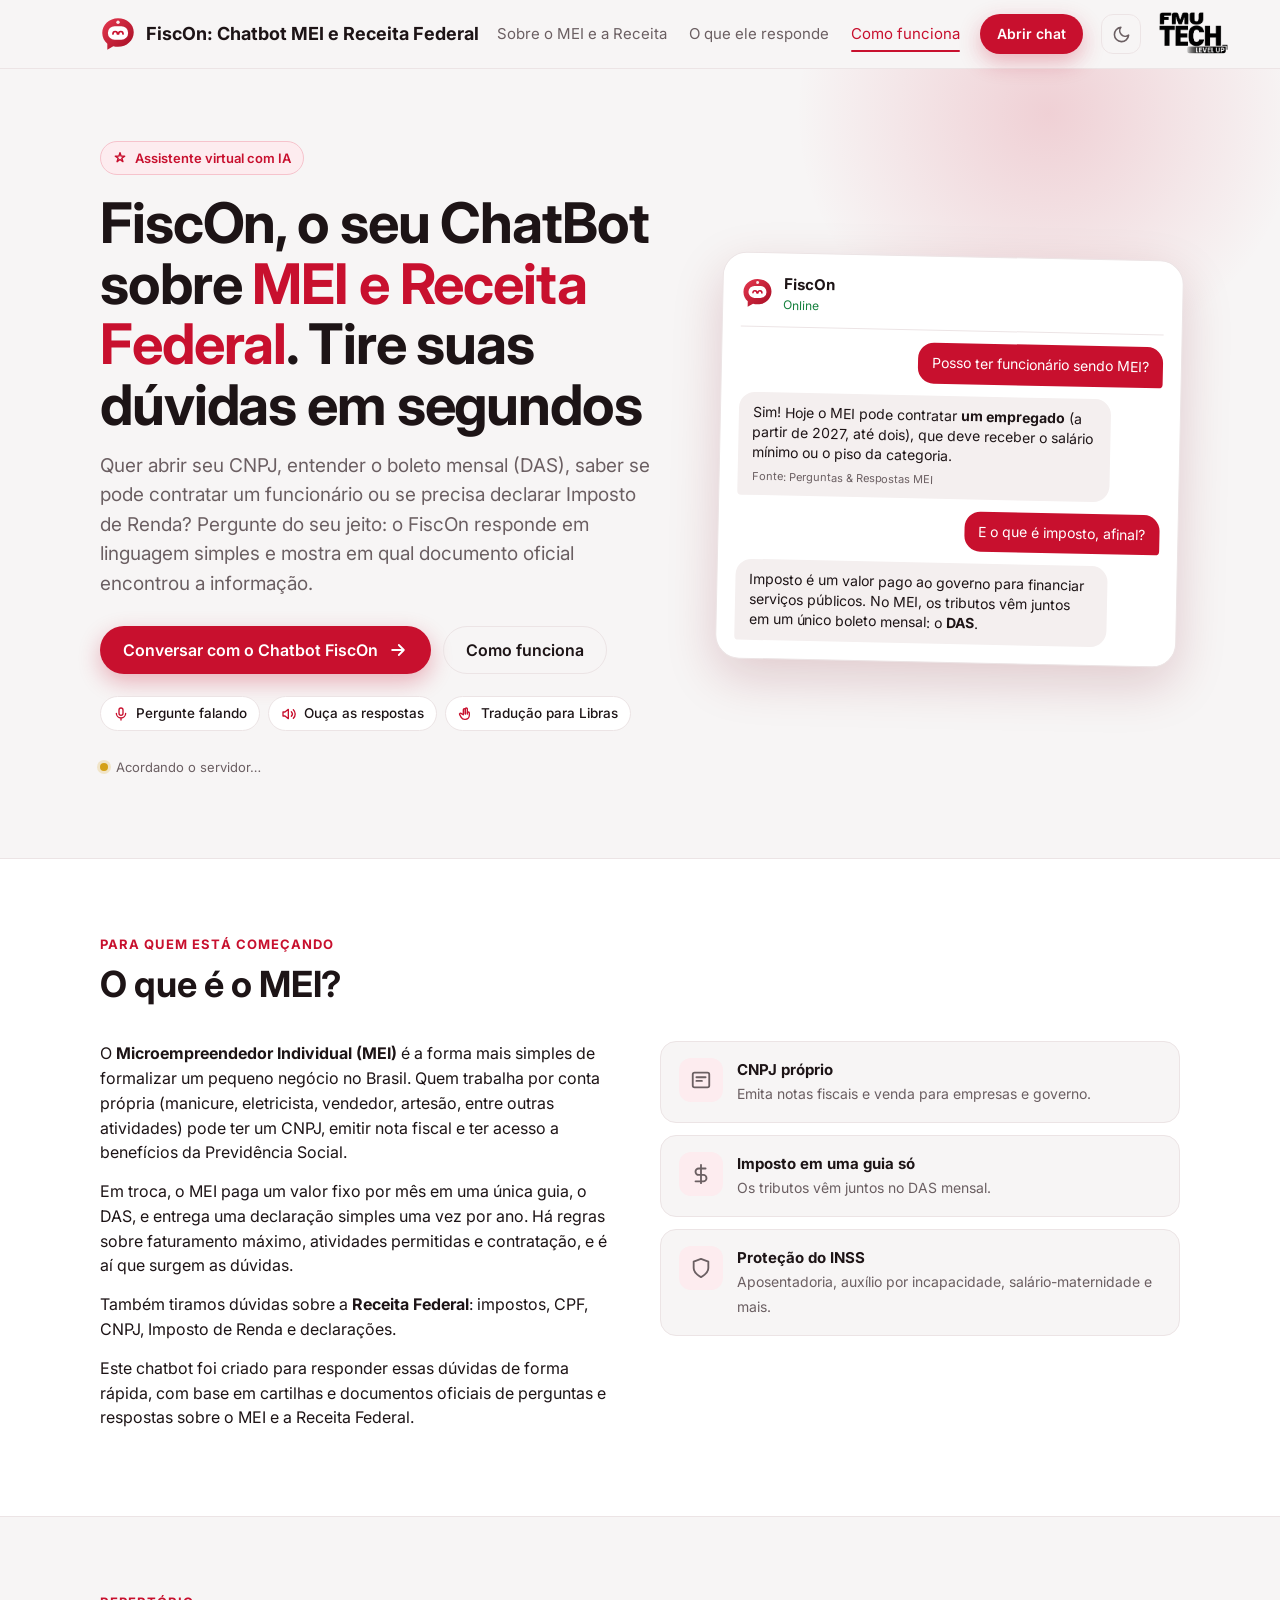
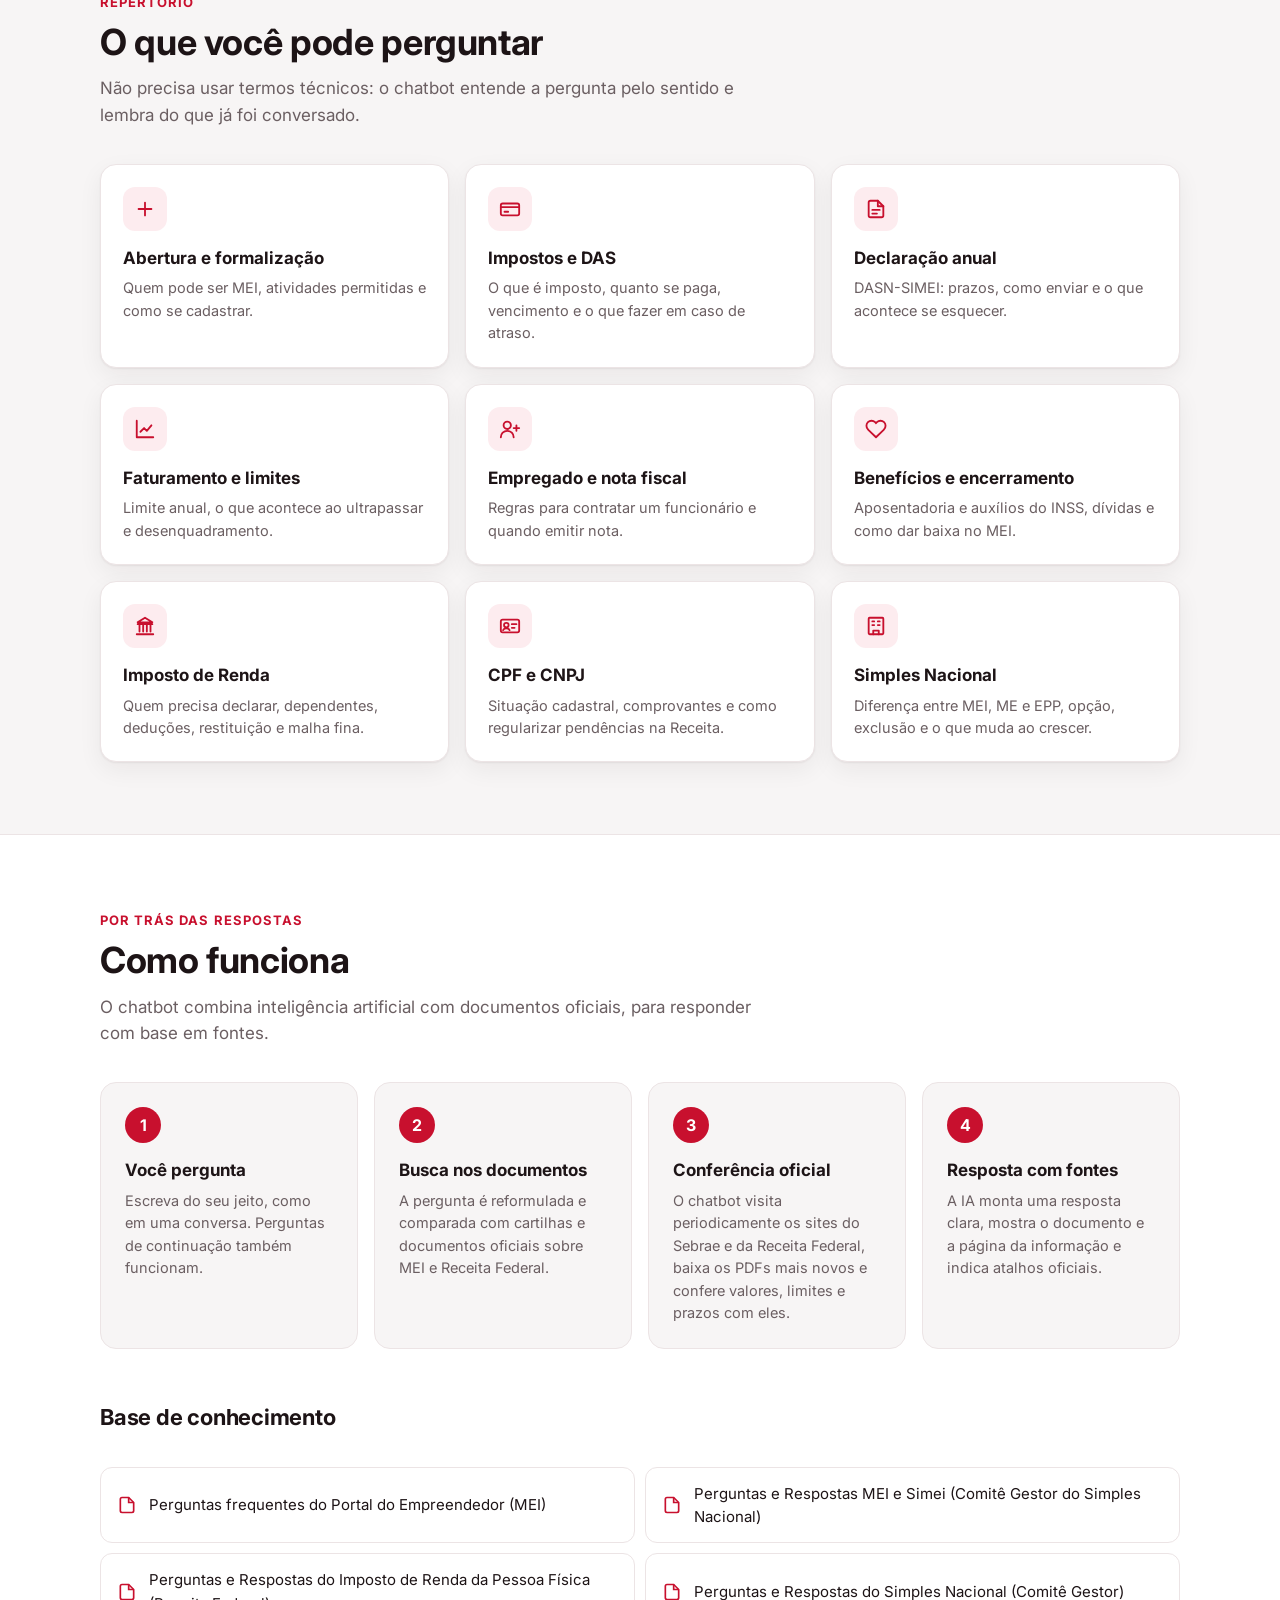
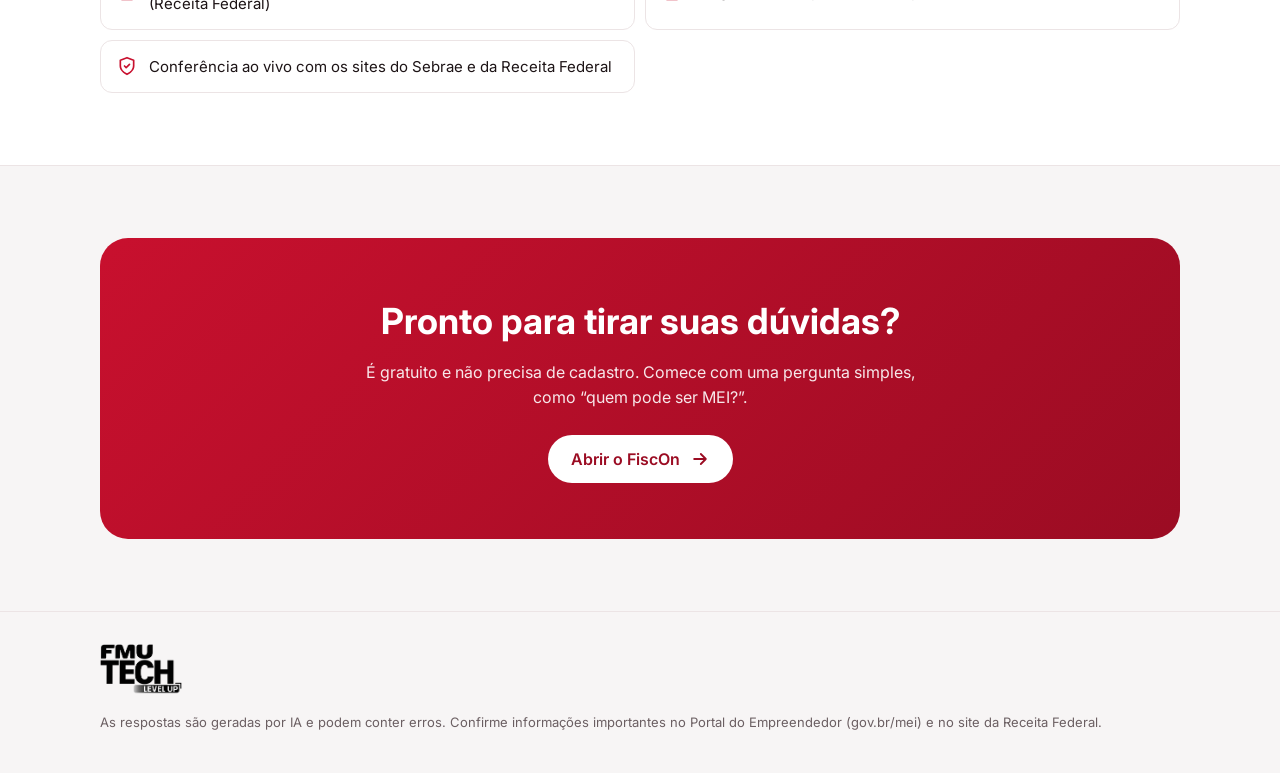
==== commit 4301cb95: "commit x59'" ====
--- a/static/index.html
+++ b/static/index.html
@@ -12,7 +12,7 @@
   <link href="https://fonts.googleapis.com/css2?family=Inter:wght@400;500;600;700;800&display=swap" rel="stylesheet">
   <!-- Aplica o tema escolhido antes de desenhar a página (evita piscar) -->
   <script>try{var t=localStorage.getItem("chatbot-mei-tema");if(t==="dark"||t==="light")document.documentElement.setAttribute("data-theme",t)}catch(e){}</script>
-  <link rel="stylesheet" href="style.css?v=13">
+  <link rel="stylesheet" href="style.css?v=14">
 </head>
 <body>
 
@@ -75,7 +75,7 @@
           </div>
           <div class="b u">Posso ter funcionário sendo MEI?</div>
           <div class="b r">
-            Sim! O MEI pode contratar <strong>um empregado</strong>, que deve receber o salário
+            Sim! Hoje o MEI pode contratar <strong>um empregado</strong> (a partir de 2027, até dois), que deve receber o salário
             mínimo ou o piso da categoria.
             <small>Fonte: Perguntas &amp; Respostas MEI</small>
           </div>
--- a/static/style.css
+++ b/static/style.css
@@ -457,6 +457,9 @@
 .verificacao.atualizada { border-color: var(--vermelho-borda); background: var(--vermelho-claro); }
 .verificacao.atualizada .verif-icone { color: var(--vermelho); }
 .verificacao.neutra p { color: var(--suave); }
+.verificacao.regras { margin-bottom: 8px; }
+.regras-lista { margin: 6px 0 0 24px; padding-left: 16px; font-size: 12.5px; }
+.regras-lista li + li { margin-top: 3px; }
 .verif-motivo { margin: 6px 0 0 24px !important; font-size: 12px; color: var(--suave); }
 .verif-detalhes { margin: 6px 0 0 24px; }
 .verif-detalhes summary { cursor: pointer; font-weight: 600; color: var(--vermelho); list-style: none; display: inline-flex; align-items: center; gap: 4px; }
@@ -526,6 +529,11 @@
 }
 .botao-ferramenta:hover { background: var(--bot); color: var(--texto); }
 .botao-ferramenta.copiado { color: var(--ok); }
+/* avaliação da resposta (Útil / Não ajudou) */
+.avaliacao { display: inline-flex; gap: 2px; margin-left: 4px; padding-left: 6px; border-left: 1px solid var(--borda, rgba(127,127,127,.25)); }
+.botao-voto.votado { color: var(--ok); background: var(--bot); }
+.botao-voto[data-voto="nao_util"].votado { color: var(--vermelho); }
+@media (max-width: 600px) { .botao-voto span { display: none; } }
 .botao-ferramenta svg { width: 15px; height: 15px; }
 .botao-repetir { color: var(--vermelho); border: 1px solid var(--vermelho-borda); }
 .botao-repetir:hover { background: var(--vermelho-claro); color: var(--vermelho); }
@@ -868,3 +876,48 @@
   .entrada .botao-microfone { width: 40px; height: 40px; }
 }
 .entrada .botao-microfone.gravando:hover:not(:disabled) { background: var(--vermelho-escuro); color: #fff; border-color: var(--vermelho-escuro); }
+
+/* ---------- "Detalhes da resposta": conferência, fontes e atalhos num menu com seta ---------- */
+.detalhes-resposta {
+  border: 1px solid var(--borda); border-radius: 14px; background: var(--card);
+  transition: border-color .2s var(--ease), box-shadow .2s var(--ease);
+}
+.detalhes-resposta[open] { border-color: var(--vermelho-borda); box-shadow: var(--sombra); }
+.detalhes-resposta summary {
+  display: flex; align-items: center; gap: 8px; flex-wrap: wrap;
+  padding: 8px 12px; cursor: pointer; list-style: none; user-select: none;
+  border-radius: 14px; font-size: 13px; color: var(--suave);
+  transition: background .18s var(--ease), color .18s var(--ease);
+}
+.detalhes-resposta summary::-webkit-details-marker { display: none; }
+@media (hover: hover) { .detalhes-resposta summary:hover { background: var(--bot); color: var(--texto); } }
+.detalhes-resposta summary:focus-visible { outline: 3px solid var(--vermelho); outline-offset: 2px; }
+.det-icone { display: grid; place-items: center; color: var(--vermelho); }
+.det-icone svg { width: 15px; height: 15px; }
+.det-titulo { font-weight: 600; color: var(--texto); }
+.det-resumo { display: inline-flex; flex-wrap: wrap; gap: 5px; }
+.resumo-item {
+  padding: 1px 8px; border-radius: 999px; background: var(--bot); color: var(--suave);
+  font-size: 11.5px; font-weight: 500; line-height: 1.6;
+}
+.resumo-item.ok { background: color-mix(in srgb, var(--ok) 12%, var(--card)); color: var(--ok); }
+.resumo-item.atualizada { background: var(--vermelho-claro); color: var(--vermelho); }
+.det-seta { display: grid; place-items: center; margin-left: auto; color: var(--suave); transition: transform .25s var(--ease); }
+.det-seta svg { width: 18px; height: 18px; }
+.detalhes-resposta[open] .det-seta { transform: rotate(180deg); color: var(--vermelho); }
+.det-conteudo {
+  display: flex; flex-direction: column; gap: 10px; padding: 4px 12px 12px;
+  animation: abrir-detalhes .28s var(--ease) both;
+}
+@keyframes abrir-detalhes { from { opacity: 0; transform: translateY(-6px); } to { opacity: 1; transform: none; } }
+.det-conteudo .verificacao { background: var(--bg); }
+.det-conteudo .verificacao.ok { background: color-mix(in srgb, var(--ok) 6%, var(--card)); }
+.det-conteudo .verificacao.atualizada { background: var(--vermelho-claro); }
+@media (max-width: 600px) {
+  .det-resumo { order: 3; width: 100%; padding-left: 23px; }
+  .det-resumo:empty { display: none; }
+}
+
+/* VLibras: botões marcados com "vlibras-links" funcionam normalmente com o tradutor aberto. O clique
+   precisa cair no próprio botão (e não no ícone/rótulo dentro dele), senão o VLibras o intercepta. */
+.vlibras-links * { pointer-events: none; }
